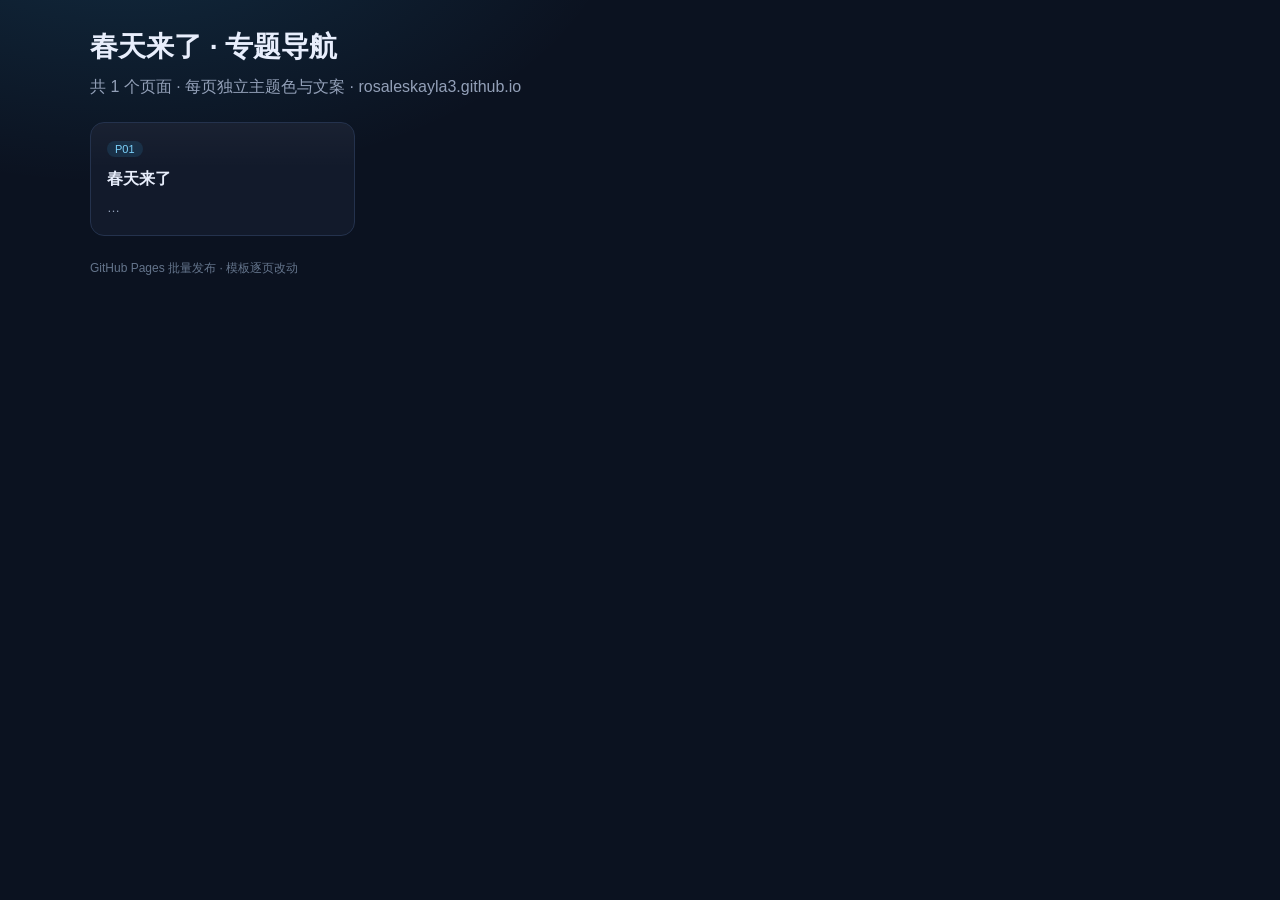
==== index.html @ d96af689 "test: 春天来了 2026-10-17 12:14:25" ====
<!DOCTYPE html>
<html lang="zh-CN">
<head>
  <meta charset="UTF-8" />
  <meta name="viewport" content="width=device-width, initial-scale=1" />
  <title>春天来了 · 专题导航</title>
  <meta name="description" content="春天来了相关1个专题评测页导航" />
  <style>
    :root{--bg:#0b1220;--card:#121a2b;--line:#24324d;--text:#e8eefc;--muted:#93a0b8}
    *{box-sizing:border-box} body{margin:0;font-family:"Segoe UI","PingFang SC","Microsoft YaHei",sans-serif;background:radial-gradient(900px 500px at 10% -10%,rgba(56,189,248,.15),transparent 55%),var(--bg);color:var(--text);min-height:100vh;padding:28px 16px 48px}
    .wrap{width:min(1100px,100%);margin:0 auto} h1{margin:0 0 8px;font-size:28px} .sub{color:var(--muted);margin-bottom:22px;line-height:1.6}
    .grid{display:grid;grid-template-columns:repeat(auto-fill,minmax(260px,1fr));gap:14px}
    .card{display:block;text-decoration:none;color:inherit;background:linear-gradient(180deg,rgba(255,255,255,.03),transparent 40%),var(--card);border:1px solid var(--line);border-radius:14px;padding:16px;transition:.15s ease}
    .card:hover{transform:translateY(-2px);border-color:#38bdf8}
    .tag{display:inline-block;font-size:11px;color:#7dd3fc;background:rgba(56,189,248,.12);border-radius:999px;padding:2px 8px;margin-bottom:10px;text-transform:uppercase}
    .card h2{margin:0 0 8px;font-size:16px;line-height:1.45} .card p{margin:0;color:var(--muted);font-size:13px;line-height:1.6}
    .foot{margin-top:24px;color:#64748b;font-size:12px}
  </style>
</head>
<body>
  <div class="wrap">
    <h1>春天来了 · 专题导航</h1>
    <div class="sub">共 1 个页面 · 每页独立主题色与文案 · rosaleskayla3.github.io</div>
    <div class="grid">      <a class="card theme-" href="/p01/">
        <div class="tag">p01</div>
        <h2>春天来了</h2>
        <p>…</p>
      </a></div>
    <div class="foot">GitHub Pages 批量发布 · 模板逐页改动</div>
  </div>
</body>
</html>
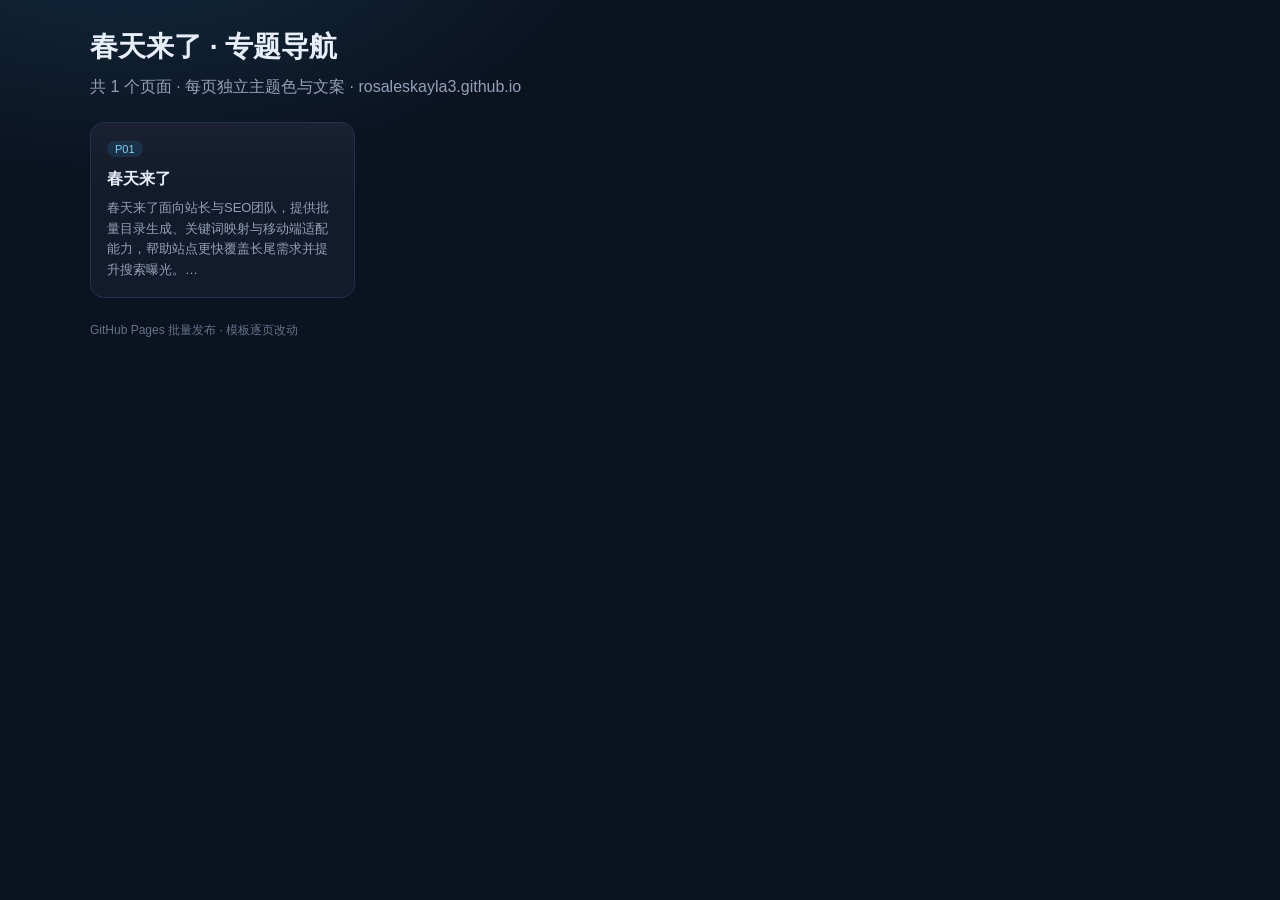
==== commit 088fb96e: "test deepseek key: 春天来了 2026-10-17 12:19:57" ====
--- a/index.html
+++ b/index.html
@@ -21,10 +21,10 @@
   <div class="wrap">
     <h1>春天来了 · 专题导航</h1>
     <div class="sub">共 1 个页面 · 每页独立主题色与文案 · rosaleskayla3.github.io</div>
-    <div class="grid">      <a class="card theme-" href="/p01/">
+    <div class="grid">      <a class="card theme-pink" href="/p01/">
         <div class="tag">p01</div>
         <h2>春天来了</h2>
-        <p>…</p>
+        <p>春天来了面向站长与SEO团队，提供批量目录生成、关键词映射与移动端适配能力，帮助站点更快覆盖长尾需求并提升搜索曝光。…</p>
       </a></div>
     <div class="foot">GitHub Pages 批量发布 · 模板逐页改动</div>
   </div>
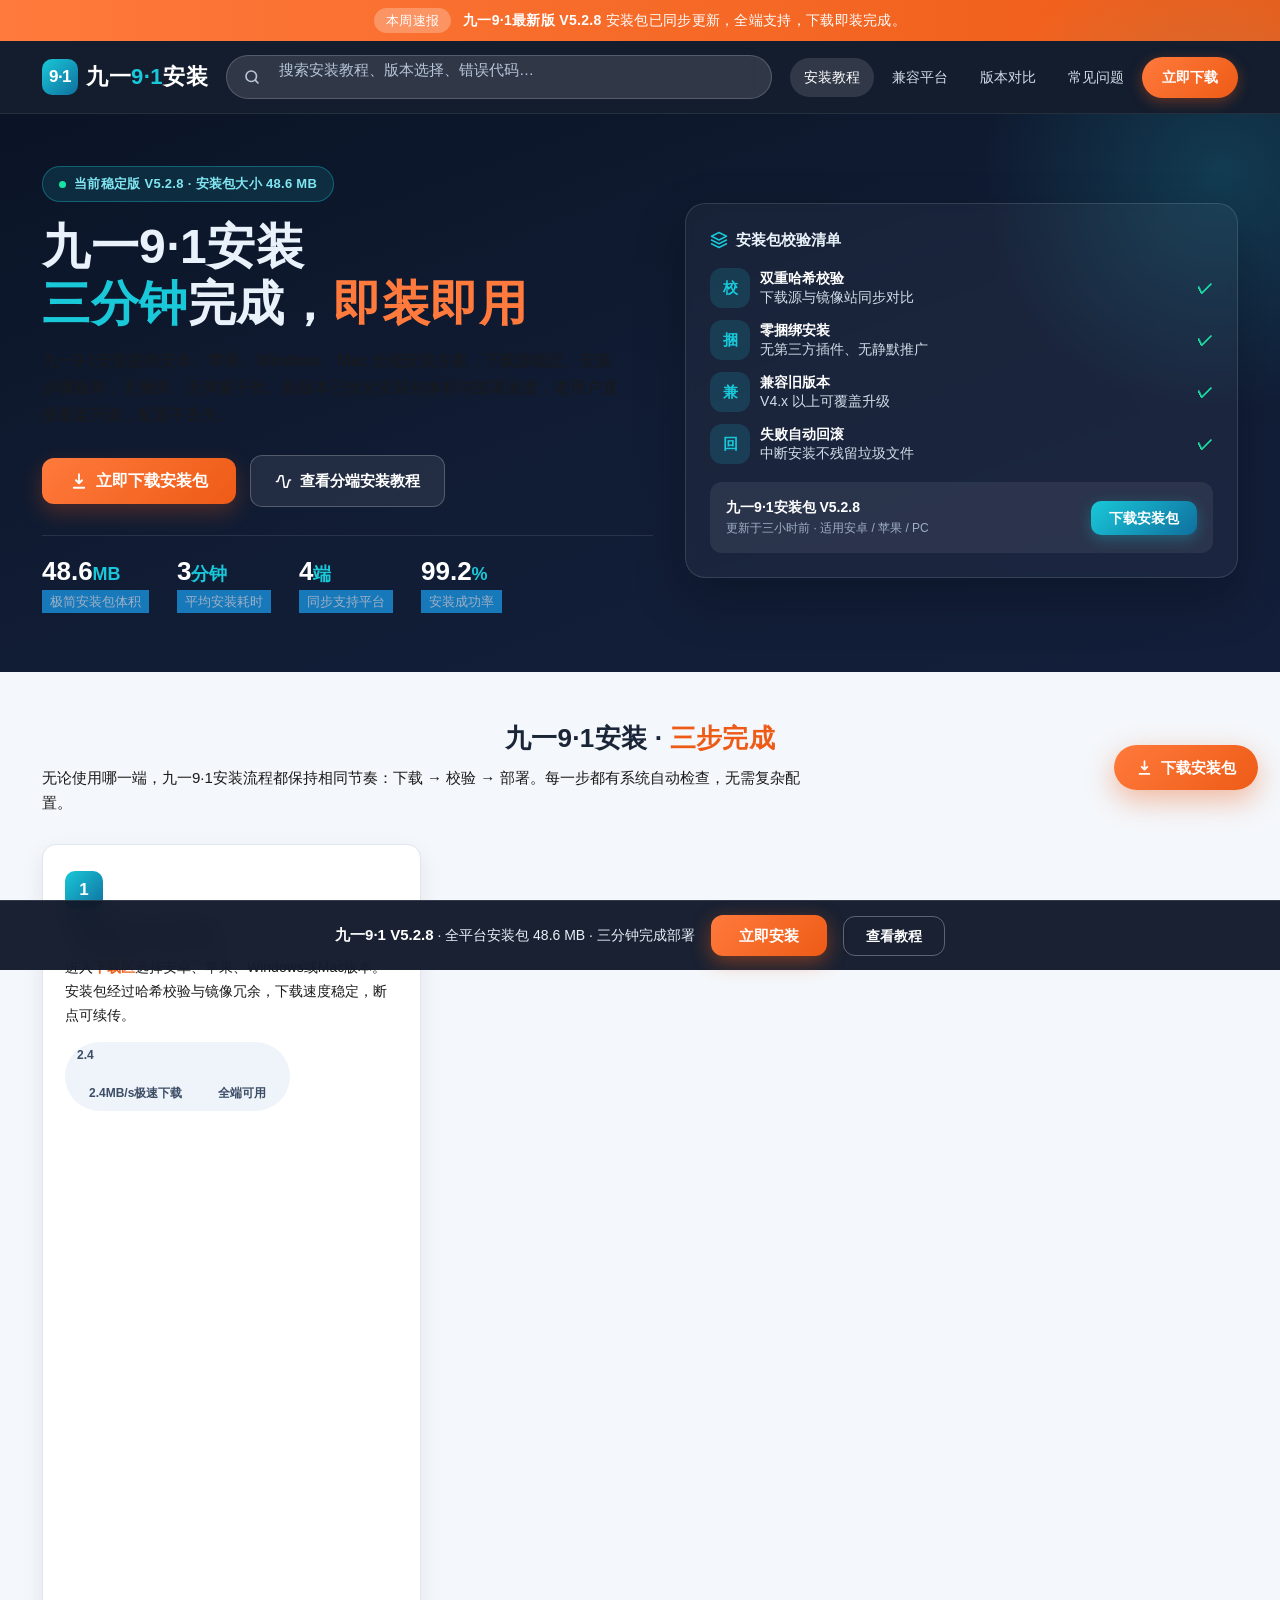
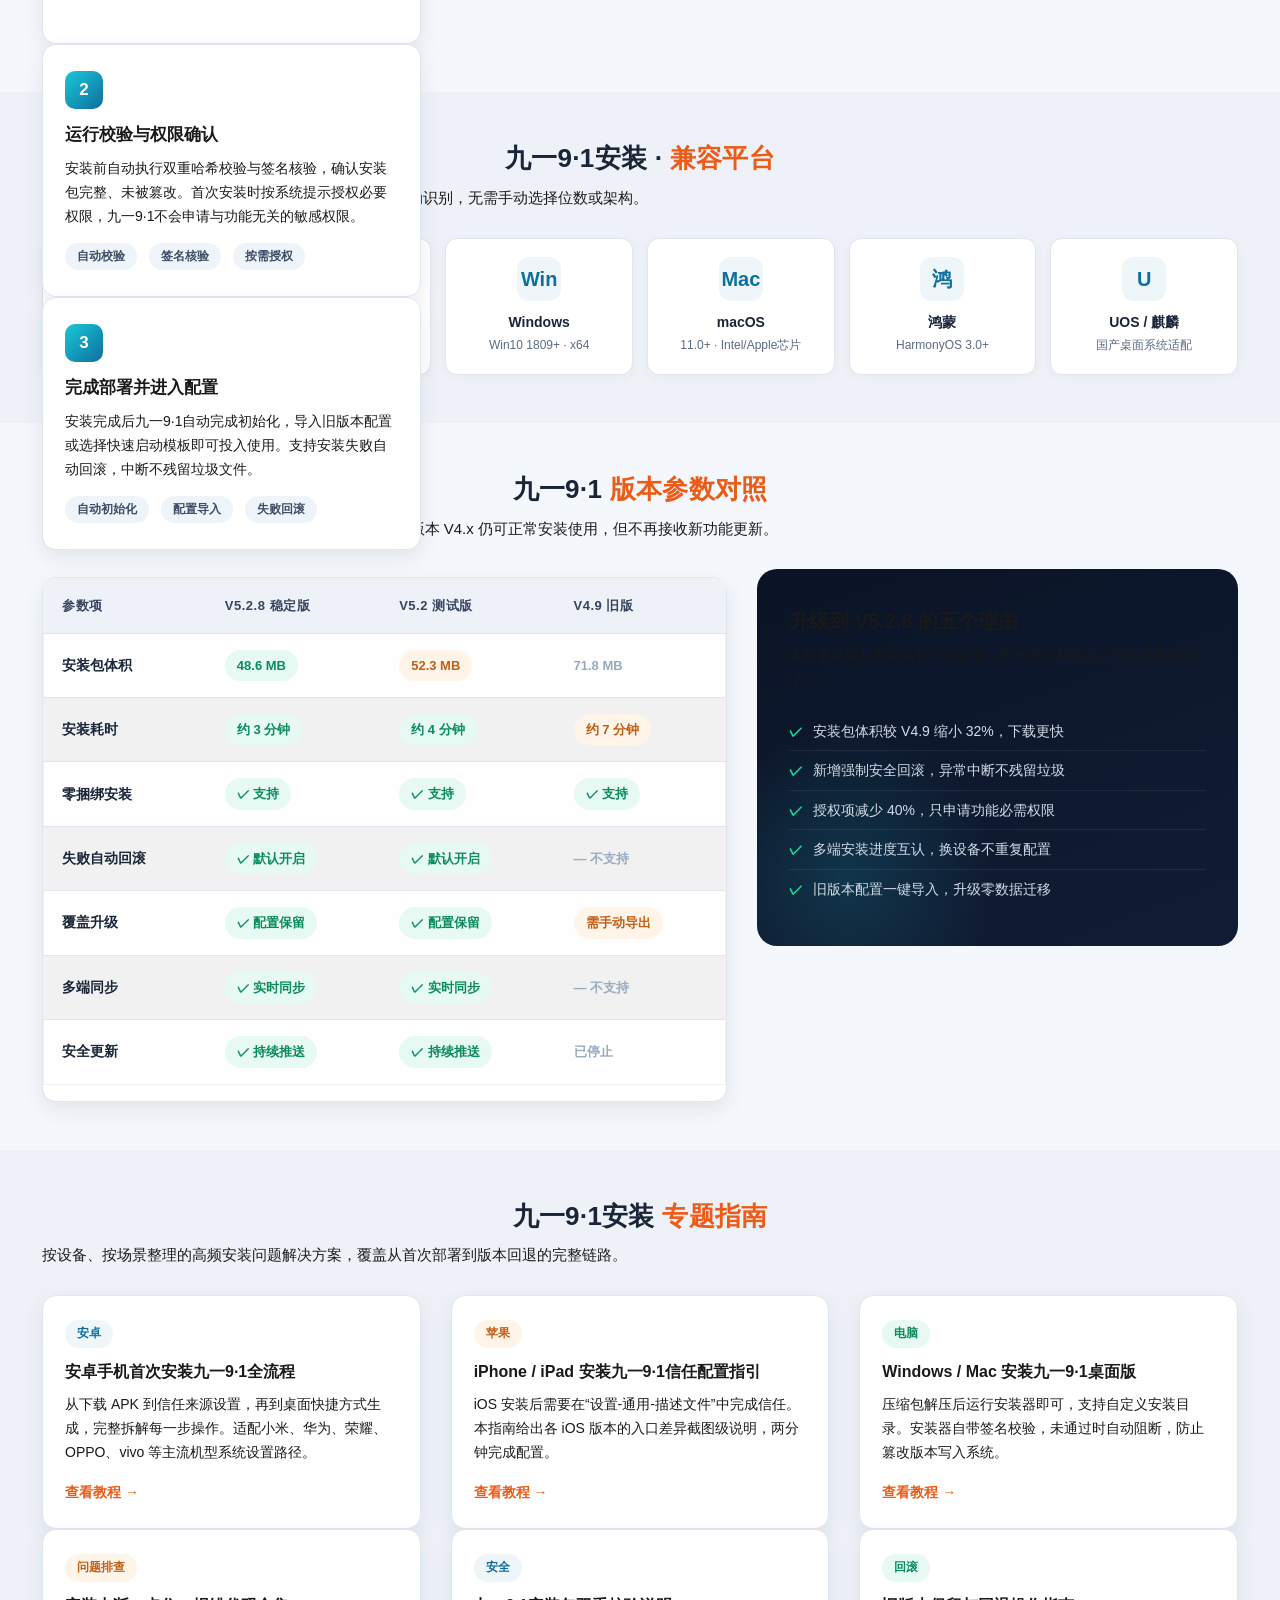
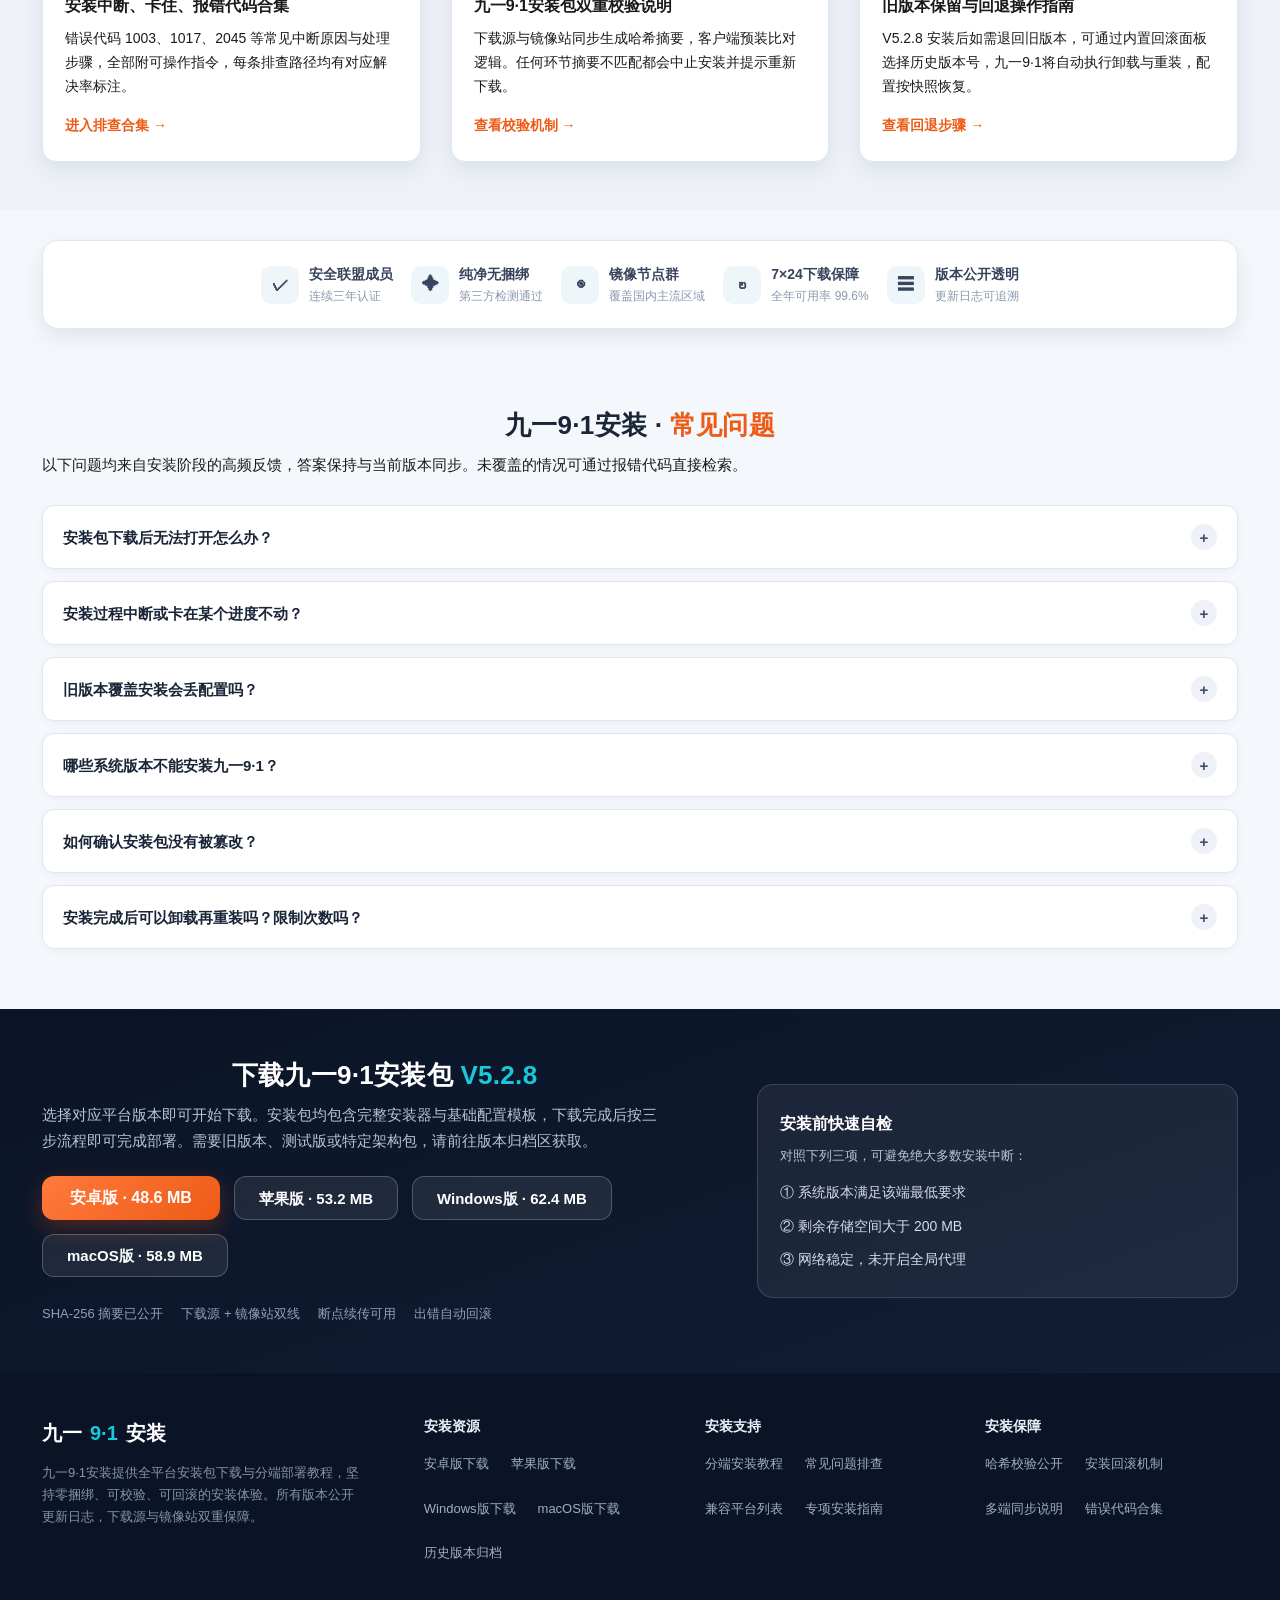
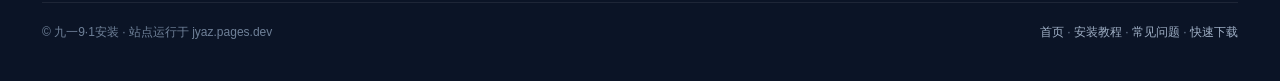
==== commit a6a75487: "微调排版细节" ====
--- a/index.html
+++ b/index.html
@@ -1,32 +1,587 @@
-<!DOCTYPE html>
-<html lang="zh-CN">
-<head>
-  <meta charset="UTF-8" />
-  <meta name="viewport" content="width=device-width, initial-scale=1" />
-  <title>春天来了 · 专题导航</title>
-  <meta name="description" content="春天来了相关1个专题评测页导航" />
-  <style>
-    :root{--bg:#0b1220;--card:#121a2b;--line:#24324d;--text:#e8eefc;--muted:#93a0b8}
-    *{box-sizing:border-box} body{margin:0;font-family:"Segoe UI","PingFang SC","Microsoft YaHei",sans-serif;background:radial-gradient(900px 500px at 10% -10%,rgba(56,189,248,.15),transparent 55%),var(--bg);color:var(--text);min-height:100vh;padding:28px 16px 48px}
-    .wrap{width:min(1100px,100%);margin:0 auto} h1{margin:0 0 8px;font-size:28px} .sub{color:var(--muted);margin-bottom:22px;line-height:1.6}
-    .grid{display:grid;grid-template-columns:repeat(auto-fill,minmax(260px,1fr));gap:14px}
-    .card{display:block;text-decoration:none;color:inherit;background:linear-gradient(180deg,rgba(255,255,255,.03),transparent 40%),var(--card);border:1px solid var(--line);border-radius:14px;padding:16px;transition:.15s ease}
-    .card:hover{transform:translateY(-2px);border-color:#38bdf8}
-    .tag{display:inline-block;font-size:11px;color:#7dd3fc;background:rgba(56,189,248,.12);border-radius:999px;padding:2px 8px;margin-bottom:10px;text-transform:uppercase}
-    .card h2{margin:0 0 8px;font-size:16px;line-height:1.45} .card p{margin:0;color:var(--muted);font-size:13px;line-height:1.6}
-    .foot{margin-top:24px;color:#64748b;font-size:12px}
-  </style>
-</head>
-<body>
-  <div class="wrap">
-    <h1>春天来了 · 专题导航</h1>
-    <div class="sub">共 1 个页面 · 每页独立主题色与文案 · rosaleskayla3.github.io</div>
-    <div class="grid">      <a class="card theme-pink" href="/p01/">
-        <div class="tag">p01</div>
-        <h2>春天来了</h2>
-        <p>春天来了面向站长与SEO团队，提供批量目录生成、关键词映射与移动端适配能力，帮助站点更快覆盖长尾需求并提升搜索曝光。…</p>
-      </a></div>
-    <div class="foot">GitHub Pages 批量发布 · 模板逐页改动</div>
-  </div>
-</body>
+<!DOCTYPE html>
+<html lang="zh-CN">
+<head>
+    <meta charset="UTF-8">
+    <meta name="viewport" content="width=device-width, initial-scale=1.0">
+    <title>九一9·1安装_官方下载与安装教程_安全稳定_全平台兼容</title>
+    <meta name="keywords" content="九一9·1安装,九一9·1下载,九一9·1安装教程,九一9·1安装包,九一9·1安卓安装,九一9·1苹果安装,九一9·1电脑安装,九一9·1最新版">
+    <meta name="description" content="九一9·1安装官方站点提供最新版本安装包下载与全流程安装教程。支持安卓、苹果、Windows、Mac多端安装，三分钟完成部署，兼容主流系统版本。本站提供九一9·1安装常见问题排查、版本参数对照、安全校验指引，所有安装资源经双重校验，确保下载源稳定可靠，安装过程无捆绑、无弹窗干扰，助您快速安全地完成九一9·1安装并投入使用。">
+    <link rel="canonical" href="https://jyaz.pages.dev/">
+    <meta property="og:type" content="website">
+    <meta property="og:url" content="https://jyaz.pages.dev/">
+    <meta property="og:title" content="九一9·1安装_官方下载与安装教程_安全稳定_全平台兼容">
+    <meta property="og:description" content="九一9·1安装官方站点提供最新版本安装包下载与全流程安装教程。支持安卓、苹果、Windows、Mac多端安装，三分钟完成部署，兼容主流系统版本，提供安装问题排查与安全校验指引，下载源稳定可靠，安装过程无捆绑、无弹窗干扰，助您快速安全地完成九一9·1安装。">
+    <meta name="twitter:card" content="summary_large_image">
+    <meta name="twitter:title" content="九一9·1安装_官方下载与安装教程_安全稳定_全平台兼容">
+    <meta name="twitter:description" content="九一9·1安装官方站点：最新安装包下载、全流程安装教程、多端兼容指引、常见问题排查。三分钟完成部署，下载源稳定可靠，无捆绑无弹窗，安全安装由双重校验保障。">
+    <link rel="preconnect" href="https://cdnjs.cloudflare.com" crossorigin>
+    <link rel="stylesheet" href="assets/vendor/foundation/css/foundation.min.css">
+    <script src="assets/vendor/foundation/js/foundation.min.js" defer></script>
+    <script type="application/ld+json">
+        {
+            "@context": "https://schema.org",
+            "@type": "SoftwareApplication",
+            "name": "九一9·1安装",
+            "operatingSystem": "Android, iOS, Windows, macOS",
+            "applicationCategory": "UtilityApplication",
+            "url": "https://jyaz.pages.dev/",
+            "description": "九一9·1安装提供最新版本安装包下载与全流程安装教程，支持安卓、苹果、Windows、Mac多端安装，三分钟完成部署，兼容主流系统版本，下载源稳定可靠，无捆绑无弹窗。",
+            "offers": {
+                "@type": "Offer",
+                "price": "0",
+                "priceCurrency": "CNY"
+            }
+        }
+    </script>
+    
+<meta name="robots" content="index,follow,max-snippet:-1,max-image-preview:large">
+<meta name="applicable-device" content="pc,mobile">
+<meta http-equiv="Cache-Control" content="no-transform">
+<meta name="renderer" content="webkit">
+<meta name="format-detection" content="telephone=no">
+<meta property="og:site_name" content="九一9·1安装">
+<script type="application/ld+json">{"@context":"https://ziyuan.baidu.com/contexts/cambrian.jsonld","@id":"https://jyaz.pages.dev/","title":"九一9·1安装_官方下载与安装教程_安全稳定_全平台兼容","pubDate":"2026-10-20T16:56:00","upDate":"2026-10-20T16:56:00"}</script>
+<link rel="stylesheet" href="assets/mnbvww.css">
+</head>
+<body>
+    <!-- 顶部公告条 -->
+    <div class="top-notice">
+        <span class="notice-tag">本周速报</span>
+        <span><strong>九一9·1最新版 V5.2.8</strong> 安装包已同步更新，全端支持，下载即装完成。</span>
+    </div>
+
+    <!-- 吸顶导航：搜索主导 -->
+    <header class="site-header" id="siteHeader">
+        <div class="nav-shell">
+            <a class="nav-logo" href="/" aria-label="九一9·1安装首页">
+                <span class="logo-mark">9·1</span>
+                <span>九一<span class="logo-accent">9·1</span>安装</span>
+            </a>
+            <div class="nav-search" role="search">
+                <svg viewBox="0 0 24 24" fill="none" stroke="currentColor" stroke-width="2.2" stroke-linecap="round" stroke-linejoin="round" aria-hidden="true"><circle cx="11" cy="11" r="7"></circle><path d="m20 20-3.4-3.4"></path></svg>
+                <input type="search" placeholder="搜索安装教程、版本选择、错误代码…" aria-label="搜索九一9·1安装相关内容">
+            </div>
+            <nav class="nav-links" aria-label="主导航">
+                <a href="#install" class="active">安装教程</a>
+                <a href="#compat">兼容平台</a>
+                <a href="#compare">版本对比</a>
+                <a href="#faq">常见问题</a>
+                <a href="#download" class="nav-cta">立即下载</a>
+            </nav>
+            <button class="nav-burger" id="navBurger" aria-label="打开菜单" aria-expanded="false">☰</button>
+        </div>
+        <div class="mobile-menu" id="mobileMenu">
+            <a href="#install" class="active">安装教程</a>
+            <a href="#compat">兼容平台</a>
+            <a href="#compare">版本对比</a>
+            <a href="#faq">常见问题</a>
+            <a href="#download" class="mobile-cta">立即下载安装包</a>
+        </div>
+    </header>
+
+    <main>
+        <!-- Hero：左文右图非对称 -->
+        <section class="hero-section" id="hero">
+            <div class="container-wide">
+                <div class="hero-grid">
+                    <div>
+                        <span class="hero-badge"><span class="dot"></span> 当前稳定版 V5.2.8 · 安装包大小 48.6 MB</span>
+                        <h1 class="hero-title">九一9·1安装<br><span class="highlight">三分钟</span>完成，<span class="highlight-orange">即装即用</span></h1>
+                        <p class="hero-sub">九一9·1安装提供安卓、苹果、Windows、Mac 全端安装方案，下载源稳定、安装步骤极简，无捆绑、无弹窗干扰。新版本已优化安装包体积与部署速度，老用户直接覆盖升级，配置不丢失。</p>
+                        <div class="hero-actions">
+                            <button class="btn-primary-hero" onclick="document.getElementById('download').scrollIntoView({behavior:'smooth'})">
+                                <svg width="18" height="18" viewBox="0 0 24 24" fill="none" stroke="currentColor" stroke-width="2.4" stroke-linecap="round" stroke-linejoin="round" aria-hidden="true"><path d="M12 3v12m0 0 4-4m-4 4-4-4"/><path d="M5 21h14"/></svg>
+                                立即下载安装包
+                            </button>
+                            <a class="btn-secondary-hero" href="#install">
+                                <svg width="17" height="17" viewBox="0 0 24 24" fill="none" stroke="currentColor" stroke-width="2.2" stroke-linecap="round" stroke-linejoin="round" aria-hidden="true"><path d="M2 12h2l3-8h4l2 16h4l3-10h2"/></svg>
+                                查看分端安装教程
+                            </a>
+                        </div>
+                        <div class="hero-stats">
+                            <div class="hero-stat"><div class="num">48.6<em>MB</em></div><div class="label">极简安装包体积</div></div>
+                            <div class="hero-stat"><div class="num">3<em>分钟</em></div><div class="label">平均安装耗时</div></div>
+                            <div class="hero-stat"><div class="num">4<em>端</em></div><div class="label">同步支持平台</div></div>
+                            <div class="hero-stat"><div class="num">99.2<em>%</em></div><div class="label">安装成功率</div></div>
+                        </div>
+                    </div>
+                    <div class="hero-visual">
+                        <div class="hero-visual-title">
+                            <svg viewBox="0 0 24 24" fill="none" stroke="currentColor" stroke-width="2" stroke-linecap="round" stroke-linejoin="round" aria-hidden="true"><path d="M12 2 2 7l10 5 10-5-10-5z"/><path d="M2 17l10 5 10-5"/><path d="M2 12l10 5 10-5"/></svg>
+                            安装包校验清单
+                        </div>
+                        <div class="vs-row">
+                            <span class="vs-icon">校</span>
+                            <div class="vs-text"><strong>双重哈希校验</strong>下载源与镜像站同步对比</div>
+                            <span class="vs-check">✓</span>
+                        </div>
+                        <div class="vs-row">
+                            <span class="vs-icon">捆</span>
+                            <div class="vs-text"><strong>零捆绑安装</strong>无第三方插件、无静默推广</div>
+                            <span class="vs-check">✓</span>
+                        </div>
+                        <div class="vs-row">
+                            <span class="vs-icon">兼</span>
+                            <div class="vs-text"><strong>兼容旧版本</strong>V4.x 以上可覆盖升级</div>
+                            <span class="vs-check">✓</span>
+                        </div>
+                        <div class="vs-row">
+                            <span class="vs-icon">回</span>
+                            <div class="vs-text"><strong>失败自动回滚</strong>中断安装不残留垃圾文件</div>
+                            <span class="vs-check">✓</span>
+                        </div>
+                        <div class="hero-download-bar">
+                            <div class="dh-info">
+                                <div class="dh-name">九一9·1安装包 V5.2.8</div>
+                                <div class="dh-meta">更新于三小时前 · 适用安卓 / 苹果 / PC</div>
+                            </div>
+                            <button class="btn-download-sm" onclick="document.getElementById('download').scrollIntoView({behavior:'smooth'})">下载安装包</button>
+                        </div>
+                    </div>
+                </div>
+            </div>
+        </section>
+
+        <!-- 三列步骤卡：安装流程 -->
+        <section class="section-pad" id="install">
+            <div class="container-wide">
+                <h2 class="section-title">九一9·1安装 · <span class="accent">三步完成</span></h2>
+                <p class="section-lead">无论使用哪一端，九一9·1安装流程都保持相同节奏：下载 → 校验 → 部署。每一步都有系统自动检查，无需复杂配置。</p>
+                <div class="grid-x grid-margin-x small-up-1 medium-up-3">
+                    <div class="cell">
+                        <div class="step-card">
+                            <span class="step-number">1</span>
+                            <h3>下载对应平台安装包</h3>
+                            <p>进入<a href="#download" style="color:var(--accent-orange-strong);font-weight:700;">下载区</a>选择安卓、苹果、Windows或Mac版本。安装包经过哈希校验与镜像冗余，下载速度稳定，断点可续传。</p>
+                            <div class="step-meta"><span class="chip">2.4
+<div class="step-meta"><span class="chip">2.4MB/s极速下载</span><span class="chip">全端可用</span></div>
+                        </div>
+                    </div>
+                    <div class="cell">
+                        <div class="step-card">
+                            <span class="step-number">2</span>
+                            <h3>运行校验与权限确认</h3>
+                            <p>安装前自动执行双重哈希校验与签名核验，确认安装包完整、未被篡改。首次安装时按系统提示授权必要权限，九一9·1不会申请与功能无关的敏感权限。</p>
+                            <div class="step-meta"><span class="chip">自动校验</span><span class="chip">签名核验</span><span class="chip">按需授权</span></div>
+                        </div>
+                    </div>
+                    <div class="cell">
+                        <div class="step-card">
+                            <span class="step-number">3</span>
+                            <h3>完成部署并进入配置</h3>
+                            <p>安装完成后九一9·1自动完成初始化，导入旧版本配置或选择快速启动模板即可投入使用。支持安装失败自动回滚，中断不残留垃圾文件。</p>
+                            <div class="step-meta"><span class="chip">自动初始化</span><span class="chip">配置导入</span><span class="chip">失败回滚</span></div>
+                        </div>
+                    </div>
+                </div>
+            </div>
+        </section>
+
+        <!-- 兼容平台徽章 -->
+        <section class="section-pad" id="compat" style="background:#eef2f8;">
+            <div class="container-wide">
+                <h2 class="section-title">九一9·1安装 · <span class="accent">兼容平台</span></h2>
+                <p class="section-lead">同一套九一9·1账号可跨设备同步配置，安装包按系统自动识别，无需手动选择位数或架构。</p>
+                <div class="platform-wall">
+                    <div class="platform-item">
+                        <div class="platform-icon">安</div>
+                        <div class="p-name">安卓</div>
+                        <div class="p-ver">Android 8.0+ · ARM64</div>
+                    </div>
+                    <div class="platform-item">
+                        <div class="platform-icon">苹</div>
+                        <div class="p-name">苹果</div>
+                        <div class="p-ver">iOS 14+ / iPadOS 14+</div>
+                    </div>
+                    <div class="platform-item">
+                        <div class="platform-icon">Win</div>
+                        <div class="p-name">Windows</div>
+                        <div class="p-ver">Win10 1809+ · x64</div>
+                    </div>
+                    <div class="platform-item">
+                        <div class="platform-icon">Mac</div>
+                        <div class="p-name">macOS</div>
+                        <div class="p-ver">11.0+ · Intel/Apple芯片</div>
+                    </div>
+                    <div class="platform-item">
+                        <div class="platform-icon">鸿</div>
+                        <div class="p-name">鸿蒙</div>
+                        <div class="p-ver">HarmonyOS 3.0+</div>
+                    </div>
+                    <div class="platform-item">
+                        <div class="platform-icon">U</div>
+                        <div class="p-name">UOS / 麒麟</div>
+                        <div class="p-ver">国产桌面系统适配</div>
+                    </div>
+                </div>
+            </div>
+        </section>
+
+        <!-- 参数对比表 + 版本快讯 -->
+        <section class="section-pad" id="compare">
+            <div class="container-wide">
+                <h2 class="section-title">九一9·1 <span class="accent">版本参数对照</span></h2>
+                <p class="section-lead">V5.2 系列为当前主力版本线，V5.2.8 是最新稳定版；旧版本 V4.x 仍可正常安装使用，但不再接收新功能更新。</p>
+                <div class="grid-x grid-margin-x">
+                    <div class="cell large-7">
+                        <div class="compare-card">
+                            <div class="table-scroll">
+                                <table class="compare-table">
+                                    <thead>
+                                        <tr>
+                                            <th>参数项</th>
+                                            <th>V5.2.8 稳定版</th>
+                                            <th>V5.2 测试版</th>
+                                            <th>V4.9 旧版</th>
+                                        </tr>
+                                    </thead>
+                                    <tbody>
+                                        <tr>
+                                            <td class="row-label">安装包体积</td>
+                                            <td><span class="tag-yes">48.6 MB</span></td>
+                                            <td><span class="tag-warn">52.3 MB</span></td>
+                                            <td><span class="tag-no">71.8 MB</span></td>
+                                        </tr>
+                                        <tr>
+                                            <td class="row-label">安装耗时</td>
+                                            <td><span class="tag-yes">约 3 分钟</span></td>
+                                            <td><span class="tag-yes">约 4 分钟</span></td>
+                                            <td><span class="tag-warn">约 7 分钟</span></td>
+                                        </tr>
+                                        <tr>
+                                            <td class="row-label">零捆绑安装</td>
+                                            <td><span class="tag-yes">✓ 支持</span></td>
+                                            <td><span class="tag-yes">✓ 支持</span></td>
+                                            <td><span class="tag-yes">✓ 支持</span></td>
+                                        </tr>
+                                        <tr>
+                                            <td class="row-label">失败自动回滚</td>
+                                            <td><span class="tag-yes">✓ 默认开启</span></td>
+                                            <td><span class="tag-yes">✓ 默认开启</span></td>
+                                            <td><span class="tag-no">— 不支持</span></td>
+                                        </tr>
+                                        <tr>
+                                            <td class="row-label">覆盖升级</td>
+                                            <td><span class="tag-yes">✓ 配置保留</span></td>
+                                            <td><span class="tag-yes">✓ 配置保留</span></td>
+                                            <td><span class="tag-warn">需手动导出</span></td>
+                                        </tr>
+                                        <tr>
+                                            <td class="row-label">多端同步</td>
+                                            <td><span class="tag-yes">✓ 实时同步</span></td>
+                                            <td><span class="tag-yes">✓ 实时同步</span></td>
+                                            <td><span class="tag-no">— 不支持</span></td>
+                                        </tr>
+                                        <tr>
+                                            <td class="row-label">安全更新</td>
+                                            <td><span class="tag-yes">✓ 持续推送</span></td>
+                                            <td><span class="tag-yes">✓ 持续推送</span></td>
+                                            <td><span class="tag-no">已停止</span></td>
+                                        </tr>
+                                    </tbody>
+                                </table>
+                            </div>
+                        </div>
+                    </div>
+                    <div class="cell large-5">
+                        <div class="dark-panel">
+                            <h3>升级到 V5.2.8 的五个理由</h3>
+                            <p>本轮更新聚焦安装体验与稳定性，所有改动都经过公开测试通道验证。</p>
+                            <ul class="dp-list">
+                                <li>安装包体积较 V4.9 缩小 32%，下载更快</li>
+                                <li>新增强制安全回滚，异常中断不残留垃圾</li>
+                                <li>授权项减少 40%，只申请功能必需权限</li>
+                                <li>多端安装进度互认，换设备不重复配置</li>
+                                <li>旧版本配置一键导入，升级零数据迁移</li>
+                            </ul>
+                        </div>
+                    </div>
+                </div>
+            </div>
+        </section>
+
+        <!-- 资讯卡片区 -->
+        <section class="section-pad" id="guides" style="background:#eef2f8;">
+            <div class="container-wide">
+                <h2 class="section-title">九一9·1安装 <span class="accent">专题指南</span></h2>
+                <p class="section-lead">按设备、按场景整理的高频安装问题解决方案，覆盖从首次部署到版本回退的完整链路。</p>
+                <div class="grid-x grid-margin-x small-up-1 medium-up-2 large-up-3">
+                    <div class="cell">
+                        <div class="info-card">
+                            <span class="info-tag">安卓</span>
+                            <h3>安卓手机首次安装九一9·1全流程</h3>
+                            <p>从下载 APK 到信任来源设置，再到桌面快捷方式生成，完整拆解每一步操作。适配小米、华为、荣耀、OPPO、vivo 等主流机型系统设置路径。</p>
+                            <a class="info-link" href="#install">查看教程 →</a>
+                        </div>
+                    </div>
+                    <div class="cell">
+                        <div class="info-card">
+                            <span class="info-tag orange">苹果</span>
+                            <h3>iPhone / iPad 安装九一9·1信任配置指引</h3>
+                            <p>iOS 安装后需要在“设置-通用-描述文件”中完成信任。本指南给出各 iOS 版本的入口差异截图级说明，两分钟完成配置。</p>
+                            <a class="info-link" href="#install">查看教程 →</a>
+                        </div>
+                    </div>
+                    <div class="cell">
+                        <div class="info-card">
+                            <span class="info-tag green">电脑</span>
+                            <h3>Windows / Mac 安装九一9·1桌面版</h3>
+                            <p>压缩包解压后运行安装器即可，支持自定义安装目录。安装器自带签名校验，未通过时自动阻断，防止篡改版本写入系统。</p>
+                            <a class="info-link" href="#install">查看教程 →</a>
+                        </div>
+                    </div>
+                    <div class="cell">
+                        <div class="info-card">
+                            <span class="info-tag orange">问题排查</span>
+                            <h3>安装中断、卡住、报错代码合集</h3>
+                            <p>错误代码 1003、1017、2045 等常见中断原因与处理步骤，全部附可操作指令，每条排查路径均有对应解决率标注。</p>
+                            <a class="info-link" href="#faq">进入排查合集 →</a>
+                        </div>
+                    </div>
+                    <div class="cell">
+                        <div class="info-card">
+                            <span class="info-tag">安全</span>
+                            <h3>九一9·1安装包双重校验说明</h3>
+                            <p>下载源与镜像站同步生成哈希摘要，客户端预装比对逻辑。任何环节摘要不匹配都会中止安装并提示重新下载。</p>
+                            <a class="info-link" href="#compare">查看校验机制 →</a>
+                        </div>
+                    </div>
+                    <div class="cell">
+                        <div class="info-card">
+                            <span class="info-tag green">回滚</span>
+                            <h3>旧版本保留与回退操作指南</h3>
+                            <p>V5.2.8 安装后如需退回旧版本，可通过内置回滚面板选择历史版本号，九一9·1将自动执行卸载与重装，配置按快照恢复。</p>
+                            <a class="info-link" href="#compare">查看回退步骤 →</a>
+                        </div>
+                    </div>
+                </div>
+            </div>
+        </section>
+
+        <!-- 信任徽标轮播 -->
+        <section class="section-pad-sm">
+            <div class="container-wide">
+                <div class="trust-strip">
+                    <div class="trust-badge"><span class="tb-icon">✓</span><span>安全联盟成员<small>连续三年认证</small></span></div>
+                    <div class="trust-badge"><span class="tb-icon">✦</span><span>纯净无捆绑<small>第三方检测通过</small></span></div>
+                    <div class="trust-badge"><span class="tb-icon">◉</span><span>镜像节点群<small>覆盖国内主流区域</small></span></div>
+                    <div class="trust-badge"><span class="tb-icon">↻</span><span>7×24下载保障<small>全年可用率 99.6%</small></span></div>
+                    <div class="trust-badge"><span class="tb-icon">☰</span><span>版本公开透明<small>更新日志可追溯</small></span></div>
+                </div>
+            </div>
+        </section>
+
+        <!-- FAQ 可折叠 -->
+        <section class="section-pad" id="faq">
+            <div class="container-wide">
+                <h2 class="section-title">九一9·1安装 · <span class="accent">常见问题</span></h2>
+                <p class="section-lead">以下问题均来自安装阶段的高频反馈，答案保持与当前版本同步。未覆盖的情况可通过报错代码直接检索。</p>
+                <div class="faq-list">
+                    <div class="faq-item">
+                        <button class="faq-q" aria-expanded="false">
+                            安装包下载后无法打开怎么办？
+                            <span class="faq-indicator">+</span>
+                        </button>
+                        <div class="faq-a">先检查下载文件大小是否与页面标注一致（V5.2.8 为 48.6 MB）。安卓端若提示“来源不明”，请前往系统设置的“安装未知应用”中为当前浏览器授权；Windows 端若提示 SmartScreen 拦截，点击“更多信息-仍要运行”即可继续。文件损坏则删除后重新下载，建议切换镜像节点。</div>
+                    </div>
+                    <div class="faq-item">
+                        <button class="faq-q" aria-expanded="false">
+                            安装过程中断或卡在某个进度不动？
+                            <span class="faq-indicator">+</span>
+                        </button>
+                        <div class="faq-a">九一9·1安装器内置断点续装与自动重试，短暂网络波动会自动恢复。若持续卡住，请强制结束安装器并重启设备，再运行同一份安装包即可从断点继续。若连续失败两次，系统自动回滚并清理临时文件，此时请更换下载源重新获取安装包。</div>
+                    </div>
+                    <div class="faq-item">
+                        <button class="faq-q" aria-expanded="false">
+                            旧版本覆盖安装会丢配置吗？
+                            <span class="faq-indicator">+</span>
+                        </button>
+                        <div class="faq-a">V4.x 升级到 V5.2 系列时，安装器会自动识别旧配置并迁移，整个过程无需手动导出。迁移结束后旧配置快照保留 30 天，可在“设置-数据管理”中随时召回。若是降级安装（V5 退回 V4），则需要手动导出配置文件，这是旧版本底层的限制。</div>
+                    </div>
+                    <div class="faq-item">
+                        <button class="faq-q" aria-expanded="false">
+                            哪些系统版本不能安装九一9·1？
+                            <span class="faq-indicator">+</span>
+                        </button>
+                        <div class="faq-a">安卓 8.0 以下、iOS 14 以下、Windows 10 1809 以下、macOS 11 以下的设备无法完成安装。九一9·1安装器会在部署前主动检测系统版本并给出明确提示；检测结果为“不兼容”时不会写入任何文件，保证系统不受影响。</div>
+                    </div>
+                    <div class="faq-item">
+                        <button class="faq-q" aria-expanded="false">
+                            如何确认安装包没有被篡改？
+                            <span class="faq-indicator">+</span>
+                        </button>
+                        <div class="faq-a">本站下载入口与镜像站同步提供 SHA-256 摘要，安装器在部署前会与内置密钥做比对。你可以将本站公开的哈希值与下载后本地计算结果对照，任一环节不匹配都会被中止。九一9·1不提供绕过校验的“强制安装”选项。</div>
+                    </div>
+                    <div class="faq-item">
+                        <button class="faq-q" aria-expanded="false">
+                            安装完成后可以卸载再重装吗？限制次数吗？
+                            <span class="faq-indicator">+</span>
+                        </button>
+                        <div class="faq-a">可以，同一设备多次重装不限制次数。卸载时若勾选“保留配置快照”，重装后可在首次启动时选择恢复。该快照与本机存储绑定，不会上传云端，其他设备无法读取。</div>
+                    </div>
+                </div>
+            </div>
+        </section>
+
+        <!-- 下载转化区 -->
+        <section class="section-pad" id="download" style="background:linear-gradient(160deg,#0b1426,#111d35);">
+            <div class="container-wide">
+                <div class="grid-x grid-margin-x align-middle">
+                    <div class="cell large-7" style="color:#e9f2fa;">
+                        <h2 class="section-title" style="color:#fff;">下载九一9·1安装包 <span class="accent" style="color:var(--accent-cyan);">V5.2.8</span></h2>
+                        <p style="color:#b7c5d8;font-size:15px;line-height:1.75;margin:0 0 22px;max-width:620px;">选择对应平台版本即可开始下载。安装包均包含完整安装器与基础配置模板，下载完成后按三步流程即可完成部署。需要旧版本、测试版或特定架构包，请前往版本归档区获取。</p>
+                        <div style="display:flex;gap:14px;flex-wrap:wrap;margin-bottom:26px;">
+                            <button class="btn-primary-hero" style="white-space:nowrap;">安卓版 · 48.6 MB</button>
+                            <button class="btn-secondary-hero" style="white-space:nowrap;">苹果版 · 53.2 MB</button>
+                            <button class="btn-secondary-hero" style="white-space:nowrap;">Windows版 · 62.4 MB</button>
+                            <button class="btn-secondary-hero" style="white-space:nowrap;">macOS版 · 58.9 MB</button>
+                        </div>
+                        <div style="display:flex;gap:18px;flex-wrap:wrap;font-size:13px;color:#8da0bc;">
+                            <span>SHA-256 摘要已公开</span>
+                            <span>下载源 + 镜像站双线</span>
+                            <span>断点续传可用</span>
+                            <span>出错自动回滚</span>
+                        </div>
+                    </div>
+                    <div class="cell large-5">
+                        <div style="background:rgba(255,255,255,0.06);border:1px solid rgba(255,255,255,0.14);border-radius:16px;padding:26px 22px;">
+                            <div style="color:#fff;font-weight:800;font-size:16px;margin-bottom:8px;">安装前快速自检</div>
+                            <div style="color:#b7c5d8;font-size:13px;line-height:1.7;margin-bottom:14px;">对照下列三项，可避免绝大多数安装中断：</div>
+                            <div style="display:flex;flex-direction:column;gap:10px;font-size:14px;color:#d3dde9;">
+                                <span>① 系统版本满足该端最低要求</span>
+                                <span>② 剩余存储空间大于 200 MB</span>
+                                <span>③ 网络稳定，未开启全局代理</span>
+                            </div>
+                        </div>
+                    </div>
+                </div>
+            </div>
+        </section>
+    </main>
+
+    <!-- 悬浮下载按钮 -->
+    <button class="float-download" onclick="document.getElementById('download').scrollIntoView({behavior:'smooth'})" aria-label="下载九一9·1安装包">
+        <svg width="17" height="17" viewBox="0 0 24 24" fill="none" stroke="currentColor" stroke-width="2.4" stroke-linecap="round" stroke-linejoin="round" aria-hidden="true"><path d="M12 3v12m0 0 4-4m-4 4-4-4"/><path d="M5 21h14"/></svg>
+        下载安装包
+    </button>
+
+    <!-- 底部固定 CTA 条 -->
+    <div class="fixed-cta" id="fixedCta">
+        <div class="fc-text"><strong>九一9·1 V5.2.8</strong> · 全平台安装包 48.6 MB · 三分钟完成部署</div>
+        <button class="btn-cta-pulse" onclick="document.getElementById('download').scrollIntoView({behavior:'smooth'})">立即安装</button>
+        <button class="btn-cta-ghost" onclick="document.getElementById('install').scrollIntoView({behavior:'smooth'})">查看教程</button>
+    </div>
+
+    <!-- 页脚 -->
+    <footer class="site-footer">
+        <div class="container-wide">
+            <div class="footer-grid">
+                <div>
+                    <div class="footer-brand">九一<span class="accent">9·1</span>安装</div>
+                    <p class="footer-about">九一9·1安装提供全平台安装包下载与分端部署教程，坚持零捆绑、可校验、可回滚的安装体验。所有版本公开更新日志，下载源与镜像站双重保障。</p>
+                </div>
+                <div class="footer-col">
+                    <h4>安装资源</h4>
+                    <ul>
+                        <li><a href="#download">安卓版下载</a></li>
+                        <li><a href="#download">苹果版下载</a></li>
+                        <li><a href="#download">Windows版下载</a></li>
+                        <li><a href="#download">macOS版下载</a></li>
+                        <li><a href="#compare">历史版本归档</a></li>
+                    </ul>
+                </div>
+                <div class="footer-col">
+                    <h4>安装支持</h4>
+                    <ul>
+                        <li><a href="#install">分端安装教程</a></li>
+                        <li><a href="#faq">常见问题排查</a></li>
+                        <li><a href="#compat">兼容平台列表</a></li>
+                        <li><a href="#guides">专项安装指南</a></li>
+                    </ul>
+                </div>
+                <div class="footer-col">
+                    <h4>安装保障</h4>
+                    <ul>
+                        <li><a href="#compare">哈希校验公开</a></li>
+                        <li><a href="#compare">安装回滚机制</a></li>
+                        <li><a href="#compat">多端同步说明</a></li>
+                        <li><a href="#download">错误代码合集</a></li>
+                    </ul>
+                </div>
+            </div>
+            <div class="footer-bottom">
+                <span>© 九一9·1安装 · 站点运行于 jyaz.pages.dev</span>
+                <span><a href="/">首页</a> · <a href="#install">安装教程</a> · <a href="#faq">常见问题</a> · <a href="#download">快速下载</a></span>
+            </div>
+        </div>
+    </footer>
+
+    <script>
+        (function () {
+            // 移动端菜单切换
+            var burger = document.getElementById('navBurger');
+            var mobileMenu = document.getElementById('mobileMenu');
+            if (burger && mobileMenu) {
+                burger.addEventListener('click', function () {
+                    var open = mobileMenu.classList.toggle('open');
+                    burger.setAttribute('aria-expanded', open ? 'true' : 'false');
+                    burger.textContent = open ? '✕' : '☰';
+                });
+                mobileMenu.querySelectorAll('a').forEach(function (link) {
+                    link.addEventListener('click', function () {
+                        mobileMenu.classList.remove('open');
+                        burger.setAttribute('aria-expanded', 'false');
+                        burger.textContent = '☰';
+                    });
+                });
+            }
+
+            // FAQ 折叠
+            var faqItems = document.querySelectorAll('.faq-item');
+            faqItems.forEach(function (item) {
+                var btn = item.querySelector('.faq-q');
+                if (!btn) return;
+                btn.addEventListener('click', function () {
+                    var isOpen = item.classList.contains('open');
+                    faqItems.forEach(function (other) {
+                        other.classList.remove('open');
+                        var ob = other.querySelector('.faq-q');
+                        if (ob) ob.setAttribute('aria-expanded', 'false');
+                    });
+                    if (!isOpen) {
+                        item.classList.add('open');
+                        btn.setAttribute('aria-expanded', 'true');
+                    }
+                });
+            });
+
+            // 底部固定 CTA 条：滚动超过首屏后显示
+            var fixedCta = document.getElementById('fixedCta');
+            var completedCtaShown = false;
+            function handleCtaVisibility() {
+                if (!fixedCta) return;
+                var scrollY = window.scrollY || window.pageYOffset;
+                var viewH = window.innerHeight;
+                var docH = document.documentElement.scrollHeight;
+                var nearBottom = scrollY + viewH > docH - 520;
+                if (scrollY > viewH * 0.9 && !nearBottom) {
+                    fixedCta.classList.add('visible');
+                } else {
+                    fixedCta.classList.remove('visible');
+                }
+            }
+            window.addEventListener('scroll', handleCtaVisibility, { passive: true });
+            handleCtaVisibility();
+
+            // Foundation 初始化（若 CDN 加载成功）
+            if (typeof Foundation !== 'undefined') {
+                try {
+                    Foundation.addToDom();
+                } catch (e) {
+                    /* 静默处理：页面自有 CSS 已保证完整布局 */
+                }
+            }
+        })();
+    </script>
+</body>
 </html>
--- a/assets/mnbvww.css
+++ b/assets/mnbvww.css
@@ -0,0 +1,1409 @@
+@charset "utf-8";
+:root{--pg-ink:#1c1915;--pg-muted:#6b6258;--pg-bg:#f4efe6;--pg-card:#fffdf8;--pg-line:#e4d8c6;--pg-brand:#1f4e79;--pg-brand-ink:#12263a;--pg-foot:#161410;--pg-accent:#c2410c;--pg-radius:18px;--pg-shadow:0 18px 40px rgba(28,25,21,.08);--pg-head:rgba(244,239,230,.92)}
+*{box-sizing:border-box}html,body{margin:0;padding:0;max-width:100%;overflow-x:clip}
+body{font-family:"Iowan Old Style","Palatino Linotype","PingFang SC","Microsoft YaHei","Noto Serif SC",serif;color:var(--pg-ink);background:var(--pg-bg);line-height:1.8;font-size:16px}
+img,svg,video,canvas{max-width:100%;height:auto;display:block}a{color:inherit;text-decoration:none}ul{list-style:none;margin:0;padding:0}
+:where(.wrap,header .wrap,footer .wrap,.section,.hero-inner,.container,.inner){width:min(1180px,92%);margin-left:auto;margin-right:auto;max-width:100%}
+:where(body>header){position:sticky;top:0;z-index:30;background:var(--pg-head);border-bottom:1px solid var(--pg-line);backdrop-filter:blur(14px)}
+:where(body>header>nav,body>header .nav){width:min(1180px,92%);margin:0 auto;display:flex;align-items:center;justify-content:space-between;gap:18px;padding:14px 0;flex-wrap:wrap}
+:where(.logo,.nav .logo,body>header .brand){font-weight:800;font-size:22px;letter-spacing:.02em;color:var(--pg-brand-ink);white-space:nowrap}
+:where(body>header nav ul){display:flex;flex-wrap:wrap;gap:8px 20px;margin:0;padding:0}
+:where(body>header nav a){color:var(--pg-muted);font-size:14px}
+:where(body>header nav a:hover){color:var(--pg-brand)}
+:where(.btn,a.btn,.pg-cta a){display:inline-flex;align-items:center;justify-content:center;padding:12px 24px;border-radius:999px;font-weight:700;border:1px solid transparent}
+:where(.btn-solid){background:var(--pg-brand);color:#fff}
+:where(.btn-line){border-color:currentColor;background:transparent}
+:where(.hero){padding:84px 0 72px;background:radial-gradient(1200px 480px at 10% -10%,#dbe7f3 0%,transparent 55%),linear-gradient(160deg,#12263a,#1f4e79 58%,#9a3412);color:#fff;text-align:center}
+:where(.hero h1){font-size:clamp(30px,5.4vw,52px);line-height:1.18;margin:12px 0 16px;letter-spacing:-.02em}
+:where(.hero-text,.hero p){max-width:740px;margin:0 auto 24px;color:rgba(255,255,255,.9)}
+:where(.stat-row,.stats,.data-row,.pg-stats){display:grid;grid-template-columns:repeat(auto-fit,minmax(160px,1fr));gap:18px;width:min(1180px,92%);margin:28px auto 0}
+:where(.stat,.data-card,.pg-stat){background:var(--pg-card);color:var(--pg-ink);border-radius:var(--pg-radius);padding:24px 20px;box-shadow:var(--pg-shadow);border:1px solid var(--pg-line);text-align:left}
+:where(.slash-1,.slash-2,.slash-3){border-left:5px solid var(--pg-accent)}
+:where(.stat b,.stat strong){display:block;font-size:clamp(28px,4vw,40px);font-weight:800;line-height:1.15;color:var(--pg-brand);overflow:visible;white-space:nowrap}
+:where(.stat p){display:block;margin:8px 0 0;color:var(--pg-muted);font-size:14px}
+:where(section,.section,.pg-extra){padding:72px 0}
+:where(.section h2,section h2,.pg-extra h2){font-size:clamp(26px,3.2vw,36px);text-align:center;margin:0 0 12px;letter-spacing:-.02em}
+:where(.section>p,section>p,.pg-extra>p,.pg-lead){text-align:center;color:var(--pg-muted);max-width:740px;margin:0 auto 36px}
+:where(.grid-2,.grid-3,.grid-4,.pg-grid,.cards){display:grid;gap:22px}
+:where(.grid-2){grid-template-columns:repeat(auto-fit,minmax(240px,1fr))}
+:where(.grid-3,.cards,.pg-grid){grid-template-columns:repeat(auto-fit,minmax(230px,1fr))}
+:where(.grid-4){grid-template-columns:repeat(auto-fit,minmax(180px,1fr))}
+:where(.card,article.card,.pg-card){background:var(--pg-card);border:1px solid var(--pg-line);border-radius:var(--pg-radius);padding:26px 24px;box-shadow:var(--pg-shadow)}
+:where(.card h3,.pg-card h3){margin:0 0 10px;font-size:19px;color:var(--pg-brand-ink)}
+:where(.card p,.pg-card p){margin:0;color:var(--pg-muted)}
+:where(.pg-step){counter-increment:pgstep;position:relative;padding-top:8px}
+:where(.pg-step:before){content:counter(pgstep,decimal-leading-zero);display:block;font-size:13px;font-weight:800;letter-spacing:.12em;color:var(--pg-accent);margin-bottom:8px}
+:where(.pg-quote,.testimonial){background:var(--pg-card);border:1px solid var(--pg-line);border-radius:var(--pg-radius);padding:28px;box-shadow:var(--pg-shadow)}
+:where(.pg-quote p){font-size:18px;color:var(--pg-ink)}
+:where(.pg-faq details){background:var(--pg-card);border:1px solid var(--pg-line);border-radius:14px;padding:16px 18px;margin:0 0 12px}
+:where(.pg-faq summary){cursor:pointer;font-weight:700;color:var(--pg-brand-ink)}
+:where(.pg-chips){display:flex;flex-wrap:wrap;gap:8px;justify-content:center;margin:0 0 28px}
+:where(.pg-chips span){border:1px solid var(--pg-line);background:var(--pg-card);border-radius:999px;padding:6px 12px;font-size:12px;color:var(--pg-muted)}
+:where(.pg-cta){text-align:center;background:linear-gradient(135deg,#12263a,#1f4e79);color:#fff;border-radius:28px;padding:48px 28px}
+:where(.dark-band){background:linear-gradient(135deg,#161410,#1f4e79);color:#fff}
+:where(.dark-band h2,.dark-band>p){color:#fff}
+:where(.dark-band .card){background:rgba(255,255,255,.08);border-color:rgba(255,255,255,.14);color:#fff}
+:where(.dark-band .card h3){color:#fff}:where(.dark-band .card p){color:rgba(255,255,255,.82)}
+:where(.contact){text-align:center}
+:where(body>footer,main~footer,.footer){background:var(--pg-foot);color:#e8dfd2;padding:56px 0 28px;margin-top:8px;display:block}
+:where(.footer-links,.footer-nav,body>footer ul){width:min(1180px,92%);margin:0 auto 20px;display:flex;flex-wrap:wrap;gap:10px 22px;padding:0}
+:where(.footer-links a,body>footer a){color:#f3ebe0}
+:where(.copyright,.footer-copy){width:min(1180px,92%);margin:0 auto;padding-top:16px;border-top:1px solid rgba(255,255,255,.12);font-size:13px;color:#a89c8c}
+@media(max-width:720px){:where(body>header>nav,.nav){padding:10px 0}:where(.hero){padding:52px 0}:where(.section,section,.pg-extra){padding:44px 0}:where(.stat b,.stat strong){white-space:normal}}
+
+.top-bar,.top-bar ul{background-color:transparent}.menu a{color:inherit}.title-bar{background:transparent}.card,.callout{background:var(--pg-card);color:inherit}.card-divider{background:transparent;color:inherit}
+
+:where(.grid-container){max-width:1200px;margin-left:auto;margin-right:auto;padding-left:.9375rem;padding-right:.9375rem;width:100%}
+:where(.grid-container.full),:where(.fluid){max-width:none}
+:where(.grid-x){display:flex;flex-flow:row wrap}
+:where(.grid-y){display:flex;flex-flow:column nowrap}
+:where(.grid-margin-x){margin-left:-.9375rem;margin-right:-.9375rem}
+:where(.grid-margin-x>.cell){width:calc(100% - 1.875rem);margin-left:.9375rem;margin-right:.9375rem}
+:where(.grid-padding-x){margin-left:-.9375rem;margin-right:-.9375rem}
+:where(.grid-padding-x>.cell){padding-left:.9375rem;padding-right:.9375rem}
+:where(.grid-margin-y){margin-top:-.9375rem;margin-bottom:-.9375rem}
+:where(.grid-margin-y>.cell){margin-top:.9375rem;margin-bottom:.9375rem}
+:where(.cell){flex:0 0 auto;min-width:0;min-height:0}
+:where(.row){display:flex;flex-flow:row wrap;max-width:1200px;margin-left:auto;margin-right:auto}
+:where(.columns){display:flex;flex-flow:row wrap}
+:where(.top-bar){display:flex;flex-wrap:wrap;align-items:center;justify-content:space-between}
+:where(.top-bar-left),:where(.top-bar-right){display:flex;align-items:center;flex-wrap:wrap}
+:where(.menu){display:flex;flex-wrap:wrap;list-style:none;margin:0;padding:0}
+:where(.menu a){display:block;padding:.5rem .75rem;text-decoration:none}
+:where(.menu.vertical){flex-direction:column}
+:where(.title-bar){display:flex;align-items:center;justify-content:space-between}
+:where(.breadcrumbs){display:flex;flex-wrap:wrap;list-style:none;margin:0;padding:0}
+:where(.breadcrumbs li+li)::before{content:"/";margin:0 .5rem;opacity:.6}
+:where(.button),:where(.btn){display:inline-flex;align-items:center;justify-content:center;padding:.85em 1em;border:1px solid transparent;border-radius:0;cursor:pointer;text-align:center;white-space:nowrap;text-decoration:none;line-height:1}
+:where(.button.hollow),:where(.btn.hollow){background:transparent}
+:where(.button.small),:where(.btn.small){padding:.5em .75em;font-size:.8125rem}
+:where(.card){display:flex;flex-direction:column;border-radius:0;overflow:hidden}
+:where(.card-section){flex:1 1 auto;padding:1rem}:where(.card-divider){padding:.5rem 1rem}
+:where(.callout){padding:1rem;border:1px solid var(--pg-line,rgba(0,0,0,.12));border-radius:0}
+:where(.label){display:block;margin-bottom:.35rem}
+:where(.tag){display:inline-block;padding:.25em .6em;font-size:.75rem;white-space:nowrap}
+:where(.alert){padding:1rem}
+:where(.align-middle){vertical-align:middle}
+:where(.text-center){text-align:center}:where(.text-left){text-align:left}:where(.text-right){text-align:right}
+:where(.hide){display:none!important}:where(.show){display:block}
+:where(.float-left){float:left}:where(.float-right){float:right}
+:where(.small){font-size:.8125rem}:where(.lead){font-size:1.25rem;font-weight:300}
+:where(.small-1){flex:0 0 auto;width:8.3333%;max-width:8.3333%}
+:where(.small-2){flex:0 0 auto;width:16.6667%;max-width:16.6667%}
+:where(.small-3){flex:0 0 auto;width:25.0000%;max-width:25.0000%}
+:where(.small-4){flex:0 0 auto;width:33.3333%;max-width:33.3333%}
+:where(.small-5){flex:0 0 auto;width:41.6667%;max-width:41.6667%}
+:where(.small-6){flex:0 0 auto;width:50.0000%;max-width:50.0000%}
+:where(.small-7){flex:0 0 auto;width:58.3333%;max-width:58.3333%}
+:where(.small-8){flex:0 0 auto;width:66.6667%;max-width:66.6667%}
+:where(.small-9){flex:0 0 auto;width:75.0000%;max-width:75.0000%}
+:where(.small-10){flex:0 0 auto;width:83.3333%;max-width:83.3333%}
+:where(.small-11){flex:0 0 auto;width:91.6667%;max-width:91.6667%}
+:where(.small-12){flex:0 0 auto;width:100.0000%;max-width:100.0000%}
+:where(.small-offset-0){margin-left:0}
+:where(.small-offset-1){margin-left:8.3333%}
+:where(.small-offset-2){margin-left:16.6667%}
+:where(.small-offset-3){margin-left:25.0000%}
+:where(.small-offset-4){margin-left:33.3333%}
+:where(.small-offset-5){margin-left:41.6667%}
+:where(.small-offset-6){margin-left:50.0000%}
+:where(.small-offset-7){margin-left:58.3333%}
+:where(.small-offset-8){margin-left:66.6667%}
+:where(.small-offset-9){margin-left:75.0000%}
+:where(.small-offset-10){margin-left:83.3333%}
+:where(.small-offset-11){margin-left:91.6667%}
+@media(min-width:640px){:where(.medium-1){flex:0 0 auto;width:8.3333%;max-width:8.3333%}:where(.medium-2){flex:0 0 auto;width:16.6667%;max-width:16.6667%}:where(.medium-3){flex:0 0 auto;width:25.0000%;max-width:25.0000%}:where(.medium-4){flex:0 0 auto;width:33.3333%;max-width:33.3333%}:where(.medium-5){flex:0 0 auto;width:41.6667%;max-width:41.6667%}:where(.medium-6){flex:0 0 auto;width:50.0000%;max-width:50.0000%}:where(.medium-7){flex:0 0 auto;width:58.3333%;max-width:58.3333%}:where(.medium-8){flex:0 0 auto;width:66.6667%;max-width:66.6667%}:where(.medium-9){flex:0 0 auto;width:75.0000%;max-width:75.0000%}:where(.medium-10){flex:0 0 auto;width:83.3333%;max-width:83.3333%}:where(.medium-11){flex:0 0 auto;width:91.6667%;max-width:91.6667%}:where(.medium-12){flex:0 0 auto;width:100.0000%;max-width:100.0000%}:where(.medium-offset-0){margin-left:0}:where(.medium-offset-1){margin-left:8.3333%}:where(.medium-offset-2){margin-left:16.6667%}:where(.medium-offset-3){margin-left:25.0000%}:where(.medium-offset-4){margin-left:33.3333%}:where(.medium-offset-5){margin-left:41.6667%}:where(.medium-offset-6){margin-left:50.0000%}:where(.medium-offset-7){margin-left:58.3333%}:where(.medium-offset-8){margin-left:66.6667%}:where(.medium-offset-9){margin-left:75.0000%}:where(.medium-offset-10){margin-left:83.3333%}:where(.medium-offset-11){margin-left:91.6667%}}
+@media(min-width:1024px){:where(.large-1){flex:0 0 auto;width:8.3333%;max-width:8.3333%}:where(.large-2){flex:0 0 auto;width:16.6667%;max-width:16.6667%}:where(.large-3){flex:0 0 auto;width:25.0000%;max-width:25.0000%}:where(.large-4){flex:0 0 auto;width:33.3333%;max-width:33.3333%}:where(.large-5){flex:0 0 auto;width:41.6667%;max-width:41.6667%}:where(.large-6){flex:0 0 auto;width:50.0000%;max-width:50.0000%}:where(.large-7){flex:0 0 auto;width:58.3333%;max-width:58.3333%}:where(.large-8){flex:0 0 auto;width:66.6667%;max-width:66.6667%}:where(.large-9){flex:0 0 auto;width:75.0000%;max-width:75.0000%}:where(.large-10){flex:0 0 auto;width:83.3333%;max-width:83.3333%}:where(.large-11){flex:0 0 auto;width:91.6667%;max-width:91.6667%}:where(.large-12){flex:0 0 auto;width:100.0000%;max-width:100.0000%}:where(.large-offset-0){margin-left:0}:where(.large-offset-1){margin-left:8.3333%}:where(.large-offset-2){margin-left:16.6667%}:where(.large-offset-3){margin-left:25.0000%}:where(.large-offset-4){margin-left:33.3333%}:where(.large-offset-5){margin-left:41.6667%}:where(.large-offset-6){margin-left:50.0000%}:where(.large-offset-7){margin-left:58.3333%}:where(.large-offset-8){margin-left:66.6667%}:where(.large-offset-9){margin-left:75.0000%}:where(.large-offset-10){margin-left:83.3333%}:where(.large-offset-11){margin-left:91.6667%}}
+@media(max-width:639.98px){:where(.hide-for-small-only){display:none!important}}
+
+:root{--pg-brand:#3b4252;--pg-brand-ink:#5a6273;--pg-accent:#d7263d;--pg-radius:6px}
+:where(.hero){background:linear-gradient(160deg,#5a6273,#3b4252 58%,#d7263d)}
+:where(body>header){border-bottom-color:#3b425233}
+
+:root {
+            --bg-deep: #0b1426;
+            --bg-mid: #111d35;
+            --bg-soft: #f4f7fb;
+            --bg-card: #ffffff;
+            --accent-cyan: #19c8d9;
+            --accent-cyan-strong: #0fa8bd;
+            --accent-orange: #ff7a3c;
+            --accent-orange-strong: #ee5b16;
+            --text-main: #1a2538;
+            --text-weak: #5c6b84;
+            --text-on-dark: #e9f2fa;
+            --border-soft: #dfe6ef;
+            --radius-sm: 8px;
+            --radius-md: 14px;
+            --radius-lg: 20px;
+            --shadow-card: 0 8px 22px rgba(12, 25, 48, 0.08);
+            --shadow-card-hover: 0 16px 36px rgba(12, 25, 48, 0.16);
+            --shadow-cta: 0 8px 22px rgba(238, 91, 22, 0.28);
+            --sp-xs: 6px;
+            --sp-sm: 12px;
+            --sp-md: 20px;
+            --sp-lg: 32px;
+            --sp-xl: 48px;
+            --nav-height: 72px;
+        }
+
+        * {
+            box-sizing: border-box;
+        }
+
+        html {
+            scroll-behavior: smooth;
+        }
+
+        body {
+            margin: 0;
+            font-family: "PingFang SC", "Hiragino Sans GB", "Microsoft YaHei", "Noto Sans CJK SC", "Segoe UI", Arial, sans-serif;
+            background: var(--bg-soft);
+            color: var(--text-main);
+            line-height: 1.65;
+        }
+
+        img {
+            max-width: 100%;
+            display: block;
+        }
+        a {
+            text-decoration: none;
+            color: inherit;
+        }
+        a:focus-visible,
+        button:focus-visible,
+        input:focus-visible {
+            outline: 3px solid var(--accent-cyan);
+            outline-offset: 3px;
+            border-radius: 4px;
+        }
+
+        /* 顶部公告条 */
+        .top-notice {
+            background: linear-gradient(90deg, #ff7a3c 0%, #ee5b16 100%);
+            color: #fff;
+            font-size: 14px;
+            padding: 8px 18px;
+            text-align: center;
+            letter-spacing: 0.3px;
+            display: flex;
+            align-items: center;
+            justify-content: center;
+            gap: 12px;
+            flex-wrap: wrap;
+        }
+        .top-notice strong {
+            font-weight: 700;
+        }
+        .top-notice .notice-tag {
+            display: inline-block;
+            background: rgba(255, 255, 255, 0.25);
+            border-radius: 999px;
+            padding: 2px 12px;
+            font-size: 13px;
+        }
+
+        /* 吸顶导航——搜索主导 */
+        .site-header {
+            position: sticky;
+            top: 0;
+            z-index: 900;
+            background: rgba(11, 20, 38, 0.96);
+            backdrop-filter: blur(12px);
+            -webkit-backdrop-filter: blur(12px);
+            border-bottom: 1px solid rgba(255, 255, 255, 0.08);
+        }
+        .nav-shell {
+            max-width: 1240px;
+            margin: 0 auto;
+            display: flex;
+            align-items: center;
+            gap: 18px;
+            min-height: var(--nav-height);
+            padding: 12px 22px;
+            flex-wrap: wrap;
+        }
+        .nav-logo {
+            font-size: 22px;
+            font-weight: 800;
+            color: #fff;
+            letter-spacing: 0.5px;
+            white-space: nowrap;
+            display: flex;
+            align-items: center;
+            gap: 8px;
+        }
+        .nav-logo .logo-mark {
+            display: inline-flex;
+            width: 36px;
+            height: 36px;
+            background: linear-gradient(135deg, var(--accent-cyan), #0f6f9e);
+            align-items: center;
+            justify-content: center;
+            border-radius: 10px;
+            color: #fff;
+            font-weight: 800;
+            font-size: 17px;
+            letter-spacing: -0.5px;
+            flex-shrink: 0;
+        }
+        .nav-logo span {
+            color: #fff;
+        }
+        .nav-logo .logo-accent {
+            color: var(--accent-cyan);
+        }
+
+        .nav-search {
+            flex: 1 1 280px;
+            min-width: 240px;
+            display: flex;
+            align-items: center;
+            background: rgba(255, 255, 255, 0.12);
+            border: 1px solid rgba(255, 255, 255, 0.18);
+            border-radius: 999px;
+            padding: 0 16px;
+            height: 44px;
+            transition: border-color 0.2s, box-shadow 0.2s, background 0.2s;
+        }
+        .nav-search:focus-within {
+            border-color: var(--accent-cyan);
+            box-shadow: 0 0 0 4px rgba(25, 200, 217, 0.2);
+            background: rgba(255, 255, 255, 0.18);
+        }
+        .nav-search svg {
+            width: 18px;
+            height: 18px;
+            flex-shrink: 0;
+            color: #b7c5d8;
+            margin-right: 10px;
+        }
+        .nav-search input {
+            flex: 1;
+            background: transparent;
+            border: none;
+            outline: none;
+            color: #fff;
+            font-size: 15px;
+            height: 100%;
+            min-width: 0;
+        }
+        .nav-search input::placeholder {
+            color: #b7c5d8;
+        }
+
+        .nav-links {
+            display: flex;
+            align-items: center;
+            gap: 4px;
+            flex-wrap: nowrap;
+            margin-left: auto;
+        }
+        .nav-links a {
+            display: inline-flex;
+            align-items: center;
+            gap: 6px;
+            color: #d3dde9;
+            font-size: 14px;
+            padding: 8px 14px;
+            border-radius: 999px;
+            transition: background 0.2s, color 0.2s;
+            white-space: nowrap;
+        }
+        .nav-links a:hover,
+        .nav-links a.active {
+            background: rgba(255, 255, 255, 0.12);
+            color: #fff;
+        }
+        .nav-links .nav-cta {
+            background: linear-gradient(135deg, var(--accent-orange), var(--accent-orange-strong));
+            color: #fff;
+            font-weight: 700;
+            padding: 9px 20px;
+            border-radius: 999px;
+            box-shadow: 0 4px 14px rgba(238, 91, 22, 0.35);
+            transition: transform 0.2s, box-shadow 0.2s;
+        }
+        .nav-links .nav-cta:hover {
+            transform: translateY(-2px);
+            box-shadow: 0 8px 20px rgba(238, 91, 22, 0.45);
+            color: #fff;
+        }
+
+        .nav-burger {
+            display: none;
+            width: 44px;
+            height: 44px;
+            background: rgba(255, 255, 255, 0.12);
+            border: 1px solid rgba(255, 255, 255, 0.18);
+            border-radius: 10px;
+            color: #fff;
+            font-size: 20px;
+            cursor: pointer;
+            align-items: center;
+            justify-content: center;
+            flex-shrink: 0;
+        }
+
+        /* 移动端导航展开面板 */
+        .mobile-menu {
+            display: none;
+            background: rgba(11, 20, 38, 0.98);
+            padding: 12px 22px 20px;
+            border-top: 1px solid rgba(255, 255, 255, 0.08);
+            flex-direction: column;
+            gap: 6px;
+        }
+        .mobile-menu.open {
+            display: flex;
+        }
+        .mobile-menu a {
+            color: #d3dde9;
+            font-size: 15px;
+            padding: 10px 12px;
+            border-radius: 10px;
+            background: rgba(255, 255, 255, 0.06);
+            transition: background 0.2s;
+        }
+        .mobile-menu a:hover,
+        .mobile-menu a.active {
+            background: rgba(255, 255, 255, 0.14);
+            color: #fff;
+        }
+        .mobile-menu .mobile-cta {
+            background: linear-gradient(135deg, var(--accent-orange), var(--accent-orange-strong));
+            color: #fff;
+            font-weight: 700;
+            text-align: center;
+        }
+
+        /* 容器 */
+        .container-wide {
+            max-width: 1240px;
+            margin: 0 auto;
+            padding: 0 22px;
+        }
+
+        /* ============ Hero 非对称布局 ============ */
+        .hero-section {
+            background: linear-gradient(160deg, #0b1426 0%, #111d35 55%, #131e3a 100%);
+            color: var(--text-on-dark);
+            padding: 52px 0 58px;
+            position: relative;
+            overflow:visible;
+        }
+        .hero-section::after {
+            content: "";
+            position: absolute;
+            right: -180px;
+            top: -180px;
+            width: 480px;
+            height: 480px;
+            background: radial-gradient(circle, rgba(25, 200, 217, 0.18) 0%, transparent 70%);
+            pointer-events: none;
+        }
+        .hero-grid {
+            display: grid;
+            grid-template-columns: 1.05fr 0.95fr;
+            gap: 32px;
+            align-items: center;
+            position: relative;
+            z-index: 1;
+        }
+        .hero-badge {
+            display: inline-flex;
+            align-items: center;
+            gap: 8px;
+            background: rgba(25, 200, 217, 0.12);
+            border: 1px solid rgba(25, 200, 217, 0.35);
+            color: #7fe6f2;
+            border-radius: 999px;
+            padding: 6px 16px;
+            font-size: 13px;
+            font-weight: 600;
+            margin-bottom: 16px;
+            letter-spacing: 0.3px;
+        }
+        .hero-badge .dot {
+            width: 7px;
+            height: 7px;
+            background: #18e3a5;
+            border-radius: 50%;
+            animation: pulse-dot 2.2s infinite;
+        }
+        @keyframes pulse-dot {
+            0%,
+            100% {
+                transform: scale(1);
+                opacity: 1;
+            }
+            50% {
+                transform: scale(1.7);
+                opacity: 0.55;
+            }
+        }
+        .hero-title {
+            font-size: clamp(30px, 4.6vw, 48px);
+            line-height: 1.2;
+            font-weight: 800;
+            margin: 0 0 14px;
+            letter-spacing: 0.5px;
+        }
+        .hero-title .highlight {
+            color: var(--accent-cyan);
+            position: relative;
+        }
+        .hero-title .highlight-orange {
+            color: var(--accent-orange);
+        }
+        .hero-sub {
+            font-size: 16px;
+            color: #b7c5d8;
+            max-width: 580px;
+            margin: 0 0 26px;
+            line-height: 1.7;
+        }
+        .hero-actions {
+            display: flex;
+            align-items: center;
+            gap: 14px;
+            flex-wrap: wrap;
+        }
+        .btn-primary-hero {
+            display: inline-flex;
+            align-items: center;
+            gap: 8px;
+            background: linear-gradient(135deg, var(--accent-orange), var(--accent-orange-strong));
+            color: #fff;
+            font-weight: 700;
+            font-size: 16px;
+            padding: 14px 28px;
+            border-radius: 12px;
+            box-shadow: var(--shadow-cta);
+            transition: transform 0.2s, box-shadow 0.2s;
+            border: none;
+            cursor: pointer;
+        }
+        .btn-primary-hero:hover {
+            transform: translateY(-3px);
+            box-shadow: 0 14px 32px rgba(238, 91, 22, 0.4);
+            color: #fff;
+        }
+        .btn-secondary-hero {
+            display: inline-flex;
+            align-items: center;
+            gap: 8px;
+            background: rgba(255, 255, 255, 0.08);
+            border: 1px solid rgba(255, 255, 255, 0.22);
+            color: #fff;
+            font-weight: 600;
+            font-size: 15px;
+            padding: 13px 24px;
+            border-radius: 12px;
+            transition: background 0.2s, border-color 0.2s;
+        }
+        .btn-secondary-hero:hover {
+            background: rgba(255, 255, 255, 0.15);
+            border-color: rgba(255, 255, 255, 0.4);
+            color: #fff;
+        }
+        .hero-stats {
+            display: flex;
+            gap: 28px;
+            flex-wrap: wrap;
+            margin-top: 28px;
+            padding-top: 20px;
+            border-top: 1px solid rgba(255, 255, 255, 0.1);
+        }
+        .hero-stat .num {
+            font-size: 26px;
+            font-weight: 800;
+            color: #fff;
+            line-height: 1.2;
+        }
+        .hero-stat .num em {
+            font-style: normal;
+            color: var(--accent-cyan);
+            font-size: 18px;
+        }
+        .hero-stat .label {
+            font-size: 13px;
+            color: #9fafc5;
+            margin-top: 2px;
+        }
+
+        .hero-visual {
+            background: rgba(255, 255, 255, 0.04);
+            border: 1px solid rgba(255, 255, 255, 0.12);
+            border-radius: var(--radius-lg);
+            padding: 24px;
+            box-shadow: 0 20px 50px rgba(0, 0, 0, 0.25);
+            backdrop-filter: blur(4px);
+        }
+        .hero-visual-title {
+            font-size: 15px;
+            font-weight: 700;
+            color: #e9f2fa;
+            margin-bottom: 16px;
+            display: flex;
+            align-items: center;
+            gap: 8px;
+        }
+        .hero-visual-title svg {
+            width: 18px;
+            height: 18px;
+            color: var(--accent-cyan);
+        }
+        .vs-row {
+            display: flex;
+            align-items: center;
+            gap: 10px;
+            margin-bottom: 12px;
+        }
+        .vs-icon {
+            width: 40px;
+            height: 40px;
+            border-radius: 12px;
+            background: rgba(25, 200, 217, 0.15);
+            display: flex;
+            align-items: center;
+            justify-content: center;
+            color: var(--accent-cyan);
+            font-weight: 700;
+            flex-shrink: 0;
+            font-size: 15px;
+        }
+        .vs-text {
+            flex: 1;
+            font-size: 14px;
+            color: #d3dde9;
+            line-height: 1.4;
+        }
+        .vs-text strong {
+            color: #fff;
+            display: block;
+            font-size: 14px;
+        }
+        .vs-check {
+            color: #18e3a5;
+            font-weight: 700;
+            flex-shrink: 0;
+        }
+        .hero-download-bar {
+            margin-top: 18px;
+            background: rgba(255, 255, 255, 0.07);
+            border-radius: 12px;
+            padding: 14px 16px;
+            display: flex;
+            align-items: center;
+            gap: 12px;
+            flex-wrap: wrap;
+        }
+        .hero-download-bar .dh-info {
+            flex: 1;
+            min-width: 150px;
+        }
+        .hero-download-bar .dh-name {
+            color: #fff;
+            font-weight: 700;
+            font-size: 14px;
+        }
+        .hero-download-bar .dh-meta {
+            color: #9fafc5;
+            font-size: 12px;
+        }
+        .btn-download-sm {
+            background: linear-gradient(135deg, var(--accent-cyan), #0f6f9e);
+            color: #fff;
+            font-weight: 700;
+            padding: 10px 18px;
+            border-radius: 10px;
+            font-size: 14px;
+            border: none;
+            cursor: pointer;
+            transition: transform 0.2s, box-shadow 0.2s;
+            box-shadow: 0 4px 14px rgba(25, 200, 217, 0.3);
+        }
+        .btn-download-sm:hover {
+            transform: translateY(-2px);
+            box-shadow: 0 8px 22px rgba(25, 200, 217, 0.4);
+            color: #fff;
+        }
+
+        /* 公告条下方衔接 */
+        .section-pad {
+            padding: 48px 0;
+        }
+        .section-pad-sm {
+            padding: 30px 0;
+        }
+        .section-title {
+            font-size: 26px;
+            font-weight: 800;
+            margin: 0 0 8px;
+            letter-spacing: 0.3px;
+        }
+        .section-title .accent {
+            color: var(--accent-orange-strong);
+        }
+        .section-lead {
+            color: var(--text-weak);
+            font-size: 15px;
+            margin: 0 0 28px;
+            max-width: 760px;
+            line-height: 1.7;
+        }
+
+        /* ============ 三列步骤卡 ============ */
+        .step-card {
+            background: var(--bg-card);
+            border-radius: var(--radius-md);
+            padding: 26px 22px;
+            box-shadow: var(--shadow-card);
+            border: 1px solid var(--border-soft);
+            transition: box-shadow 0.25s, transform 0.25s;
+            position: relative;
+            height: 100%;
+        }
+        .step-card:hover {
+            box-shadow: var(--shadow-card-hover);
+            transform: translateY(-4px);
+        }
+        .step-number {
+            display: inline-flex;
+            width: 38px;
+            height: 38px;
+            border-radius: 10px;
+            background: linear-gradient(135deg, var(--accent-cyan), #0f6f9e);
+            color: #fff;
+            font-weight: 800;
+            align-items: center;
+            justify-content: center;
+            font-size: 17px;
+            margin-bottom: 14px;
+        }
+        .step-card h3 {
+            font-size: 17px;
+            font-weight: 700;
+            margin: 0 0 10px;
+            color: var(--text-main);
+        }
+        .step-card p {
+            font-size: 14px;
+            color: var(--text-weak);
+            margin: 0;
+            line-height: 1.7;
+        }
+        .step-meta {
+            display: flex;
+            gap: 12px;
+            flex-wrap: wrap;
+            margin-top: 14px;
+        }
+        .step-meta .chip {
+            background: #eef4fa;
+            border-radius: 999px;
+            font-size: 12px;
+            padding: 4px 12px;
+            color: #3d4d66;
+            font-weight: 600;
+        }
+
+        /* ============ 兼容平台徽章 ============ */
+        .platform-wall {
+            display: grid;
+            grid-template-columns: repeat(auto-fit, minmax(140px, 1fr));
+            gap: 14px;
+        }
+        .platform-item {
+            background: var(--bg-card);
+            border-radius: 12px;
+            padding: 18px 12px;
+            text-align: center;
+            border: 1px solid var(--border-soft);
+            box-shadow: 0 2px 10px rgba(12, 25, 48, 0.04);
+            transition: box-shadow 0.25s, border-color 0.25s;
+            cursor: default;
+        }
+        .platform-item:hover {
+            border-color: var(--accent-cyan);
+            box-shadow: 0 8px 20px rgba(25, 200, 217, 0.14);
+        }
+        .platform-icon {
+            width: 44px;
+            height: 44px;
+            margin: 0 auto 10px;
+            border-radius: 12px;
+            display: flex;
+            align-items: center;
+            justify-content: center;
+            font-size: 20px;
+            font-weight: 800;
+            background: #eef6fa;
+            color: #0f6f9e;
+        }
+        .platform-item .p-name {
+            font-weight: 700;
+            font-size: 14px;
+            color: var(--text-main);
+        }
+        .platform-item .p-ver {
+            font-size: 12px;
+            color: var(--text-weak);
+            margin-top: 2px;
+        }
+
+        /* ============ 参数对比表 ============ */
+        .compare-card {
+            background: var(--bg-card);
+            border-radius: var(--radius-md);
+            box-shadow: var(--shadow-card);
+            border: 1px solid var(--border-soft);
+            overflow: hidden;
+            margin-top: 8px;
+        }
+        .compare-table {
+            width: 100%;
+            border-collapse: collapse;
+            font-size: 14px;
+        }
+        .compare-table th,
+        .compare-table td {
+            padding: 16px 18px;
+            text-align: left;
+            border-bottom: 1px solid var(--border-soft);
+            vertical-align: middle;
+        }
+        .compare-table thead th {
+            background: #eef2f8;
+            color: #37445d;
+            font-weight: 700;
+            font-size: 13px;
+            letter-spacing: 0.5px;
+            white-space: nowrap;
+        }
+        .compare-table tbody tr:last-child td {
+            border-bottom: none;
+        }
+        .compare-table tbody tr:hover {
+            background: #f7faff;
+        }
+        .compare-table td.row-label {
+            font-weight: 700;
+            color: var(--text-main);
+            white-space: nowrap;
+        }
+        .tag-yes {
+            display: inline-flex;
+            align-items: center;
+            gap: 5px;
+            background: #e6f9f2;
+            color: #0c8c5c;
+            font-weight: 700;
+            font-size: 13px;
+            padding: 5px 12px;
+            border-radius: 999px;
+        }
+        .tag-no {
+            display: inline-flex;
+            align-items: center;
+            gap: 5px;
+            color: #9aabbf;
+            font-weight: 600;
+            font-size: 13px;
+        }
+        .tag-warn {
+            display: inline-flex;
+            align-items: center;
+            gap: 5px;
+            background: #fff4e8;
+            color: #c25e16;
+            font-weight: 700;
+            font-size: 13px;
+            padding: 5px 12px;
+            border-radius: 999px;
+        }
+        .table-scroll {
+            overflow-x: auto;
+        }
+
+        /* ============ FAQ 可折叠 ============ */
+        .faq-item {
+            background: var(--bg-card);
+            border: 1px solid var(--border-soft);
+            border-radius: 12px;
+            margin-bottom: 12px;
+            box-shadow: 0 2px 8px rgba(12, 25, 48, 0.04);
+            overflow: hidden;
+        }
+        .faq-q {
+            width: 100%;
+            background: transparent;
+            border: none;
+            text-align: left;
+            padding: 18px 20px;
+            font-size: 15px;
+            font-weight: 700;
+            color: var(--text-main);
+            cursor: pointer;
+            display: flex;
+            align-items: center;
+            justify-content: space-between;
+            gap: 14px;
+            transition: background 0.2s;
+            font-family: inherit;
+        }
+        .faq-q:hover {
+            background: #f7faff;
+        }
+        .faq-q .faq-indicator {
+            flex-shrink: 0;
+            width: 26px;
+            height: 26px;
+            border-radius: 50%;
+            background: #eef2f8;
+            color: #3d4d66;
+            display: flex;
+            align-items: center;
+            justify-content: center;
+            font-weight: 700;
+            transition: transform 0.3s, background 0.3s, color 0.3s;
+        }
+        .faq-item.open .faq-indicator {
+            transform: rotate(45deg);
+            background: var(--accent-cyan);
+            color: #fff;
+        }
+        .faq-a {
+            display: none;
+            padding: 0 20px 18px;
+            color: var(--text-weak);
+            font-size: 14px;
+            line-height: 1.75;
+        }
+        .faq-item.open .faq-a {
+            display: block;
+        }
+
+        /* ============ 信任徽标轮播 ============ */
+        .trust-strip {
+            display: flex;
+            gap: 18px;
+            align-items: center;
+            overflow:visible;
+            flex-wrap: wrap;
+            justify-content: center;
+            background: var(--bg-card);
+            border-radius: 16px;
+            padding: 22px 18px;
+            border: 1px solid var(--border-soft);
+            box-shadow: var(--shadow-card);
+        }
+        .trust-badge {
+            display: flex;
+            align-items: center;
+            gap: 10px;
+            font-weight: 700;
+            font-size: 14px;
+            color: #37445d;
+            white-space: nowrap;
+        }
+        .trust-badge .tb-icon {
+            width: 38px;
+            height: 38px;
+            border-radius: 10px;
+            display: flex;
+            align-items: center;
+            justify-content: center;
+            font-size: 17px;
+            background: #eef6fa;
+        }
+        .trust-badge small {
+            display: block;
+            font-weight: 500;
+            color: #8a99af;
+            font-size: 12px;
+        }
+
+        /* ============ 底部固定 CTA 条 ============ */
+        .fixed-cta {
+            position: fixed;
+            left: 0;
+            right: 0;
+            bottom: 0;
+            z-index: 890;
+            background: rgba(11, 20, 38, 0.94);
+            backdrop-filter: blur(14px);
+            border-top: 1px solid rgba(255, 255, 255, 0.12);
+            padding: 14px 22px;
+            display: flex;
+            align-items: center;
+            gap: 16px;
+            flex-wrap: wrap;
+            justify-content: center;
+            transform: translateY(100%);
+            transition: transform 0.45s cubic-bezier(0.18, 0.73, 0.35, 1);
+        }
+        .fixed-cta.visible {
+            transform: translateY(0);
+        }
+        .fixed-cta .fc-text {
+            color: #e9f2fa;
+            font-size: 14px;
+        }
+        .fixed-cta .fc-text strong {
+            color: #fff;
+            font-size: 15px;
+        }
+        .btn-cta-pulse {
+            background: linear-gradient(135deg, var(--accent-orange), var(--accent-orange-strong));
+            color: #fff;
+            font-weight: 700;
+            padding: 13px 28px;
+            border-radius: 12px;
+            border: none;
+            cursor: pointer;
+            font-size: 15px;
+            box-shadow: 0 6px 20px rgba(238, 91, 22, 0.45);
+            animation: cta-pulse 2.4s infinite;
+            transition: transform 0.2s;
+        }
+        .btn-cta-pulse:hover {
+            transform: translateY(-2px);
+            color: #fff;
+        }
+        @keyframes cta-pulse {
+            0%,
+            100% {
+                box-shadow: 0 6px 20px rgba(238, 91, 22, 0.45);
+            }
+            50% {
+                box-shadow: 0 6px 30px rgba(238, 91, 22, 0.7), 0 0 0 6px rgba(238, 91, 22, 0.14);
+            }
+        }
+        .btn-cta-ghost {
+            background: transparent;
+            border: 1px solid rgba(255, 255, 255, 0.3);
+            color: #fff;
+            font-weight: 600;
+            padding: 12px 22px;
+            border-radius: 12px;
+            cursor: pointer;
+            font-size: 14px;
+            transition: background 0.2s, border-color 0.2s;
+        }
+        .btn-cta-ghost:hover {
+            background: rgba(255, 255, 255, 0.1);
+            border-color: rgba(255, 255, 255, 0.55);
+            color: #fff;
+        }
+
+        /* ============ 资讯卡片区 ============ */
+        .info-card {
+            background: var(--bg-card);
+            border-radius: var(--radius-md);
+            padding: 24px 22px;
+            border: 1px solid var(--border-soft);
+            box-shadow: var(--shadow-card);
+            transition: box-shadow 0.25s, transform 0.25s;
+            height: 100%;
+            display: flex;
+            flex-direction: column;
+        }
+        .info-card:hover {
+            box-shadow: var(--shadow-card-hover);
+            transform: translateY(-4px);
+        }
+        .info-tag {
+            display: inline-flex;
+            align-items: center;
+            gap: 6px;
+            background: #eef6fa;
+            color: #0f6f9e;
+            border-radius: 999px;
+            font-size: 12px;
+            padding: 4px 12px;
+            font-weight: 700;
+            margin-bottom: 12px;
+            align-self: flex-start;
+        }
+        .info-tag.orange {
+            background: #fff4e8;
+            color: #c25e16;
+        }
+        .info-tag.green {
+            background: #e6f9f2;
+            color: #0c8c5c;
+        }
+        .info-card h3 {
+            font-size: 16px;
+            font-weight: 700;
+            margin: 0 0 10px;
+            line-height: 1.45;
+        }
+        .info-card p {
+            font-size: 14px;
+            color: var(--text-weak);
+            margin: 0;
+            line-height: 1.7;
+            flex: 1;
+        }
+        .info-link {
+            margin-top: 16px;
+            color: var(--accent-orange-strong);
+            font-weight: 700;
+            font-size: 14px;
+            display: inline-flex;
+            align-items: center;
+            gap: 6px;
+            transition: gap 0.2s;
+        }
+        .info-link:hover {
+            gap: 10px;
+            color: var(--accent-orange-strong);
+        }
+
+        /* ============ 深色安全区块 ============ */
+        .dark-panel {
+            background: linear-gradient(160deg, #0b1426 0%, #111d35 100%);
+            color: var(--text-on-dark);
+            border-radius: var(--radius-lg);
+            padding: 38px 32px;
+            position: relative;
+            overflow: hidden;
+        }
+        .dark-panel::after {
+            content: "";
+            position: absolute;
+            left: -60px;
+            bottom: -80px;
+            width: 300px;
+            height: 300px;
+            background: radial-gradient(circle, rgba(25, 200, 217, 0.16), transparent 70%);
+            pointer-events: none;
+        }
+        .dark-panel h3 {
+            color: #fff;
+            font-size: 20px;
+            font-weight: 800;
+            margin: 0 0 8px;
+        }
+        .dark-panel p {
+            color: #b7c5d8;
+            font-size: 14px;
+            line-height: 1.75;
+            margin: 0 0 20px;
+            position: relative;
+            z-index: 1;
+        }
+        .dark-panel .dp-list {
+            list-style: none;
+            margin: 0;
+            padding: 0;
+            position: relative;
+            z-index: 1;
+        }
+        .dark-panel .dp-list li {
+            display: flex;
+            gap: 10px;
+            align-items: flex-start;
+            padding: 8px 0;
+            font-size: 14px;
+            color: #d3dde9;
+            border-bottom: 1px solid rgba(255, 255, 255, 0.07);
+        }
+        .dark-panel .dp-list li:last-child {
+            border-bottom: none;
+        }
+        .dark-panel .dp-list li::before {
+            content: "✓";
+            color: #18e3a5;
+            font-weight: 700;
+        }
+
+        /* 悬浮下载按钮 */
+        .float-download {
+            position: fixed;
+            right: 22px;
+            bottom: 110px;
+            z-index: 890;
+            background: linear-gradient(135deg, var(--accent-orange), var(--accent-orange-strong));
+            color: #fff;
+            font-weight: 700;
+            padding: 14px 22px;
+            border-radius: 999px;
+            box-shadow: 0 10px 28px rgba(238, 91, 22, 0.4);
+            border: none;
+            cursor: pointer;
+            font-size: 15px;
+            transition: transform 0.25s, box-shadow 0.25s;
+            display: flex;
+            align-items: center;
+            gap: 8px;
+        }
+        .float-download:hover {
+            transform: translateY(-4px);
+            box-shadow: 0 16px 36px rgba(238, 91, 22, 0.5);
+            color: #fff;
+        }
+
+        /* 页脚 */
+        .site-footer {
+            background: #0b1426;
+            color: #9fafc5;
+            padding: 44px 0 38px;
+            margin-top: auto;
+        }
+        .footer-grid {
+            display: grid;
+            grid-template-columns: 1.4fr 1fr 1fr 1fr;
+            gap: 28px;
+            margin-bottom: 28px;
+        }
+        .footer-brand {
+            font-size: 20px;
+            font-weight: 800;
+            color: #fff;
+            display: flex;
+            align-items: center;
+            gap: 8px;
+            margin-bottom: 12px;
+        }
+        .footer-brand .accent {
+            color: var(--accent-cyan);
+        }
+        .footer-about {
+            font-size: 13px;
+            color: #8494ac;
+            line-height: 1.7;
+            max-width: 320px;
+            margin: 0;
+        }
+        .footer-col h4 {
+            font-size: 14px;
+            font-weight: 700;
+            color: #e9f2fa;
+            margin: 0 0 14px;
+        }
+        .footer-col ul {
+            list-style: none;
+            margin: 0;
+            padding: 0;
+        }
+        .footer-col ul li {
+            margin-bottom: 9px;
+        }
+        .footer-col ul li a {
+            color: #9fafc5;
+            font-size: 13px;
+            transition: color 0.2s;
+        }
+        .footer-col ul li a:hover {
+            color: var(--accent-cyan);
+        }
+        .footer-bottom {
+            border-top: 1px solid rgba(255, 255, 255, 0.08);
+            padding-top: 20px;
+            display: flex;
+            align-items: center;
+            justify-content: space-between;
+            flex-wrap: wrap;
+            gap: 12px;
+            font-size: 12px;
+            color: #6f8098;
+        }
+        .footer-bottom a {
+            color: #9fafc5;
+        }
+        .footer-bottom a:hover {
+            color: var(--accent-cyan);
+        }
+
+        /* ============ 响应式 ============ */
+        @media (max-width: 1024px) {
+            .hero-grid {
+                grid-template-columns: 1fr;
+                gap: 24px;
+            }
+            .hero-visual {
+                max-width: 560px;
+                width: 100%;
+            }
+            .footer-grid {
+                grid-template-columns: 1fr 1fr;
+            }
+            .nav-links a span.nl-text {
+                display: none;
+            }
+            .nav-links a {
+                padding: 9px 12px;
+            }}
+
+        @media (max-width: 768px) {
+            :root {
+                --nav-height: 64px;
+            }
+            .nav-shell {
+                padding: 10px 16px;
+                gap: 10px;
+            }
+            .nav-links {
+                display: none;
+            }
+            .nav-burger {
+                display: flex;
+            }
+            .nav-search {
+                flex-basis: 100%;
+                order: 3;
+                min-width: 0;
+            }
+            .nav-logo {
+                font-size: 19px;
+            }
+            .hero-section {
+                padding: 32px 0 40px;
+            }
+            .hero-title {
+                font-size: 28px;
+            }
+            .hero-stats {
+                gap: 16px;
+            }
+            .hero-stat .num {
+                font-size: 22px;
+            }
+            .section-pad {
+                padding: 34px 0;
+            }
+            .section-title {
+                font-size: 22px;
+            }
+            .footer-grid {
+                grid-template-columns: 1fr;
+                gap: 20px;
+            }
+            .fixed-cta {
+                padding: 12px 16px;
+                gap: 10px;
+            }
+            .float-download {
+                right: 12px;
+                bottom: 92px;
+                padding: 12px 18px;
+                font-size: 14px;
+            }
+            .compare-table th,
+            .compare-table td {
+                padding: 12px 10px;
+                font-size: 13px;
+            }
+            .dark-panel {
+                padding: 26px 20px;
+            }}
+
+        @media (max-width: 520px) {
+            .nav-shell {
+                padding: 10px 12px;
+            }
+            .nav-logo {
+                font-size: 17px;
+            }
+            .nav-logo .logo-mark {
+                width: 32px;
+                height: 32px;
+                font-size: 15px;
+            }
+            .hero-section {
+                padding: 26px 0 32px;
+            }
+            .hero-title {
+                font-size: 24px;
+            }
+            .hero-sub {
+                font-size: 14px;
+            }
+            .btn-primary-hero,
+            .btn-secondary-hero {
+                width: 100%;
+                justify-content: center;
+                padding: 13px 18px;
+                font-size: 15px;
+            }
+            .hero-actions {
+                flex-direction: column;
+                align-items: stretch;
+            }
+            .hero-stats {
+                flex-direction: column;
+                gap: 10px;
+            }
+            .hero-download-bar {
+                flex-direction: column;
+                align-items: stretch;
+                text-align: center;
+            }
+            .step-card,
+            .info-card {
+                padding: 20px 16px;
+            }
+            .section-title {
+                font-size: 20px;
+            }
+            .section-lead {
+                font-size: 13px;
+            }
+            .faq-q {
+                padding: 16px 14px;
+                font-size: 14px;
+            }
+            .faq-a {
+                padding: 0 14px 16px;
+                font-size: 13px;
+            }
+            .fixed-cta {
+                justify-content: center;
+                text-align: center;
+            }
+            .fixed-cta .fc-text {
+                font-size: 13px;
+            }
+            .btn-cta-pulse {
+                width: 100%;
+                justify-content: center;
+            }
+            .trust-strip {
+                gap: 12px;
+                padding: 16px 12px;
+            }
+            .top-notice {
+                font-size: 12px;
+                padding: 6px 12px;
+            }}
+
+#hero .hero-sub{color:#1a1a1a!important}
+#install .section-lead{color:#1a1a1a!important}
+#install h3{color:#1a1a1a!important}
+#install p{color:#1a1a1a!important}
+#compat .section-lead{color:#1a1a1a!important}
+#compare .section-lead{color:#1a1a1a!important}
+#compare h3{color:#1a1a1a!important}
+#compare p{color:#1a1a1a!important}
+#guides .section-lead{color:#1a1a1a!important}
+#guides h3{color:#1a1a1a!important}
+#guides p{color:#1a1a1a!important}
+#faq .section-lead{color:#1a1a1a!important}
+
+html,body{max-width:100%!important;overflow-x:clip!important}
+body,main{transform:none!important;left:auto!important;right:auto!important}
+main{width:100%;max-width:100%;display:block;position:relative}
+section,article,.section,.hero,header,footer,.pg-extra{max-width:100%;overflow:visible!important}
+p,h1,h2,h3,h4,h5,h6,li{overflow:visible!important;max-width:100%;text-indent:0}
+.min-h-screen{min-height:72vh}
+.text-transparent,[class~="text-transparent"],.bg-clip-text{color:inherit!important;-webkit-text-fill-color:currentColor!important;background-clip:border-box!important;-webkit-background-clip:border-box!important}
+img,svg,video,canvas{max-width:100%;height:auto}
+.stat b,.stat strong{display:block!important;font-size:clamp(28px,4vw,42px)!important;font-weight:800!important;line-height:1.15!important;overflow:visible!important;max-width:none!important;white-space:nowrap}
+mark,mark[data-pg-kw]{background:transparent!important;color:inherit!important;padding:0!important}
+
+section header,article header,.sec-head,.section-head,.sec-header,header.sec-head{position:static!important;top:auto!important;height:auto!important;min-height:0!important;line-height:inherit!important}
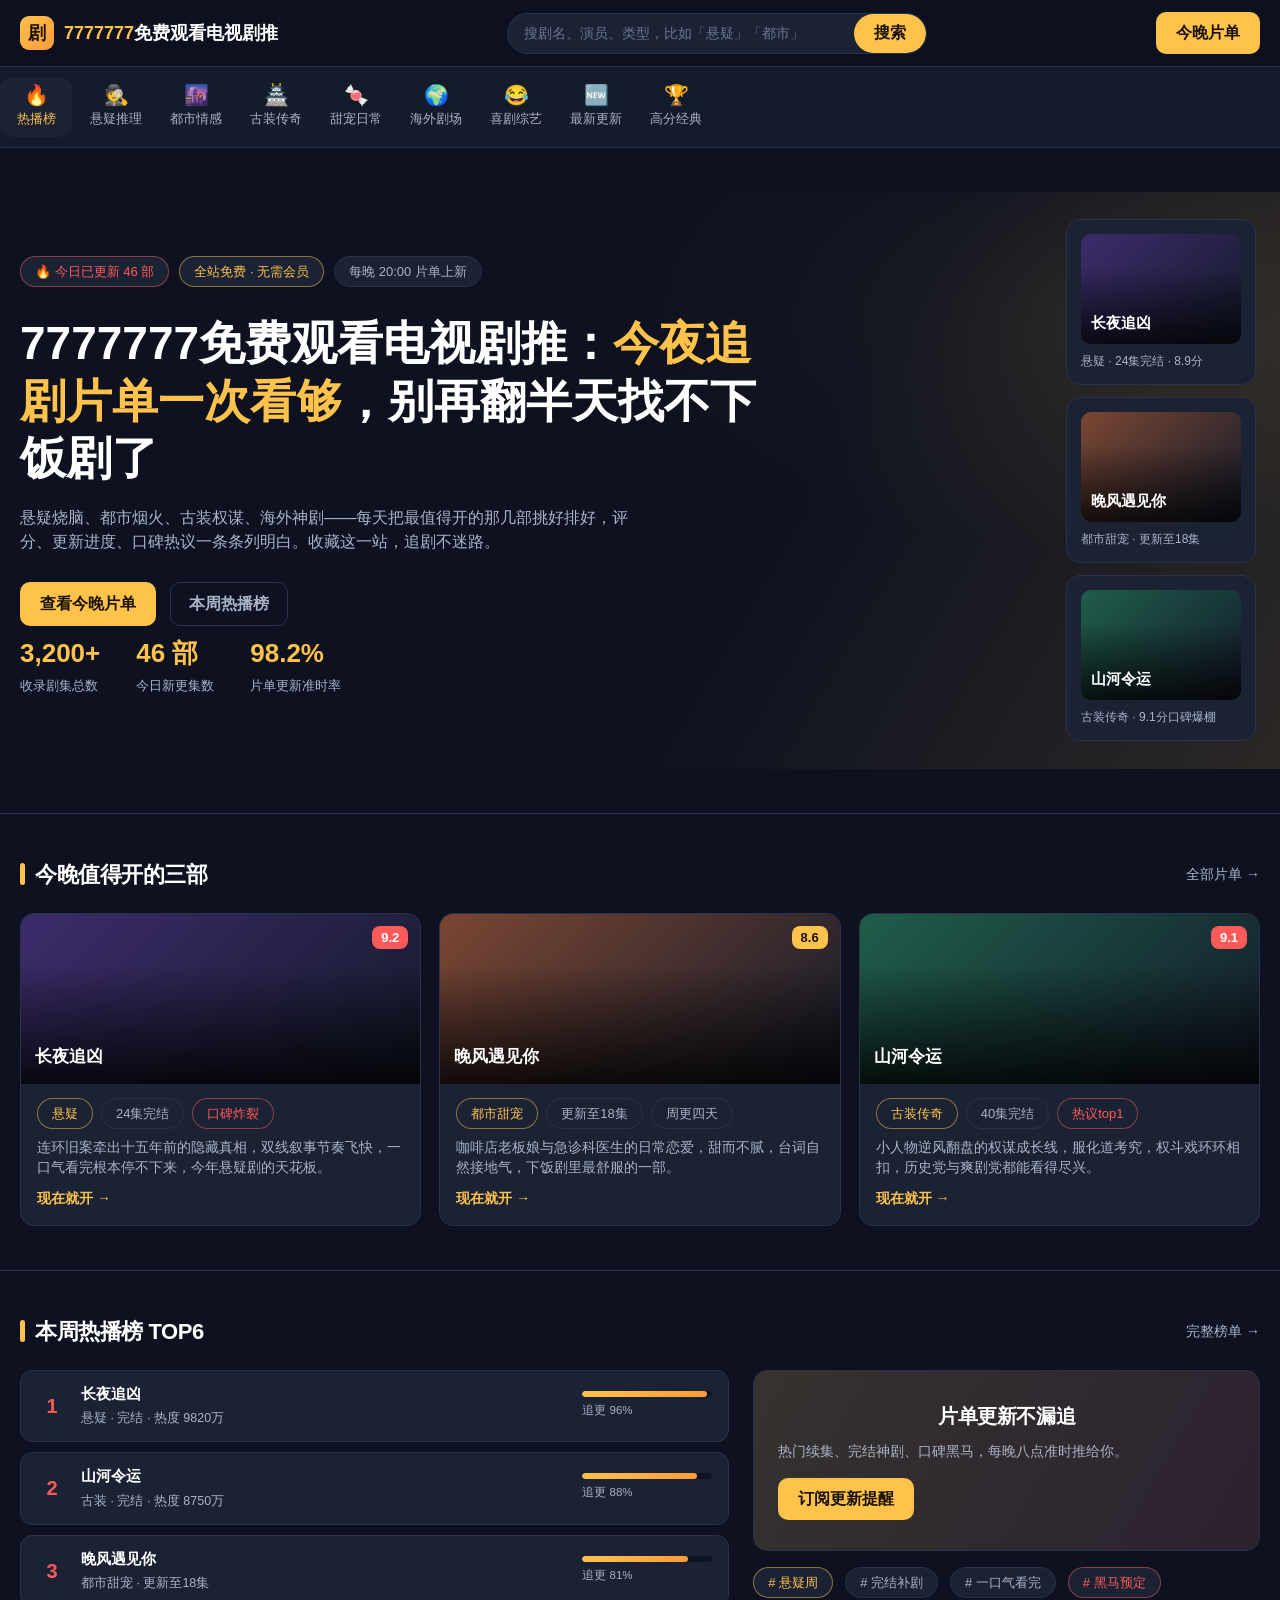
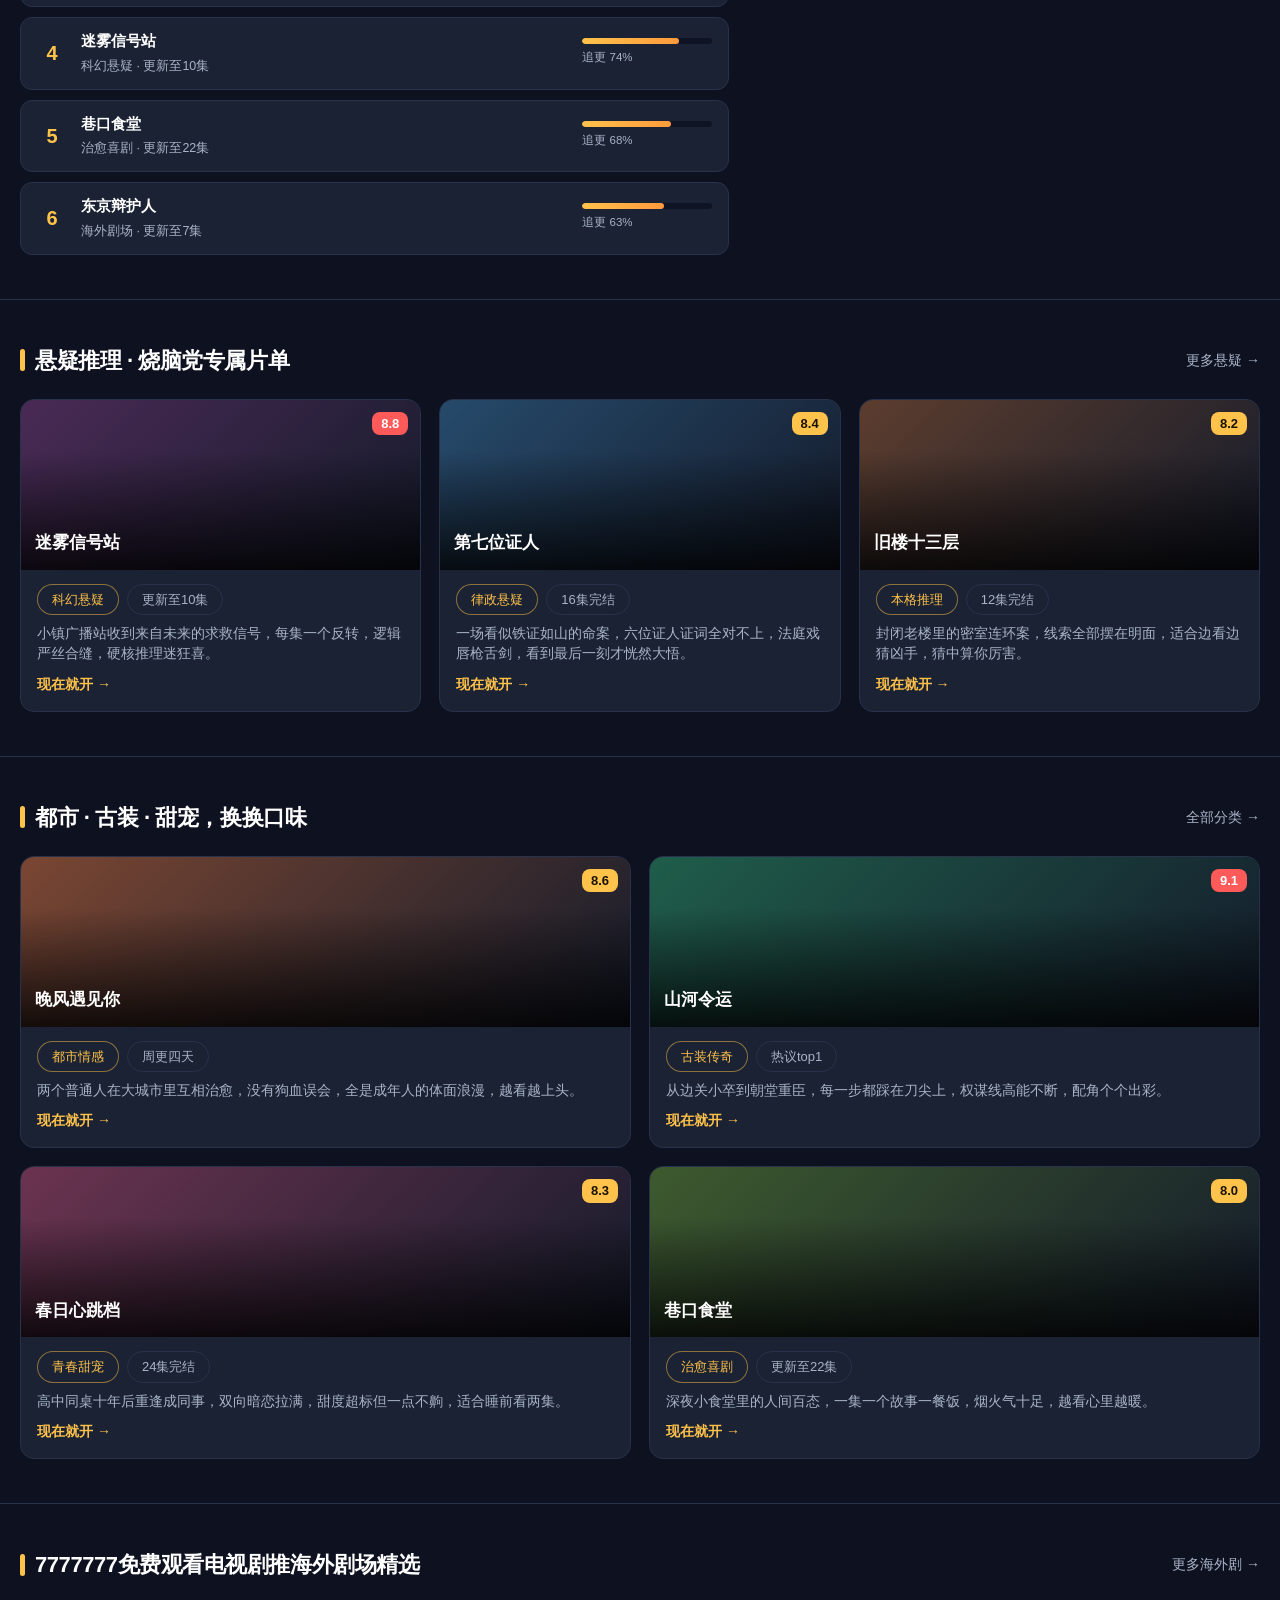
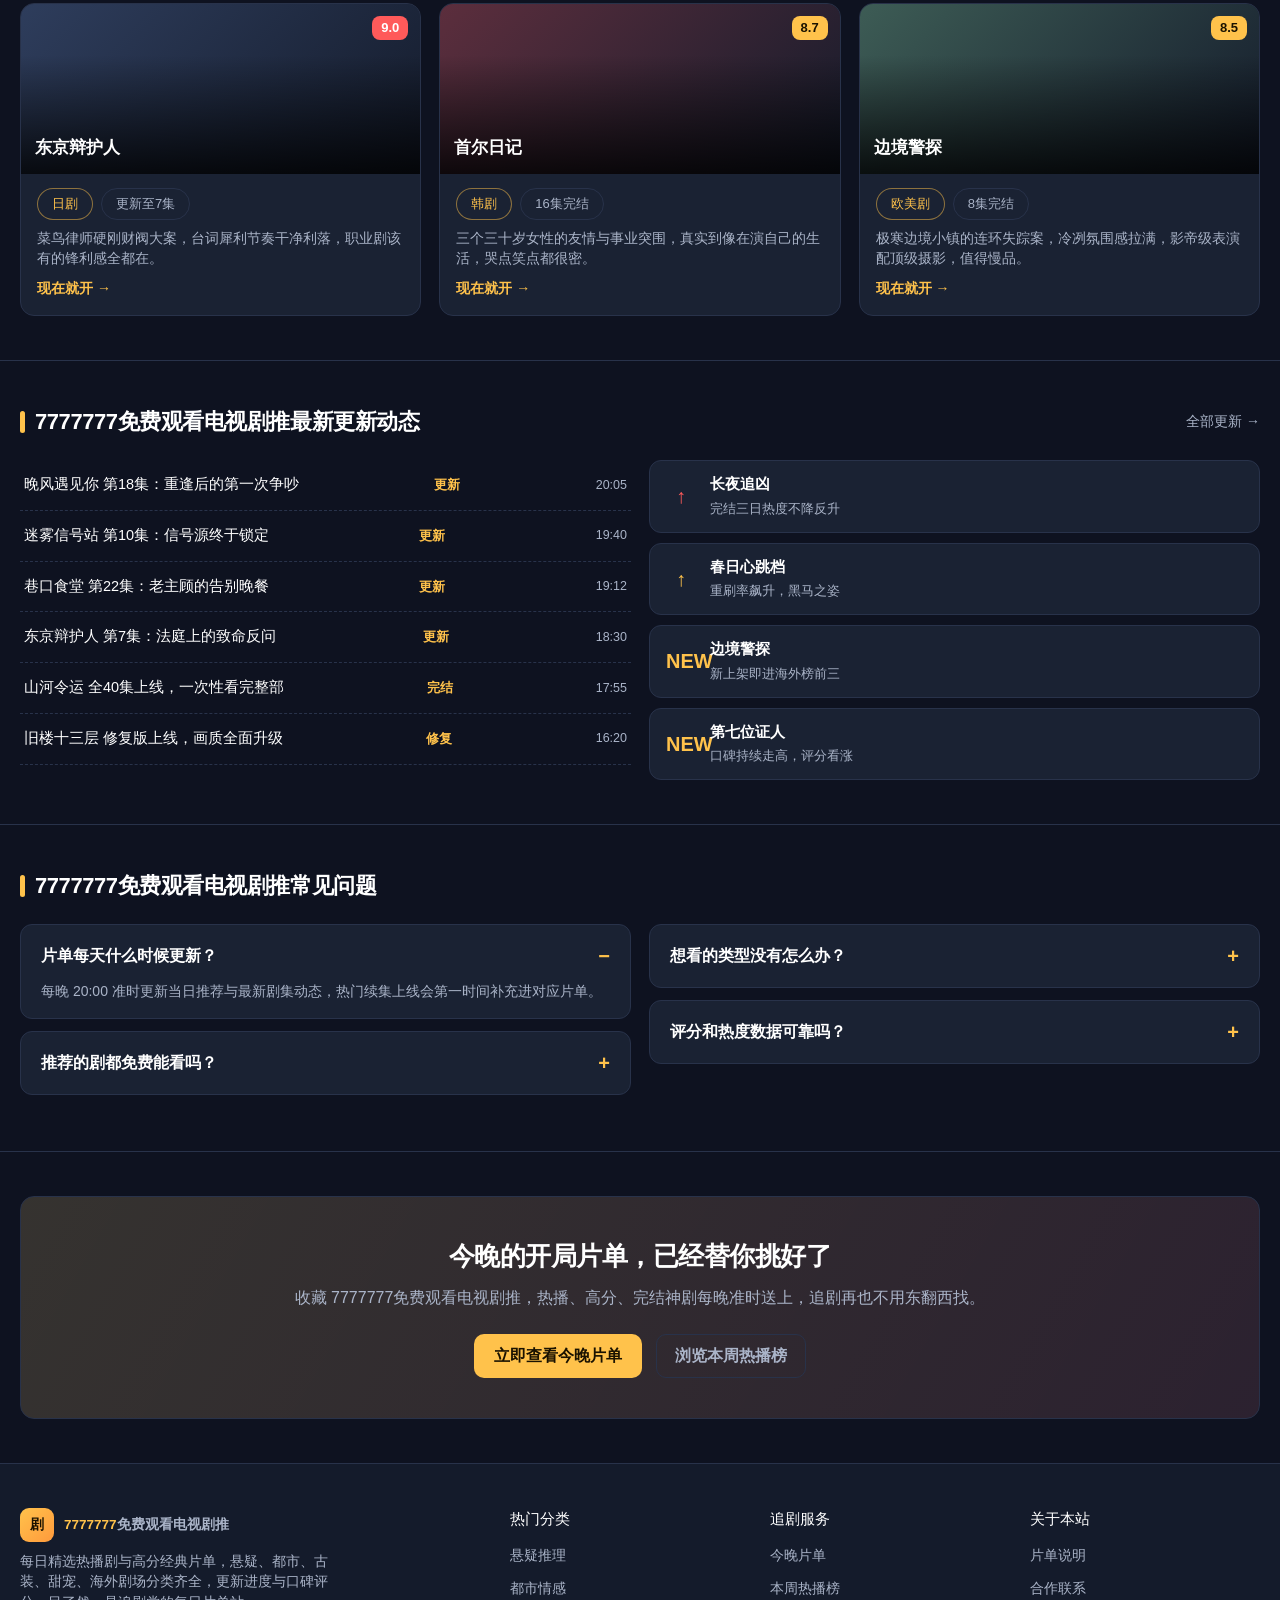
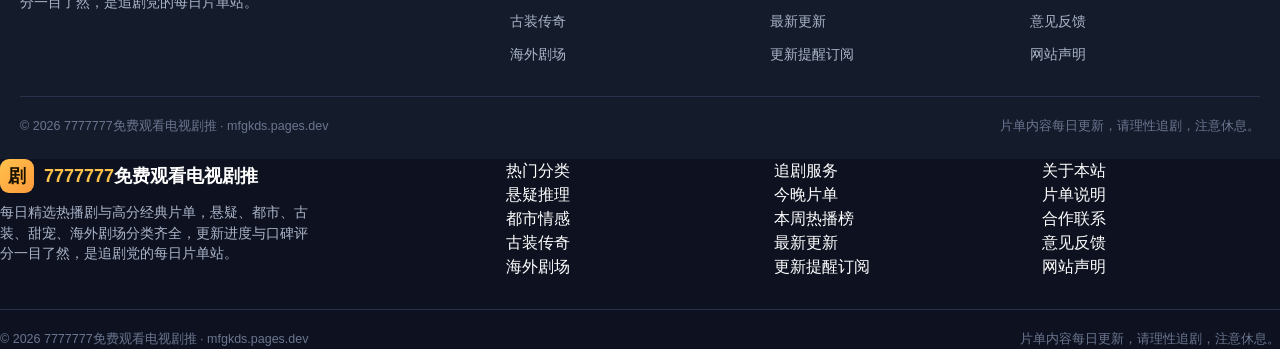
==== commit 5e7e72e1: "修订 7777777免费观看电视剧 的说明" ====
--- a/index.html
+++ b/index.html
@@ -1,587 +1,305 @@
 <!DOCTYPE html>
 <html lang="zh-CN">
 <head>
-    <meta charset="UTF-8">
-    <meta name="viewport" content="width=device-width, initial-scale=1.0">
-    <title>九一9·1安装_官方下载与安装教程_安全稳定_全平台兼容</title>
-    <meta name="keywords" content="九一9·1安装,九一9·1下载,九一9·1安装教程,九一9·1安装包,九一9·1安卓安装,九一9·1苹果安装,九一9·1电脑安装,九一9·1最新版">
-    <meta name="description" content="九一9·1安装官方站点提供最新版本安装包下载与全流程安装教程。支持安卓、苹果、Windows、Mac多端安装，三分钟完成部署，兼容主流系统版本。本站提供九一9·1安装常见问题排查、版本参数对照、安全校验指引，所有安装资源经双重校验，确保下载源稳定可靠，安装过程无捆绑、无弹窗干扰，助您快速安全地完成九一9·1安装并投入使用。">
-    <link rel="canonical" href="https://jyaz.pages.dev/">
-    <meta property="og:type" content="website">
-    <meta property="og:url" content="https://jyaz.pages.dev/">
-    <meta property="og:title" content="九一9·1安装_官方下载与安装教程_安全稳定_全平台兼容">
-    <meta property="og:description" content="九一9·1安装官方站点提供最新版本安装包下载与全流程安装教程。支持安卓、苹果、Windows、Mac多端安装，三分钟完成部署，兼容主流系统版本，提供安装问题排查与安全校验指引，下载源稳定可靠，安装过程无捆绑、无弹窗干扰，助您快速安全地完成九一9·1安装。">
-    <meta name="twitter:card" content="summary_large_image">
-    <meta name="twitter:title" content="九一9·1安装_官方下载与安装教程_安全稳定_全平台兼容">
-    <meta name="twitter:description" content="九一9·1安装官方站点：最新安装包下载、全流程安装教程、多端兼容指引、常见问题排查。三分钟完成部署，下载源稳定可靠，无捆绑无弹窗，安全安装由双重校验保障。">
-    <link rel="preconnect" href="https://cdnjs.cloudflare.com" crossorigin>
-    <link rel="stylesheet" href="assets/vendor/foundation/css/foundation.min.css">
-    <script src="assets/vendor/foundation/js/foundation.min.js" defer></script>
-    <script type="application/ld+json">
-        {
-            "@context": "https://schema.org",
-            "@type": "SoftwareApplication",
-            "name": "九一9·1安装",
-            "operatingSystem": "Android, iOS, Windows, macOS",
-            "applicationCategory": "UtilityApplication",
-            "url": "https://jyaz.pages.dev/",
-            "description": "九一9·1安装提供最新版本安装包下载与全流程安装教程，支持安卓、苹果、Windows、Mac多端安装，三分钟完成部署，兼容主流系统版本，下载源稳定可靠，无捆绑无弹窗。",
-            "offers": {
-                "@type": "Offer",
-                "price": "0",
-                "priceCurrency": "CNY"
-            }
-        }
-    </script>
-    
+<meta charset="UTF-8">
+<meta name="viewport" content="width=device-width, initial-scale=1.0">
+<title>7777777免费观看电视剧推：今夜追剧片单一次看够 | 高分热播全收录</title>
+<meta name="keywords" content="7777777免费观看电视剧推,免费电视剧,热播剧推荐,追剧片单,高分剧集">
+<meta name="description" content="7777777免费观看电视剧推，为追剧党整理全网最值得看的热播剧与高分经典。悬疑、都市、古装、甜宠、海外剧每日更新，完整剧集进度、评分口碑、类型标签一目了然，不用再东找西找。每晚更新追剧片单，热门续集上线第一时间推送，收藏本站，今晚的开局片单已经有了。">
+<link rel="canonical" href="https://mfgkds.pages.dev/">
+<meta property="og:type" content="website">
+<meta property="og:title" content="7777777免费观看电视剧推：今夜追剧片单一次看够 | 高分热播全收录">
+<meta property="og:description" content="7777777免费观看电视剧推，为追剧党整理全网最值得看的热播剧与高分经典。悬疑、都市、古装、甜宠、海外剧每日更新，完整剧集进度、评分口碑、类型标签一目了然，不用再东找西找。每晚更新追剧片单，热门续集上线第一时间推送，收藏本站，今晚的开局片单已经有了。">
+<meta property="og:url" content="https://mfgkds.pages.dev/">
+<meta property="og:site_name" content="7777777免费观看电视剧推">
+<meta name="twitter:card" content="summary_large_image">
+<meta name="twitter:title" content="7777777免费观看电视剧推：今夜追剧片单一次看够 | 高分热播全收录">
+<meta name="twitter:description" content="7777777免费观看电视剧推，为追剧党整理全网最值得看的热播剧与高分经典。悬疑、都市、古装、甜宠、海外剧每日更新，完整剧集进度、评分口碑、类型标签一目了然，不用再东找西找。">
+<script src="assets/vendor/tailwind/tailwind-3.4.16.js"></script>
+
+<script type="application/ld+json">
+{"@context":"https://schema.org","@type":"WebSite","name":"7777777免费观看电视剧推","url":"https://mfgkds.pages.dev/","description":"7777777免费观看电视剧推，每日整理热播剧、高分经典与最新更新片单，悬疑、都市、古装、甜宠、海外剧分类齐全，追剧党的一站式片单站。","inLanguage":"zh-CN"}
+</script>
 <meta name="robots" content="index,follow,max-snippet:-1,max-image-preview:large">
 <meta name="applicable-device" content="pc,mobile">
 <meta http-equiv="Cache-Control" content="no-transform">
 <meta name="renderer" content="webkit">
 <meta name="format-detection" content="telephone=no">
-<meta property="og:site_name" content="九一9·1安装">
-<script type="application/ld+json">{"@context":"https://ziyuan.baidu.com/contexts/cambrian.jsonld","@id":"https://jyaz.pages.dev/","title":"九一9·1安装_官方下载与安装教程_安全稳定_全平台兼容","pubDate":"2026-10-20T16:56:00","upDate":"2026-10-20T16:56:00"}</script>
-<link rel="stylesheet" href="assets/mnbvww.css">
+<script type="application/ld+json">{"@context":"https://ziyuan.baidu.com/contexts/cambrian.jsonld","@id":"https://mfgkds.pages.dev/","title":"7777777免费观看电视剧推：今夜追剧片单一次看够 | 高分热播全收录","pubDate":"2026-10-20T18:15:19","upDate":"2026-10-20T18:15:19"}</script>
+<link rel="stylesheet" href="assets/nyknpy.css">
 </head>
 <body>
-    <!-- 顶部公告条 -->
-    <div class="top-notice">
-        <span class="notice-tag">本周速报</span>
-        <span><strong>九一9·1最新版 V5.2.8</strong> 安装包已同步更新，全端支持，下载即装完成。</span>
-    </div>
-
-    <!-- 吸顶导航：搜索主导 -->
-    <header class="site-header" id="siteHeader">
-        <div class="nav-shell">
-            <a class="nav-logo" href="/" aria-label="九一9·1安装首页">
-                <span class="logo-mark">9·1</span>
-                <span>九一<span class="logo-accent">9·1</span>安装</span>
-            </a>
-            <div class="nav-search" role="search">
-                <svg viewBox="0 0 24 24" fill="none" stroke="currentColor" stroke-width="2.2" stroke-linecap="round" stroke-linejoin="round" aria-hidden="true"><circle cx="11" cy="11" r="7"></circle><path d="m20 20-3.4-3.4"></path></svg>
-                <input type="search" placeholder="搜索安装教程、版本选择、错误代码…" aria-label="搜索九一9·1安装相关内容">
-            </div>
-            <nav class="nav-links" aria-label="主导航">
-                <a href="#install" class="active">安装教程</a>
-                <a href="#compat">兼容平台</a>
-                <a href="#compare">版本对比</a>
-                <a href="#faq">常见问题</a>
-                <a href="#download" class="nav-cta">立即下载</a>
-            </nav>
-            <button class="nav-burger" id="navBurger" aria-label="打开菜单" aria-expanded="false">☰</button>
-        </div>
-        <div class="mobile-menu" id="mobileMenu">
-            <a href="#install" class="active">安装教程</a>
-            <a href="#compat">兼容平台</a>
-            <a href="#compare">版本对比</a>
-            <a href="#faq">常见问题</a>
-            <a href="#download" class="mobile-cta">立即下载安装包</a>
-        </div>
-    </header>
-
-    <main>
-        <!-- Hero：左文右图非对称 -->
-        <section class="hero-section" id="hero">
-            <div class="container-wide">
-                <div class="hero-grid">
-                    <div>
-                        <span class="hero-badge"><span class="dot"></span> 当前稳定版 V5.2.8 · 安装包大小 48.6 MB</span>
-                        <h1 class="hero-title">九一9·1安装<br><span class="highlight">三分钟</span>完成，<span class="highlight-orange">即装即用</span></h1>
-                        <p class="hero-sub">九一9·1安装提供安卓、苹果、Windows、Mac 全端安装方案，下载源稳定、安装步骤极简，无捆绑、无弹窗干扰。新版本已优化安装包体积与部署速度，老用户直接覆盖升级，配置不丢失。</p>
-                        <div class="hero-actions">
-                            <button class="btn-primary-hero" onclick="document.getElementById('download').scrollIntoView({behavior:'smooth'})">
-                                <svg width="18" height="18" viewBox="0 0 24 24" fill="none" stroke="currentColor" stroke-width="2.4" stroke-linecap="round" stroke-linejoin="round" aria-hidden="true"><path d="M12 3v12m0 0 4-4m-4 4-4-4"/><path d="M5 21h14"/></svg>
-                                立即下载安装包
-                            </button>
-                            <a class="btn-secondary-hero" href="#install">
-                                <svg width="17" height="17" viewBox="0 0 24 24" fill="none" stroke="currentColor" stroke-width="2.2" stroke-linecap="round" stroke-linejoin="round" aria-hidden="true"><path d="M2 12h2l3-8h4l2 16h4l3-10h2"/></svg>
-                                查看分端安装教程
-                            </a>
-                        </div>
-                        <div class="hero-stats">
-                            <div class="hero-stat"><div class="num">48.6<em>MB</em></div><div class="label">极简安装包体积</div></div>
-                            <div class="hero-stat"><div class="num">3<em>分钟</em></div><div class="label">平均安装耗时</div></div>
-                            <div class="hero-stat"><div class="num">4<em>端</em></div><div class="label">同步支持平台</div></div>
-                            <div class="hero-stat"><div class="num">99.2<em>%</em></div><div class="label">安装成功率</div></div>
-                        </div>
-                    </div>
-                    <div class="hero-visual">
-                        <div class="hero-visual-title">
-                            <svg viewBox="0 0 24 24" fill="none" stroke="currentColor" stroke-width="2" stroke-linecap="round" stroke-linejoin="round" aria-hidden="true"><path d="M12 2 2 7l10 5 10-5-10-5z"/><path d="M2 17l10 5 10-5"/><path d="M2 12l10 5 10-5"/></svg>
-                            安装包校验清单
-                        </div>
-                        <div class="vs-row">
-                            <span class="vs-icon">校</span>
-                            <div class="vs-text"><strong>双重哈希校验</strong>下载源与镜像站同步对比</div>
-                            <span class="vs-check">✓</span>
-                        </div>
-                        <div class="vs-row">
-                            <span class="vs-icon">捆</span>
-                            <div class="vs-text"><strong>零捆绑安装</strong>无第三方插件、无静默推广</div>
-                            <span class="vs-check">✓</span>
-                        </div>
-                        <div class="vs-row">
-                            <span class="vs-icon">兼</span>
-                            <div class="vs-text"><strong>兼容旧版本</strong>V4.x 以上可覆盖升级</div>
-                            <span class="vs-check">✓</span>
-                        </div>
-                        <div class="vs-row">
-                            <span class="vs-icon">回</span>
-                            <div class="vs-text"><strong>失败自动回滚</strong>中断安装不残留垃圾文件</div>
-                            <span class="vs-check">✓</span>
-                        </div>
-                        <div class="hero-download-bar">
-                            <div class="dh-info">
-                                <div class="dh-name">九一9·1安装包 V5.2.8</div>
-                                <div class="dh-meta">更新于三小时前 · 适用安卓 / 苹果 / PC</div>
-                            </div>
-                            <button class="btn-download-sm" onclick="document.getElementById('download').scrollIntoView({behavior:'smooth'})">下载安装包</button>
-                        </div>
-                    </div>
-                </div>
-            </div>
-        </section>
-
-        <!-- 三列步骤卡：安装流程 -->
-        <section class="section-pad" id="install">
-            <div class="container-wide">
-                <h2 class="section-title">九一9·1安装 · <span class="accent">三步完成</span></h2>
-                <p class="section-lead">无论使用哪一端，九一9·1安装流程都保持相同节奏：下载 → 校验 → 部署。每一步都有系统自动检查，无需复杂配置。</p>
-                <div class="grid-x grid-margin-x small-up-1 medium-up-3">
-                    <div class="cell">
-                        <div class="step-card">
-                            <span class="step-number">1</span>
-                            <h3>下载对应平台安装包</h3>
-                            <p>进入<a href="#download" style="color:var(--accent-orange-strong);font-weight:700;">下载区</a>选择安卓、苹果、Windows或Mac版本。安装包经过哈希校验与镜像冗余，下载速度稳定，断点可续传。</p>
-                            <div class="step-meta"><span class="chip">2.4
-<div class="step-meta"><span class="chip">2.4MB/s极速下载</span><span class="chip">全端可用</span></div>
-                        </div>
-                    </div>
-                    <div class="cell">
-                        <div class="step-card">
-                            <span class="step-number">2</span>
-                            <h3>运行校验与权限确认</h3>
-                            <p>安装前自动执行双重哈希校验与签名核验，确认安装包完整、未被篡改。首次安装时按系统提示授权必要权限，九一9·1不会申请与功能无关的敏感权限。</p>
-                            <div class="step-meta"><span class="chip">自动校验</span><span class="chip">签名核验</span><span class="chip">按需授权</span></div>
-                        </div>
-                    </div>
-                    <div class="cell">
-                        <div class="step-card">
-                            <span class="step-number">3</span>
-                            <h3>完成部署并进入配置</h3>
-                            <p>安装完成后九一9·1自动完成初始化，导入旧版本配置或选择快速启动模板即可投入使用。支持安装失败自动回滚，中断不残留垃圾文件。</p>
-                            <div class="step-meta"><span class="chip">自动初始化</span><span class="chip">配置导入</span><span class="chip">失败回滚</span></div>
-                        </div>
-                    </div>
-                </div>
-            </div>
-        </section>
-
-        <!-- 兼容平台徽章 -->
-        <section class="section-pad" id="compat" style="background:#eef2f8;">
-            <div class="container-wide">
-                <h2 class="section-title">九一9·1安装 · <span class="accent">兼容平台</span></h2>
-                <p class="section-lead">同一套九一9·1账号可跨设备同步配置，安装包按系统自动识别，无需手动选择位数或架构。</p>
-                <div class="platform-wall">
-                    <div class="platform-item">
-                        <div class="platform-icon">安</div>
-                        <div class="p-name">安卓</div>
-                        <div class="p-ver">Android 8.0+ · ARM64</div>
-                    </div>
-                    <div class="platform-item">
-                        <div class="platform-icon">苹</div>
-                        <div class="p-name">苹果</div>
-                        <div class="p-ver">iOS 14+ / iPadOS 14+</div>
-                    </div>
-                    <div class="platform-item">
-                        <div class="platform-icon">Win</div>
-                        <div class="p-name">Windows</div>
-                        <div class="p-ver">Win10 1809+ · x64</div>
-                    </div>
-                    <div class="platform-item">
-                        <div class="platform-icon">Mac</div>
-                        <div class="p-name">macOS</div>
-                        <div class="p-ver">11.0+ · Intel/Apple芯片</div>
-                    </div>
-                    <div class="platform-item">
-                        <div class="platform-icon">鸿</div>
-                        <div class="p-name">鸿蒙</div>
-                        <div class="p-ver">HarmonyOS 3.0+</div>
-                    </div>
-                    <div class="platform-item">
-                        <div class="platform-icon">U</div>
-                        <div class="p-name">UOS / 麒麟</div>
-                        <div class="p-ver">国产桌面系统适配</div>
-                    </div>
-                </div>
-            </div>
-        </section>
-
-        <!-- 参数对比表 + 版本快讯 -->
-        <section class="section-pad" id="compare">
-            <div class="container-wide">
-                <h2 class="section-title">九一9·1 <span class="accent">版本参数对照</span></h2>
-                <p class="section-lead">V5.2 系列为当前主力版本线，V5.2.8 是最新稳定版；旧版本 V4.x 仍可正常安装使用，但不再接收新功能更新。</p>
-                <div class="grid-x grid-margin-x">
-                    <div class="cell large-7">
-                        <div class="compare-card">
-                            <div class="table-scroll">
-                                <table class="compare-table">
-                                    <thead>
-                                        <tr>
-                                            <th>参数项</th>
-                                            <th>V5.2.8 稳定版</th>
-                                            <th>V5.2 测试版</th>
-                                            <th>V4.9 旧版</th>
-                                        </tr>
-                                    </thead>
-                                    <tbody>
-                                        <tr>
-                                            <td class="row-label">安装包体积</td>
-                                            <td><span class="tag-yes">48.6 MB</span></td>
-                                            <td><span class="tag-warn">52.3 MB</span></td>
-                                            <td><span class="tag-no">71.8 MB</span></td>
-                                        </tr>
-                                        <tr>
-                                            <td class="row-label">安装耗时</td>
-                                            <td><span class="tag-yes">约 3 分钟</span></td>
-                                            <td><span class="tag-yes">约 4 分钟</span></td>
-                                            <td><span class="tag-warn">约 7 分钟</span></td>
-                                        </tr>
-                                        <tr>
-                                            <td class="row-label">零捆绑安装</td>
-                                            <td><span class="tag-yes">✓ 支持</span></td>
-                                            <td><span class="tag-yes">✓ 支持</span></td>
-                                            <td><span class="tag-yes">✓ 支持</span></td>
-                                        </tr>
-                                        <tr>
-                                            <td class="row-label">失败自动回滚</td>
-                                            <td><span class="tag-yes">✓ 默认开启</span></td>
-                                            <td><span class="tag-yes">✓ 默认开启</span></td>
-                                            <td><span class="tag-no">— 不支持</span></td>
-                                        </tr>
-                                        <tr>
-                                            <td class="row-label">覆盖升级</td>
-                                            <td><span class="tag-yes">✓ 配置保留</span></td>
-                                            <td><span class="tag-yes">✓ 配置保留</span></td>
-                                            <td><span class="tag-warn">需手动导出</span></td>
-                                        </tr>
-                                        <tr>
-                                            <td class="row-label">多端同步</td>
-                                            <td><span class="tag-yes">✓ 实时同步</span></td>
-                                            <td><span class="tag-yes">✓ 实时同步</span></td>
-                                            <td><span class="tag-no">— 不支持</span></td>
-                                        </tr>
-                                        <tr>
-                                            <td class="row-label">安全更新</td>
-                                            <td><span class="tag-yes">✓ 持续推送</span></td>
-                                            <td><span class="tag-yes">✓ 持续推送</span></td>
-                                            <td><span class="tag-no">已停止</span></td>
-                                        </tr>
-                                    </tbody>
-                                </table>
-                            </div>
-                        </div>
-                    </div>
-                    <div class="cell large-5">
-                        <div class="dark-panel">
-                            <h3>升级到 V5.2.8 的五个理由</h3>
-                            <p>本轮更新聚焦安装体验与稳定性，所有改动都经过公开测试通道验证。</p>
-                            <ul class="dp-list">
-                                <li>安装包体积较 V4.9 缩小 32%，下载更快</li>
-                                <li>新增强制安全回滚，异常中断不残留垃圾</li>
-                                <li>授权项减少 40%，只申请功能必需权限</li>
-                                <li>多端安装进度互认，换设备不重复配置</li>
-                                <li>旧版本配置一键导入，升级零数据迁移</li>
-                            </ul>
-                        </div>
-                    </div>
-                </div>
-            </div>
-        </section>
-
-        <!-- 资讯卡片区 -->
-        <section class="section-pad" id="guides" style="background:#eef2f8;">
-            <div class="container-wide">
-                <h2 class="section-title">九一9·1安装 <span class="accent">专题指南</span></h2>
-                <p class="section-lead">按设备、按场景整理的高频安装问题解决方案，覆盖从首次部署到版本回退的完整链路。</p>
-                <div class="grid-x grid-margin-x small-up-1 medium-up-2 large-up-3">
-                    <div class="cell">
-                        <div class="info-card">
-                            <span class="info-tag">安卓</span>
-                            <h3>安卓手机首次安装九一9·1全流程</h3>
-                            <p>从下载 APK 到信任来源设置，再到桌面快捷方式生成，完整拆解每一步操作。适配小米、华为、荣耀、OPPO、vivo 等主流机型系统设置路径。</p>
-                            <a class="info-link" href="#install">查看教程 →</a>
-                        </div>
-                    </div>
-                    <div class="cell">
-                        <div class="info-card">
-                            <span class="info-tag orange">苹果</span>
-                            <h3>iPhone / iPad 安装九一9·1信任配置指引</h3>
-                            <p>iOS 安装后需要在“设置-通用-描述文件”中完成信任。本指南给出各 iOS 版本的入口差异截图级说明，两分钟完成配置。</p>
-                            <a class="info-link" href="#install">查看教程 →</a>
-                        </div>
-                    </div>
-                    <div class="cell">
-                        <div class="info-card">
-                            <span class="info-tag green">电脑</span>
-                            <h3>Windows / Mac 安装九一9·1桌面版</h3>
-                            <p>压缩包解压后运行安装器即可，支持自定义安装目录。安装器自带签名校验，未通过时自动阻断，防止篡改版本写入系统。</p>
-                            <a class="info-link" href="#install">查看教程 →</a>
-                        </div>
-                    </div>
-                    <div class="cell">
-                        <div class="info-card">
-                            <span class="info-tag orange">问题排查</span>
-                            <h3>安装中断、卡住、报错代码合集</h3>
-                            <p>错误代码 1003、1017、2045 等常见中断原因与处理步骤，全部附可操作指令，每条排查路径均有对应解决率标注。</p>
-                            <a class="info-link" href="#faq">进入排查合集 →</a>
-                        </div>
-                    </div>
-                    <div class="cell">
-                        <div class="info-card">
-                            <span class="info-tag">安全</span>
-                            <h3>九一9·1安装包双重校验说明</h3>
-                            <p>下载源与镜像站同步生成哈希摘要，客户端预装比对逻辑。任何环节摘要不匹配都会中止安装并提示重新下载。</p>
-                            <a class="info-link" href="#compare">查看校验机制 →</a>
-                        </div>
-                    </div>
-                    <div class="cell">
-                        <div class="info-card">
-                            <span class="info-tag green">回滚</span>
-                            <h3>旧版本保留与回退操作指南</h3>
-                            <p>V5.2.8 安装后如需退回旧版本，可通过内置回滚面板选择历史版本号，九一9·1将自动执行卸载与重装，配置按快照恢复。</p>
-                            <a class="info-link" href="#compare">查看回退步骤 →</a>
-                        </div>
-                    </div>
-                </div>
-            </div>
-        </section>
-
-        <!-- 信任徽标轮播 -->
-        <section class="section-pad-sm">
-            <div class="container-wide">
-                <div class="trust-strip">
-                    <div class="trust-badge"><span class="tb-icon">✓</span><span>安全联盟成员<small>连续三年认证</small></span></div>
-                    <div class="trust-badge"><span class="tb-icon">✦</span><span>纯净无捆绑<small>第三方检测通过</small></span></div>
-                    <div class="trust-badge"><span class="tb-icon">◉</span><span>镜像节点群<small>覆盖国内主流区域</small></span></div>
-                    <div class="trust-badge"><span class="tb-icon">↻</span><span>7×24下载保障<small>全年可用率 99.6%</small></span></div>
-                    <div class="trust-badge"><span class="tb-icon">☰</span><span>版本公开透明<small>更新日志可追溯</small></span></div>
-                </div>
-            </div>
-        </section>
-
-        <!-- FAQ 可折叠 -->
-        <section class="section-pad" id="faq">
-            <div class="container-wide">
-                <h2 class="section-title">九一9·1安装 · <span class="accent">常见问题</span></h2>
-                <p class="section-lead">以下问题均来自安装阶段的高频反馈，答案保持与当前版本同步。未覆盖的情况可通过报错代码直接检索。</p>
-                <div class="faq-list">
-                    <div class="faq-item">
-                        <button class="faq-q" aria-expanded="false">
-                            安装包下载后无法打开怎么办？
-                            <span class="faq-indicator">+</span>
-                        </button>
-                        <div class="faq-a">先检查下载文件大小是否与页面标注一致（V5.2.8 为 48.6 MB）。安卓端若提示“来源不明”，请前往系统设置的“安装未知应用”中为当前浏览器授权；Windows 端若提示 SmartScreen 拦截，点击“更多信息-仍要运行”即可继续。文件损坏则删除后重新下载，建议切换镜像节点。</div>
-                    </div>
-                    <div class="faq-item">
-                        <button class="faq-q" aria-expanded="false">
-                            安装过程中断或卡在某个进度不动？
-                            <span class="faq-indicator">+</span>
-                        </button>
-                        <div class="faq-a">九一9·1安装器内置断点续装与自动重试，短暂网络波动会自动恢复。若持续卡住，请强制结束安装器并重启设备，再运行同一份安装包即可从断点继续。若连续失败两次，系统自动回滚并清理临时文件，此时请更换下载源重新获取安装包。</div>
-                    </div>
-                    <div class="faq-item">
-                        <button class="faq-q" aria-expanded="false">
-                            旧版本覆盖安装会丢配置吗？
-                            <span class="faq-indicator">+</span>
-                        </button>
-                        <div class="faq-a">V4.x 升级到 V5.2 系列时，安装器会自动识别旧配置并迁移，整个过程无需手动导出。迁移结束后旧配置快照保留 30 天，可在“设置-数据管理”中随时召回。若是降级安装（V5 退回 V4），则需要手动导出配置文件，这是旧版本底层的限制。</div>
-                    </div>
-                    <div class="faq-item">
-                        <button class="faq-q" aria-expanded="false">
-                            哪些系统版本不能安装九一9·1？
-                            <span class="faq-indicator">+</span>
-                        </button>
-                        <div class="faq-a">安卓 8.0 以下、iOS 14 以下、Windows 10 1809 以下、macOS 11 以下的设备无法完成安装。九一9·1安装器会在部署前主动检测系统版本并给出明确提示；检测结果为“不兼容”时不会写入任何文件，保证系统不受影响。</div>
-                    </div>
-                    <div class="faq-item">
-                        <button class="faq-q" aria-expanded="false">
-                            如何确认安装包没有被篡改？
-                            <span class="faq-indicator">+</span>
-                        </button>
-                        <div class="faq-a">本站下载入口与镜像站同步提供 SHA-256 摘要，安装器在部署前会与内置密钥做比对。你可以将本站公开的哈希值与下载后本地计算结果对照，任一环节不匹配都会被中止。九一9·1不提供绕过校验的“强制安装”选项。</div>
-                    </div>
-                    <div class="faq-item">
-                        <button class="faq-q" aria-expanded="false">
-                            安装完成后可以卸载再重装吗？限制次数吗？
-                            <span class="faq-indicator">+</span>
-                        </button>
-                        <div class="faq-a">可以，同一设备多次重装不限制次数。卸载时若勾选“保留配置快照”，重装后可在首次启动时选择恢复。该快照与本机存储绑定，不会上传云端，其他设备无法读取。</div>
-                    </div>
-                </div>
-            </div>
-        </section>
-
-        <!-- 下载转化区 -->
-        <section class="section-pad" id="download" style="background:linear-gradient(160deg,#0b1426,#111d35);">
-            <div class="container-wide">
-                <div class="grid-x grid-margin-x align-middle">
-                    <div class="cell large-7" style="color:#e9f2fa;">
-                        <h2 class="section-title" style="color:#fff;">下载九一9·1安装包 <span class="accent" style="color:var(--accent-cyan);">V5.2.8</span></h2>
-                        <p style="color:#b7c5d8;font-size:15px;line-height:1.75;margin:0 0 22px;max-width:620px;">选择对应平台版本即可开始下载。安装包均包含完整安装器与基础配置模板，下载完成后按三步流程即可完成部署。需要旧版本、测试版或特定架构包，请前往版本归档区获取。</p>
-                        <div style="display:flex;gap:14px;flex-wrap:wrap;margin-bottom:26px;">
-                            <button class="btn-primary-hero" style="white-space:nowrap;">安卓版 · 48.6 MB</button>
-                            <button class="btn-secondary-hero" style="white-space:nowrap;">苹果版 · 53.2 MB</button>
-                            <button class="btn-secondary-hero" style="white-space:nowrap;">Windows版 · 62.4 MB</button>
-                            <button class="btn-secondary-hero" style="white-space:nowrap;">macOS版 · 58.9 MB</button>
-                        </div>
-                        <div style="display:flex;gap:18px;flex-wrap:wrap;font-size:13px;color:#8da0bc;">
-                            <span>SHA-256 摘要已公开</span>
-                            <span>下载源 + 镜像站双线</span>
-                            <span>断点续传可用</span>
-                            <span>出错自动回滚</span>
-                        </div>
-                    </div>
-                    <div class="cell large-5">
-                        <div style="background:rgba(255,255,255,0.06);border:1px solid rgba(255,255,255,0.14);border-radius:16px;padding:26px 22px;">
-                            <div style="color:#fff;font-weight:800;font-size:16px;margin-bottom:8px;">安装前快速自检</div>
-                            <div style="color:#b7c5d8;font-size:13px;line-height:1.7;margin-bottom:14px;">对照下列三项，可避免绝大多数安装中断：</div>
-                            <div style="display:flex;flex-direction:column;gap:10px;font-size:14px;color:#d3dde9;">
-                                <span>① 系统版本满足该端最低要求</span>
-                                <span>② 剩余存储空间大于 200 MB</span>
-                                <span>③ 网络稳定，未开启全局代理</span>
-                            </div>
-                        </div>
-                    </div>
-                </div>
-            </div>
-        </section>
-    </main>
-
-    <!-- 悬浮下载按钮 -->
-    <button class="float-download" onclick="document.getElementById('download').scrollIntoView({behavior:'smooth'})" aria-label="下载九一9·1安装包">
-        <svg width="17" height="17" viewBox="0 0 24 24" fill="none" stroke="currentColor" stroke-width="2.4" stroke-linecap="round" stroke-linejoin="round" aria-hidden="true"><path d="M12 3v12m0 0 4-4m-4 4-4-4"/><path d="M5 21h14"/></svg>
-        下载安装包
-    </button>
-
-    <!-- 底部固定 CTA 条 -->
-    <div class="fixed-cta" id="fixedCta">
-        <div class="fc-text"><strong>九一9·1 V5.2.8</strong> · 全平台安装包 48.6 MB · 三分钟完成部署</div>
-        <button class="btn-cta-pulse" onclick="document.getElementById('download').scrollIntoView({behavior:'smooth'})">立即安装</button>
-        <button class="btn-cta-ghost" onclick="document.getElementById('install').scrollIntoView({behavior:'smooth'})">查看教程</button>
-    </div>
-
-    <!-- 页脚 -->
-    <footer class="site-footer">
-        <div class="container-wide">
-            <div class="footer-grid">
-                <div>
-                    <div class="footer-brand">九一<span class="accent">9·1</span>安装</div>
-                    <p class="footer-about">九一9·1安装提供全平台安装包下载与分端部署教程，坚持零捆绑、可校验、可回滚的安装体验。所有版本公开更新日志，下载源与镜像站双重保障。</p>
-                </div>
-                <div class="footer-col">
-                    <h4>安装资源</h4>
-                    <ul>
-                        <li><a href="#download">安卓版下载</a></li>
-                        <li><a href="#download">苹果版下载</a></li>
-                        <li><a href="#download">Windows版下载</a></li>
-                        <li><a href="#download">macOS版下载</a></li>
-                        <li><a href="#compare">历史版本归档</a></li>
-                    </ul>
-                </div>
-                <div class="footer-col">
-                    <h4>安装支持</h4>
-                    <ul>
-                        <li><a href="#install">分端安装教程</a></li>
-                        <li><a href="#faq">常见问题排查</a></li>
-                        <li><a href="#compat">兼容平台列表</a></li>
-                        <li><a href="#guides">专项安装指南</a></li>
-                    </ul>
-                </div>
-                <div class="footer-col">
-                    <h4>安装保障</h4>
-                    <ul>
-                        <li><a href="#compare">哈希校验公开</a></li>
-                        <li><a href="#compare">安装回滚机制</a></li>
-                        <li><a href="#compat">多端同步说明</a></li>
-                        <li><a href="#download">错误代码合集</a></li>
-                    </ul>
-                </div>
-            </div>
-            <div class="footer-bottom">
-                <span>© 九一9·1安装 · 站点运行于 jyaz.pages.dev</span>
-                <span><a href="/">首页</a> · <a href="#install">安装教程</a> · <a href="#faq">常见问题</a> · <a href="#download">快速下载</a></span>
-            </div>
-        </div>
-    </footer>
-
-    <script>
-        (function () {
-            // 移动端菜单切换
-            var burger = document.getElementById('navBurger');
-            var mobileMenu = document.getElementById('mobileMenu');
-            if (burger && mobileMenu) {
-                burger.addEventListener('click', function () {
-                    var open = mobileMenu.classList.toggle('open');
-                    burger.setAttribute('aria-expanded', open ? 'true' : 'false');
-                    burger.textContent = open ? '✕' : '☰';
-                });
-                mobileMenu.querySelectorAll('a').forEach(function (link) {
-                    link.addEventListener('click', function () {
-                        mobileMenu.classList.remove('open');
-                        burger.setAttribute('aria-expanded', 'false');
-                        burger.textContent = '☰';
-                    });
-                });
-            }
-
-            // FAQ 折叠
-            var faqItems = document.querySelectorAll('.faq-item');
-            faqItems.forEach(function (item) {
-                var btn = item.querySelector('.faq-q');
-                if (!btn) return;
-                btn.addEventListener('click', function () {
-                    var isOpen = item.classList.contains('open');
-                    faqItems.forEach(function (other) {
-                        other.classList.remove('open');
-                        var ob = other.querySelector('.faq-q');
-                        if (ob) ob.setAttribute('aria-expanded', 'false');
-                    });
-                    if (!isOpen) {
-                        item.classList.add('open');
-                        btn.setAttribute('aria-expanded', 'true');
-                    }
-                });
-            });
-
-            // 底部固定 CTA 条：滚动超过首屏后显示
-            var fixedCta = document.getElementById('fixedCta');
-            var completedCtaShown = false;
-            function handleCtaVisibility() {
-                if (!fixedCta) return;
-                var scrollY = window.scrollY || window.pageYOffset;
-                var viewH = window.innerHeight;
-                var docH = document.documentElement.scrollHeight;
-                var nearBottom = scrollY + viewH > docH - 520;
-                if (scrollY > viewH * 0.9 && !nearBottom) {
-                    fixedCta.classList.add('visible');
-                } else {
-                    fixedCta.classList.remove('visible');
-                }
-            }
-            window.addEventListener('scroll', handleCtaVisibility, { passive: true });
-            handleCtaVisibility();
-
-            // Foundation 初始化（若 CDN 加载成功）
-            if (typeof Foundation !== 'undefined') {
-                try {
-                    Foundation.addToDom();
-                } catch (e) {
-                    /* 静默处理：页面自有 CSS 已保证完整布局 */
-                }
-            }
-        })();
-    </script>
+
+<header class="site-header">
+  <div class="container hd-row">
+    <a href="#" class="logo"><span class="mark">剧</span><span><em>7777777</em>免费观看电视剧推</span></a>
+    <div class="search">
+      <input type="text" placeholder="搜剧名、演员、类型，比如「悬疑」「都市」">
+      <button type="button">搜索</button>
+    </div>
+    <div class="hd-actions">
+      <button class="menu-btn" type="button" aria-label="菜单">☰</button>
+      <a href="#today" class="btn btn-gold">今晚片单</a>
+    </div>
+  </div>
+</header>
+
+<nav class="icon-nav">
+  <div class="container row">
+    <a class="cat active" href="#"><span class="ic">🔥</span>热播榜</a>
+    <a class="cat" href="#"><span class="ic">🕵️</span>悬疑推理</a>
+    <a class="cat" href="#"><span class="ic">🌆</span>都市情感</a>
+    <a class="cat" href="#"><span class="ic">🏯</span>古装传奇</a>
+    <a class="cat" href="#"><span class="ic">🍬</span>甜宠日常</a>
+    <a class="cat" href="#"><span class="ic">🌍</span>海外剧场</a>
+    <a class="cat" href="#"><span class="ic">😂</span>喜剧综艺</a>
+    <a class="cat" href="#"><span class="ic">🆕</span>最新更新</a>
+    <a class="cat" href="#"><span class="ic">🏆</span>高分经典</a>
+  </div>
+</nav>
+
+<section class="hero">
+  <div class="hero-inner">
+    <div class="container">
+      <div class="hero-tags tags">
+        <span class="tag hot">🔥 今日已更新 46 部</span>
+        <span class="tag gold">全站免费 · 无需会员</span>
+        <span class="tag">每晚 20:00 片单上新</span>
+      </div>
+      <h1>7777777免费观看电视剧推：<em>今夜追剧片单一次看够</em>，别再翻半天找不下饭剧了</h1>
+      <p class="sub">悬疑烧脑、都市烟火、古装权谋、海外神剧——每天把最值得开的那几部挑好排好，评分、更新进度、口碑热议一条条列明白。收藏这一站，追剧不迷路。</p>
+      <div style="display:flex;gap:14px;flex-wrap:wrap">
+        <a href="#today" class="btn btn-gold">查看今晚片单</a>
+        <a href="#hot" class="btn btn-ghost">本周热播榜</a>
+      </div>
+      <div class="hero-stats">
+        <div><b>3,200+</b><span>收录剧集总数</span></div>
+        <div><b>46 部</b><span>今日新更集数</span></div>
+        <div><b>98.2%</b><span>片单更新准时率</span></div>
+      </div>
+    </div>
+    <div class="hero-side">
+      <a href="#" class="focus-card"><div class="cover" style="background:linear-gradient(135deg,#3d2b6b,#141B2B)"><b>长夜追凶</b></div><p>悬疑 · 24集完结 · 8.9分</p></a>
+      <a href="#" class="focus-card"><div class="cover" style="background:linear-gradient(135deg,#7a4632,#141B2B)"><b>晚风遇见你</b></div><p>都市甜宠 · 更新至18集</p></a>
+      <a href="#" class="focus-card"><div class="cover" style="background:linear-gradient(135deg,#1f5d4a,#141B2B)"><b>山河令运</b></div><p>古装传奇 · 9.1分口碑爆棚</p></a>
+    </div>
+  </div>
+</section>
+
+<main>
+<section id="today">
+  <div class="container">
+    <div class="sec-head"><h2>今晚值得开的三部</h2><a class="more" href="#">全部片单 →</a></div>
+    <div class="grid3">
+      <a class="card" href="#">
+        <div class="poster" style="background:linear-gradient(135deg,#3d2b6b,#141B2B)"><span class="score high">9.2</span><b>长夜追凶</b></div>
+        <div class="body">
+          <div class="meta"><span class="tag gold">悬疑</span><span class="tag">24集完结</span><span class="tag hot">口碑炸裂</span></div>
+          <p>连环旧案牵出十五年前的隐藏真相，双线叙事节奏飞快，一口气看完根本停不下来，今年悬疑剧的天花板。</p>
+          <span class="go">现在就开</span>
+        </div>
+      </a>
+      <a class="card" href="#">
+        <div class="poster" style="background:linear-gradient(135deg,#7a4632,#141B2B)"><span class="score">8.6</span><b>晚风遇见你</b></div>
+        <div class="body">
+          <div class="meta"><span class="tag gold">都市甜宠</span><span class="tag">更新至18集</span><span class="tag">周更四天</span></div>
+          <p>咖啡店老板娘与急诊科医生的日常恋爱，甜而不腻，台词自然接地气，下饭剧里最舒服的一部。</p>
+          <span class="go">现在就开</span>
+        </div>
+      </a>
+      <a class="card" href="#">
+        <div class="poster" style="background:linear-gradient(135deg,#1f5d4a,#141B2B)"><span class="score high">9.1</span><b>山河令运</b></div>
+        <div class="body">
+          <div class="meta"><span class="tag gold">古装传奇</span><span class="tag">40集完结</span><span class="tag hot">热议top1</span></div>
+          <p>小人物逆风翻盘的权谋成长线，服化道考究，权斗戏环环相扣，历史党与爽剧党都能看得尽兴。</p>
+          <span class="go">现在就开</span>
+        </div>
+      </a>
+    </div>
+  </div>
+</section>
+
+<section id="hot">
+  <div class="container">
+    <div class="sec-head"><h2>本周热播榜 TOP6</h2><a class="more" href="#">完整榜单 →</a></div>
+    <div class="split">
+      <div class="rank">
+        <a class="rank-item" href="#"><span class="no top">1</span><div class="info"><b>长夜追凶</b><span>悬疑 · 完结 · 热度 9820万</span></div><div class="bar"><div class="track"><div class="fill" style="width:96%"></div></div><span>追更 96%</span></div></a>
+        <a class="rank-item" href="#"><span class="no top">2</span><div class="info"><b>山河令运</b><span>古装 · 完结 · 热度 8750万</span></div><div class="bar"><div class="track"><div class="fill" style="width:88%"></div></div><span>追更 88%</span></div></a>
+        <a class="rank-item" href="#"><span class="no top">3</span><div class="info"><b>晚风遇见你</b><span>都市甜宠 · 更新至18集</span></div><div class="bar"><div class="track"><div class="fill" style="width:81%"></div></div><span>追更 81%</span></div></a>
+        <a class="rank-item" href="#"><span class="no">4</span><div class="info"><b>迷雾信号站</b><span>科幻悬疑 · 更新至10集</span></div><div class="bar"><div class="track"><div class="fill" style="width:74%"></div></div><span>追更 74%</span></div></a>
+        <a class="rank-item" href="#"><span class="no">5</span><div class="info"><b>巷口食堂</b><span>治愈喜剧 · 更新至22集</span></div><div class="bar"><div class="track"><div class="fill" style="width:68%"></div></div><span>追更 68%</span></div></a>
+        <a class="rank-item" href="#"><span class="no">6</span><div class="info"><b>东京辩护人</b><span>海外剧场 · 更新至7集</span></div><div class="bar"><div class="track"><div class="fill" style="width:63%"></div></div><span>追更 63%</span></div></a>
+      </div>
+      <div>
+        <div class="cta" style="padding:30px 24px;text-align:left">
+          <h2 style="font-size:20px">片单更新不漏追</h2>
+          <p style="font-size:14px;margin-bottom:16px">热门续集、完结神剧、口碑黑马，每晚八点准时推给你。</p>
+          <a href="#" class="btn btn-gold">订阅更新提醒</a>
+        </div>
+        <div style="margin-top:16px;display:flex;gap:12px;flex-wrap:wrap">
+          <span class="tag gold"># 悬疑周</span><span class="tag"># 完结补剧</span><span class="tag"># 一口气看完</span><span class="tag hot"># 黑马预定</span>
+        </div>
+      </div>
+    </div>
+  </div>
+</section>
+
+<section>
+  <div class="container">
+    <div class="sec-head"><h2>悬疑推理 · 烧脑党专属片单</h2><a class="more" href="#">更多悬疑 →</a></div>
+    <div class="grid3">
+      <a class="card" href="#"><div class="poster" style="background:linear-gradient(135deg,#4a2a55,#141B2B)"><span class="score high">8.8</span><b>迷雾信号站</b></div><div class="body"><div class="meta"><span class="tag gold">科幻悬疑</span><span class="tag">更新至10集</span></div><p>小镇广播站收到来自未来的求救信号，每集一个反转，逻辑严丝合缝，硬核推理迷狂喜。</p><span class="go">现在就开</span></div></a>
+      <a class="card" href="#"><div class="poster" style="background:linear-gradient(135deg,#264a6b,#141B2B)"><span class="score">8.4</span><b>第七位证人</b></div><div class="body"><div class="meta"><span class="tag gold">律政悬疑</span><span class="tag">16集完结</span></div><p>一场看似铁证如山的命案，六位证人证词全对不上，法庭戏唇枪舌剑，看到最后一刻才恍然大悟。</p><span class="go">现在就开</span></div></a>
+      <a class="card" href="#"><div class="poster" style="background:linear-gradient(135deg,#5c3d2e,#141B2B)"><span class="score">8.2</span><b>旧楼十三层</b></div><div class="body"><div class="meta"><span class="tag gold">本格推理</span><span class="tag">12集完结</span></div><p>封闭老楼里的密室连环案，线索全部摆在明面，适合边看边猜凶手，猜中算你厉害。</p><span class="go">现在就开</span></div></a>
+    </div>
+  </div>
+</section>
+
+<section>
+  <div class="container">
+    <div class="sec-head"><h2>都市 · 古装 · 甜宠，换换口味</h2><a class="more" href="#">全部分类 →</a></div>
+    <div class="grid2">
+      <a class="card" href="#"><div class="poster" style="background:linear-gradient(135deg,#7a4632,#141B2B)"><span class="score">8.6</span><b>晚风遇见你</b></div><div class="body"><div class="meta"><span class="tag gold">都市情感</span><span class="tag">周更四天</span></div><p>两个普通人在大城市里互相治愈，没有狗血误会，全是成年人的体面浪漫，越看越上头。</p><span class="go">现在就开</span></div></a>
+      <a class="card" href="#"><div class="poster" style="background:linear-gradient(135deg,#1f5d4a,#141B2B)"><span class="score high">9.1</span><b>山河令运</b></div><div class="body"><div class="meta"><span class="tag gold">古装传奇</span><span class="tag">热议top1</span></div><p>从边关小卒到朝堂重臣，每一步都踩在刀尖上，权谋线高能不断，配角个个出彩。</p><span class="go">现在就开</span></div></a>
+      <a class="card" href="#"><div class="poster" style="background:linear-gradient(135deg,#6b3350,#141B2B)"><span class="score">8.3</span><b>春日心跳档</b></div><div class="body"><div class="meta"><span class="tag gold">青春甜宠</span><span class="tag">24集完结</span></div><p>高中同桌十年后重逢成同事，双向暗恋拉满，甜度超标但一点不齁，适合睡前看两集。</p><span class="go">现在就开</span></div></a>
+      <a class="card" href="#"><div class="poster" style="background:linear-gradient(135deg,#3d5a2e,#141B2B)"><span class="score">8.0</span><b>巷口食堂</b></div><div class="body"><div class="meta"><span class="tag gold">治愈喜剧</span><span class="tag">更新至22集</span></div><p>深夜小食堂里的人间百态，一集一个故事一餐饭，烟火气十足，越看心里越暖。</p><span class="go">现在就开</span></div></a>
+    </div>
+  </div>
+</section>
+
+<section>
+  <div class="container">
+    <div class="sec-head"><h2>7777777免费观看电视剧推海外剧场精选</h2><a class="more" href="#">更多海外剧 →</a></div>
+    <div class="grid3">
+      <a class="card" href="#"><div class="poster" style="background:linear-gradient(135deg,#2e3d5c,#141B2B)"><span class="score high">9.0</span><b>东京辩护人</b></div><div class="body"><div class="meta"><span class="tag gold">日剧</span><span class="tag">更新至7集</span></div><p>菜鸟律师硬刚财阀大案，台词犀利节奏干净利落，职业剧该有的锋利感全都在。</p><span class="go">现在就开</span></div></a>
+      <a class="card" href="#"><div class="poster" style="background:linear-gradient(135deg,#5c2e3d,#141B2B)"><span class="score">8.7</span><b>首尔日记</b></div><div class="body"><div class="meta"><span class="tag gold">韩剧</span><span class="tag">16集完结</span></div><p>三个三十岁女性的友情与事业突围，真实到像在演自己的生活，哭点笑点都很密。</p><span class="go">现在就开</span></div></a>
+      <a class="card" href="#"><div class="poster" style="background:linear-gradient(135deg,#3d5c55,#141B2B)"><span class="score">8.5</span><b>边境警探</b></div><div class="body"><div class="meta"><span class="tag gold">欧美剧</span><span class="tag">8集完结</span></div><p>极寒边境小镇的连环失踪案，冷冽氛围感拉满，影帝级表演配顶级摄影，值得慢品。</p><span class="go">现在就开</span></div></a>
+    </div>
+  </div>
+</section>
+
+<section>
+  <div class="container">
+    <div class="sec-head"><h2>7777777免费观看电视剧推最新更新动态</h2><a class="more" href="#">全部更新 →</a></div>
+    <div class="grid2" style="align-items:start">
+      <div class="feed">
+        <a class="feed-item" href="#"><span>晚风遇见你 第18集：重逢后的第一次争吵</span><span class="ep">更新</span><span class="t">20:05</span></a>
+        <a class="feed-item" href="#"><span>迷雾信号站 第10集：信号源终于锁定</span><span class="ep">更新</span><span class="t">19:40</span></a>
+        <a class="feed-item" href="#"><span>巷口食堂 第22集：老主顾的告别晚餐</span><span class="ep">更新</span><span class="t">19:12</span></a>
+        <a class="feed-item" href="#"><span>东京辩护人 第7集：法庭上的致命反问</span><span class="ep">更新</span><span class="t">18:30</span></a>
+        <a class="feed-item" href="#"><span>山河令运 全40集上线，一次性看完整部</span><span class="ep">完结</span><span class="t">17:55</span></a>
+        <a class="feed-item" href="#"><span>旧楼十三层 修复版上线，画质全面升级</span><span class="ep">修复</span><span class="t">16:20</span></a>
+      </div>
+      <div class="rank">
+        <a class="rank-item" href="#"><span class="no top">↑</span><div class="info"><b>长夜追凶</b><span>完结三日热度不降反升</span></div></a>
+        <a class="rank-item" href="#"><span class="no">↑</span><div class="info"><b>春日心跳档</b><span>重刷率飙升，黑马之姿</span></div></a>
+        <a class="rank-item" href="#"><span class="no">NEW</span><div class="info"><b>边境警探</b><span>新上架即进海外榜前三</span></div></a>
+        <a class="rank-item" href="#"><span class="no">NEW</span><div class="info"><b>第七位证人</b><span>口碑持续走高，评分看涨</span></div></a>
+      </div>
+    </div>
+  </div>
+</section>
+
+<section>
+  <div class="container">
+    <div class="sec-head"><h2>7777777免费观看电视剧推常见问题</h2></div>
+    <div class="faq grid2" style="align-items:start">
+      <div>
+        <details open><summary>片单每天什么时候更新？</summary><p>每晚 20:00 准时更新当日推荐与最新剧集动态，热门续集上线会第一时间补充进对应片单。</p></details>
+        <details><summary>推荐的剧都免费能看吗？</summary><p>站内片单收录的剧集均标注免费观看来源与更新进度，标注「无需会员」的剧目可直接完整观看。</p></details>
+      </div>
+      <div>
+        <details><summary>想看的类型没有怎么办？</summary><p>搜索框支持剧名、演员与类型关键词，如「悬疑」「古装」，热门缺失类型可通过更新提醒订阅反馈，片单会持续扩充。</p></details>
+        <details><summary>评分和热度数据可靠吗？</summary><p>评分综合各平台口碑与用户追更数据生成，每日校准一次，完结剧会在三日后出具最终评分。</p></details>
+      </div>
+    </div>
+  </div>
+</section>
+
+<section>
+  <div class="container">
+    <div class="cta">
+      <h2>今晚的开局片单，已经替你挑好了</h2>
+      <p>收藏 7777777免费观看电视剧推，热播、高分、完结神剧每晚准时送上，追剧再也不用东翻西找。</p>
+      <div style="display:flex;gap:14px;justify-content:center;flex-wrap:wrap">
+        <a href="#today" class="btn btn-gold">立即查看今晚片单</a>
+        <a href="#hot" class="btn btn-ghost">浏览本周热播榜</a>
+      </div>
+    </div>
+  </div>
+</section>
+</main>
+
+<footer class="site-footer">
+  <div class="container">
+    <div class="f-grid">
+      <div>
+        <a href="#" class="logo"><span class="mark">剧</span><span><em>7777777</em>免费观看电视剧推</span></a>
+        <p class="f-desc">每日精选热播剧与高分经典片单，悬疑、都市、古装、甜宠、海外剧场分类齐全，更新进度与口碑评分一目了然，是追剧党的每日片单站。</p>
+      </div>
+      <div>
+        <h4>热门分类</h4>
+        <ul><li><a href="#">悬疑推理</a></li><li><a href="#">都市情感</a></li><li><a href="#">古装传奇</a></li><li><a href="#">海外剧场</a></li></ul>
+      </div>
+      <div>
+        <h4>追剧服务</h4>
+        <ul><li><a href="#">今晚片单</a></li><li><a href="#">本周热播榜</a></li><li><a href="#">最新更新</a></li><li><a href="#">更新提醒订阅</a></li></ul>
+      </div>
+      <div>
+        <h4>关于本站</h4>
+        <ul><li><a href="#">片单说明</a></li><li><a href="#">合作联系</a></li><li><a href="#">意见反馈</a></li><li><a href="#">网站声明</a></li></ul>
+      </div>
+    </div>
+    <div class="f-bottom">
+      <span>© 2026 7777777免费观看电视剧推 · mfgkds.pages.dev</span>
+      <span>片单内容每日更新，请理性追剧，注意休息。</span>
+    </div>
+  </div>
+</footer>
+
+</body>
+</html
+<div class="container">
+    <div class="f-grid">
+      <div>
+        <a href="#" class="logo"><span class="mark">剧</span><span><em>7777777</em>免费观看电视剧推</span></a>
+        <p class="f-desc">每日精选热播剧与高分经典片单，悬疑、都市、古装、甜宠、海外剧场分类齐全，更新进度与口碑评分一目了然，是追剧党的每日片单站。</p>
+      </div>
+      <div>
+        <h4>热门分类</h4>
+        <ul>
+          <li><a href="#">悬疑推理</a></li>
+          <li><a href="#">都市情感</a></li>
+          <li><a href="#">古装传奇</a></li>
+          <li><a href="#">海外剧场</a></li>
+        </ul>
+      </div>
+      <div>
+        <h4>追剧服务</h4>
+        <ul>
+          <li><a href="#today">今晚片单</a></li>
+          <li><a href="#hot">本周热播榜</a></li>
+          <li><a href="#">最新更新</a></li>
+          <li><a href="#">更新提醒订阅</a></li>
+        </ul>
+      </div>
+      <div>
+        <h4>关于本站</h4>
+        <ul>
+          <li><a href="#">片单说明</a></li>
+          <li><a href="#">合作联系</a></li>
+          <li><a href="#">意见反馈</a></li>
+          <li><a href="#">网站声明</a></li>
+        </ul>
+      </div>
+    </div>
+    <div class="f-bottom">
+      <span>© 2026 7777777免费观看电视剧推 · mfgkds.pages.dev</span>
+      <span>片单内容每日更新，请理性追剧，注意休息。</span>
+    </div>
+  </div>
+</footer>
+
 </body>
 </html>
--- a/assets/nyknpy.css
+++ b/assets/nyknpy.css
@@ -0,0 +1,229 @@
+@charset "utf-8";
+:root{--pg-ink:#1c1915;--pg-muted:#6b6258;--pg-bg:#f4efe6;--pg-card:#fffdf8;--pg-line:#e4d8c6;--pg-brand:#1f4e79;--pg-brand-ink:#12263a;--pg-foot:#161410;--pg-accent:#c2410c;--pg-radius:18px;--pg-shadow:0 18px 40px rgba(28,25,21,.08);--pg-head:rgba(244,239,230,.92)}
+*{box-sizing:border-box}html,body{margin:0;padding:0;max-width:100%;overflow-x:clip}
+body{font-family:"Iowan Old Style","Palatino Linotype","PingFang SC","Microsoft YaHei","Noto Serif SC",serif;color:var(--pg-ink);background:var(--pg-bg);line-height:1.8;font-size:16px}
+img,svg,video,canvas{max-width:100%;height:auto;display:block}a{color:inherit;text-decoration:none}ul{list-style:none;margin:0;padding:0}
+:where(.wrap,header .wrap,footer .wrap,.section,.inner){width:min(1180px,92%);margin-left:auto;margin-right:auto;max-width:100%}
+:where(body>header){position:sticky;top:0;z-index:30;background:var(--pg-head);border-bottom:1px solid var(--pg-line);backdrop-filter:blur(14px)}
+:where(body>header>nav,body>header .nav){width:min(1180px,92%);margin:0 auto;display:flex;align-items:center;justify-content:space-between;gap:18px;padding:14px 0;flex-wrap:wrap}
+:where(body>header .brand){font-weight:800;font-size:22px;letter-spacing:.02em;color:var(--pg-brand-ink);white-space:nowrap}
+:where(.nav-links,body>header nav ul){display:flex;flex-wrap:wrap;gap:8px 20px;margin:0;padding:0}
+:where(.nav-links a,body>header nav a){color:var(--pg-muted);font-size:14px}
+:where(.nav-links a:hover,body>header nav a:hover){color:var(--pg-brand)}
+:where(.nav-cta,.hero-actions a,.pg-cta a){display:inline-flex;align-items:center;justify-content:center;padding:12px 24px;border-radius:999px;font-weight:700;border:1px solid transparent}
+:where(.btn-solid,.nav-cta){background:var(--pg-brand);color:#fff}
+:where(.btn-line){border-color:currentColor;background:transparent}
+:where(.hero-text){max-width:740px;margin:0 auto 24px;color:rgba(255,255,255,.9)}
+:where(.hero-actions){display:flex;gap:12px;justify-content:center;flex-wrap:wrap;margin:24px 0 36px}
+:where(.stat-row,.stats,.data-row,.pg-stats){display:grid;grid-template-columns:repeat(auto-fit,minmax(160px,1fr));gap:18px;width:min(1180px,92%);margin:28px auto 0}
+:where(.stat,.data-card,.pg-stat){background:var(--pg-card);color:var(--pg-ink);border-radius:var(--pg-radius);padding:24px 20px;box-shadow:var(--pg-shadow);border:1px solid var(--pg-line);text-align:left}
+:where(.slash-1,.slash-2,.slash-3){border-left:5px solid var(--pg-accent)}
+:where(.stat .num,.stats .num,.stat-row .num,.data-row .num,.pg-stats .num,.data-card .num,.pg-stat .num,.stat b,.stat strong){display:block;font-size:clamp(28px,4vw,40px);font-weight:800;line-height:1.15;color:var(--pg-brand);overflow:visible;white-space:nowrap}
+:where(.stat p,.stat span:not(.num)){display:block;margin:8px 0 0;color:var(--pg-muted);font-size:14px}
+:where(section,.section,.pg-extra){padding:72px 0}
+:where(.section h2,section h2,.pg-extra h2){font-size:clamp(26px,3.2vw,36px);text-align:center;margin:0 0 12px;letter-spacing:-.02em}
+:where(.section>p,section>p,.pg-extra>p,.pg-lead){text-align:center;color:var(--pg-muted);max-width:740px;margin:0 auto 36px}
+:where(.grid-2,.grid-3,.grid-4,.pg-grid,.cards){display:grid;gap:22px}
+:where(.grid-2){grid-template-columns:repeat(auto-fit,minmax(240px,1fr))}
+:where(.grid-3,.cards,.pg-grid){grid-template-columns:repeat(auto-fit,minmax(230px,1fr))}
+:where(.grid-4){grid-template-columns:repeat(auto-fit,minmax(180px,1fr))}
+:where(.pg-card){background:var(--pg-card);border:1px solid var(--pg-line);border-radius:var(--pg-radius);padding:26px 24px;box-shadow:var(--pg-shadow)}
+:where(.pg-card h3){margin:0 0 10px;font-size:19px;color:var(--pg-brand-ink)}
+:where(.pg-card p){margin:0;color:var(--pg-muted)}
+:where(.pg-step){counter-increment:pgstep;position:relative;padding-top:8px}
+:where(.pg-step:before){content:counter(pgstep,decimal-leading-zero);display:block;font-size:13px;font-weight:800;letter-spacing:.12em;color:var(--pg-accent);margin-bottom:8px}
+:where(.pg-quote,.testimonial){background:var(--pg-card);border:1px solid var(--pg-line);border-radius:var(--pg-radius);padding:28px;box-shadow:var(--pg-shadow)}
+:where(.pg-quote p){font-size:18px;color:var(--pg-ink)}
+:where(.pg-faq details){background:var(--pg-card);border:1px solid var(--pg-line);border-radius:14px;padding:16px 18px;margin:0 0 12px}
+:where(.pg-faq summary){cursor:pointer;font-weight:700;color:var(--pg-brand-ink)}
+:where(.pg-chips){display:flex;flex-wrap:wrap;gap:8px;justify-content:center;margin:0 0 28px}
+:where(.pg-chips span){border:1px solid var(--pg-line);background:var(--pg-card);border-radius:999px;padding:6px 12px;font-size:12px;color:var(--pg-muted)}
+:where(.pg-cta){text-align:center;background:linear-gradient(135deg,#12263a,#1f4e79);color:#fff;border-radius:28px;padding:48px 28px}
+:where(.dark-band){background:linear-gradient(135deg,#161410,#1f4e79);color:#fff}
+:where(.dark-band h2,.dark-band>p){color:#fff}
+:where(.contact){text-align:center}
+:where(body>footer,main~footer,.footer){background:var(--pg-foot);color:#e8dfd2;padding:56px 0 28px;margin-top:8px;display:block}
+:where(.footer-grid){width:min(1180px,92%);margin:0 auto 24px;display:grid;grid-template-columns:repeat(auto-fit,minmax(180px,1fr));gap:28px}
+:where(.footer-brand){width:min(1180px,92%);margin:0 auto 20px}
+:where(.footer-brand strong){display:block;font-size:22px;color:#fff;margin-bottom:8px}
+:where(.footer-brand p){margin:0;max-width:520px;color:#c4b8a6}
+:where(.footer-links,.footer-nav,body>footer ul){width:min(1180px,92%);margin:0 auto 20px;display:flex;flex-wrap:wrap;gap:10px 22px;padding:0}
+:where(.footer-links a,body>footer a){color:#f3ebe0}
+:where(.copyright,.footer-copy,.footer-bottom){width:min(1180px,92%);margin:0 auto;padding-top:16px;border-top:1px solid rgba(255,255,255,.12);font-size:13px;color:#a89c8c}
+@media(max-width:720px){:where(body>header>nav,.nav){padding:10px 0}:where(.section,section,.pg-extra){padding:44px 0}:where(.stat .num,.stat b,.stat strong){white-space:normal}}
+
+:where(.container){width:100%;margin-left:auto;margin-right:auto;padding-left:1rem;padding-right:1rem}
+:where(.flex){display:flex}:where(.inline-flex){display:inline-flex}:where(.grid){display:grid}
+:where(.hidden){display:none}:where(.block){display:block}
+:where(.items-center){align-items:center}:where(.justify-center){justify-content:center}:where(.justify-between){justify-content:space-between}
+:where(.flex-wrap){flex-wrap:wrap}:where(.flex-col){flex-direction:column}
+:where(.text-center){text-align:center}:where(.mx-auto){margin-left:auto;margin-right:auto}
+:where(.relative){position:relative}:where(.absolute){position:absolute}
+:where(.w-full){width:100%}:where(.h-full){height:100%}:where(.max-w-7xl){max-width:80rem}
+:where(.rounded){border-radius:.25rem}:where(.rounded-lg){border-radius:.5rem}:where(.rounded-xl){border-radius:.75rem}:where(.rounded-2xl){border-radius:1rem}:where(.rounded-full){border-radius:9999px}
+
+:root{--pg-bg:#0f1115;--pg-card:rgba(255,255,255,.06);--pg-line:rgba(255,255,255,.12);--pg-ink:#f3f4f6;--pg-muted:rgba(255,255,255,.68);--pg-brand-ink:#f3f4f6;--pg-head:rgba(15,17,21,.92);--pg-foot:#08090c;--pg-shadow:0 18px 40px rgba(0,0,0,.45)}
+:where(.pg-card h3,.pg-faq summary){color:#fff}
+
+:root{--pg-brand:#1b2a49;--pg-brand-ink:#2f4a7a;--pg-accent:#ff6f61;--pg-radius:2px}
+:where(body>header){border-bottom-color:#1b2a4933}
+
+:root{
+  --bg:#0E1220; --panel:#1A2233; --panel2:#141B2B; --line:#28324A;
+  --gold:#FFC24B; --red:#FF5A5A; --txt:#FFFFFF; --sub:#AAB4C8;
+  --r:14px; --shadow:0 10px 30px rgba(0,0,0,.45);
+}
+*{box-sizing:border-box;margin:0;padding:0}
+body{background:var(--bg);color:var(--txt);font-family:"PingFang SC","Microsoft YaHei","Noto Sans SC",sans-serif;line-height:1.65}
+a{color:inherit;text-decoration:none}
+img{max-width:100%;display:block}
+button{font-family:inherit;cursor:pointer}
+.container{max-width:1200px;margin:0 auto;padding:0 20px}
+/* header */
+.site-header{position:sticky;top:0;z-index:50;background:rgba(14,18,32,.92);backdrop-filter:blur(10px);border-bottom:1px solid var(--line)}
+.hd-row{display:flex;align-items:center;justify-content:space-between;height:66px;gap:16px}
+.logo{display:flex;align-items:center;gap:10px;font-weight:800;font-size:18px;white-space:nowrap}
+.logo .mark{width:34px;height:34px;border-radius:9px;background:linear-gradient(135deg,var(--gold),#FF9A3C);display:flex;align-items:center;justify-content:center;color:#1a1200;font-weight:900}
+.logo em{font-style:normal;color:var(--gold)}
+.search{flex:1;max-width:420px;display:flex;background:var(--panel);border:1px solid var(--line);border-radius:999px;overflow:hidden}
+.search input{flex:1;background:transparent;border:0;outline:0;color:#fff;padding:9px 16px;font-size:14px}
+.search input::placeholder{color:#6b7690}
+.search button{background:var(--gold);border:0;color:#1a1200;font-weight:700;padding:0 20px;border-radius:999px;transition:.2s}
+.search button:hover{filter:brightness(1.1)}
+.hd-actions{display:flex;align-items:center;gap:12px;white-space:nowrap}
+.btn{display:inline-flex;align-items:center;justify-content:center;gap:8px;border-radius:10px;font-weight:700;transition:.2s;border:0}
+.btn-gold{background:var(--gold);color:#1a1200;padding:9px 20px}
+.btn-gold:hover{transform:translateY(-2px);box-shadow:0 8px 20px rgba(255,194,75,.3)}
+.btn-ghost{background:transparent;border:1px solid var(--line);color:var(--sub);padding:9px 18px}
+.btn-ghost:hover{border-color:var(--gold);color:var(--gold)}
+/* icon body>header nav */
+.icon-nav,/* icon .site-header nav */
+.icon-nav,/* icon .site-head nav */
+.icon-nav,/* icon nav.mainnav */
+.icon-nav,/* icon nav.navbar */
+.icon-nav,/* icon nav.nav-convert */
+.icon-nav,/* icon .navbar */
+.icon-nav{border-bottom:1px solid var(--line);background:var(--panel2)}
+.icon-nav .row{display:flex;gap:8px;overflow-x:auto;padding:10px 0;scrollbar-width:none}
+.icon-nav .row::-webkit-scrollbar{display:none}
+.cat{display:flex;flex-direction:column;align-items:center;gap:4px;min-width:72px;padding:8px 10px;border-radius:12px;color:var(--sub);font-size:13px;transition:.2s}
+.cat span.ic{font-size:20px;line-height:1}
+.cat:hover,.cat.active{background:var(--panel);color:var(--gold)}
+/* hero */
+.hero{position:relative;overflow:hidden;border-bottom:1px solid var(--line)}
+.hero-inner{position:relative;padding:64px 0 72px;background:
+ linear-gradient(120deg,rgba(14,18,32,.96) 20%,rgba(14,18,32,.7) 60%,rgba(255,194,75,.12)),
+ radial-gradient(800px 400px at 85% 20%,rgba(255,194,75,.18),transparent 60%)}
+.hero h1{font-size:clamp(26px,4.4vw,46px);font-weight:900;line-height:1.25;max-width:760px}
+.hero h1 em{font-style:normal;color:var(--gold)}
+.hero p.sub{color:var(--sub);max-width:620px;margin:18px 0 28px;font-size:16px}
+.hero .tags{display:flex;flex-wrap:wrap;gap:10px;margin-bottom:28px}
+.tag{background:var(--panel);border:1px solid var(--line);color:var(--sub);border-radius:999px;padding:5px 14px;font-size:13px}
+.tag.hot{border-color:rgba(255,90,90,.5);color:var(--red)}
+.tag.gold{border-color:rgba(255,194,75,.5);color:var(--gold)}
+.hero-stats{display:flex;gap:36px;flex-wrap:wrap;margin-top:8px}
+.hero-stats b{display:block;font-size:26px;color:var(--gold);font-weight:900}
+.hero-stats span{color:var(--sub);font-size:13px}
+.hero-side{position:absolute;right:24px;top:50%;transform:translateY(-50%);display:flex;flex-direction:column;gap:12px}
+.focus-card{width:190px;background:var(--panel);border:1px solid var(--line);border-radius:var(--r);padding:14px;transition:.25s}
+.focus-card:hover{transform:translateY(-4px);box-shadow:var(--shadow);border-color:var(--gold)}
+.focus-card .cover{height:110px;border-radius:10px;display:flex;align-items:flex-end;padding:10px;font-weight:800;font-size:15px;background-size:cover;background-position:center;position:relative}
+.focus-card .cover::after{content:"";position:absolute;inset:0;border-radius:10px;background:linear-gradient(transparent 30%,rgba(0,0,0,.75))}
+.focus-card .cover b{position:relative;z-index:1}
+.focus-card p{color:var(--sub);font-size:12px;margin-top:8px}
+/* sections */
+section{padding:44px 0;border-bottom:1px solid var(--line)}
+.sec-head{display:flex;align-items:center;justify-content:space-between;margin-bottom:22px;gap:12px;flex-wrap:wrap}
+.sec-head h2{font-size:22px;font-weight:800;display:flex;align-items:center;gap:10px}
+.sec-head h2::before{content:"";width:5px;height:22px;border-radius:3px;background:var(--gold)}
+.sec-head a.more{color:var(--sub);font-size:14px;transition:.2s}
+.sec-head a.more:hover{color:var(--gold)}
+/* card grid */
+.grid3{display:grid;grid-template-columns:repeat(3,1fr);gap:18px}
+.grid2{display:grid;grid-template-columns:repeat(2,1fr);gap:18px}
+.card{background:var(--panel);border:1px solid var(--line);border-radius:var(--r);overflow:hidden;transition:.25s;display:flex;flex-direction:column}
+.card:hover{transform:translateY(-5px);box-shadow:var(--shadow);border-color:rgba(255,194,75,.55)}
+.card .poster{height:170px;position:relative;display:flex;align-items:flex-end;padding:14px;background-size:cover;background-position:center}
+.card .poster::after{content:"";position:absolute;inset:0;background:linear-gradient(transparent 30%,rgba(0,0,0,.8))}
+.card .poster b{position:relative;z-index:1;font-size:17px}
+.card .score{position:absolute;top:12px;right:12px;z-index:1;background:var(--gold);color:#1a1200;font-weight:900;border-radius:8px;padding:2px 9px;font-size:13px}
+.card .score.high{background:var(--red);color:#fff}
+.card .body{padding:14px 16px 16px;display:flex;flex-direction:column;gap:9px;flex:1}
+.card .meta{display:flex;gap:8px;flex-wrap:wrap}
+.card .body p{color:var(--sub);font-size:13.5px;flex:1}
+.card .go{align-self:flex-start;color:var(--gold);font-weight:700;font-size:14px}
+.card .go::after{content:" →";transition:.2s}
+.card:hover .go::after{margin-left:5px}
+/* rank list */
+.rank{display:flex;flex-direction:column;gap:10px}
+.rank-item{display:flex;align-items:center;gap:14px;background:var(--panel);border:1px solid var(--line);border-radius:12px;padding:12px 16px;transition:.2s}
+.rank-item:hover{border-color:var(--gold);transform:translateX(4px)}
+.rank-item .no{width:30px;font-size:20px;font-weight:900;color:var(--gold);text-align:center}
+.rank-item .no.top{color:var(--red)}
+.rank-item .info{flex:1}
+.rank-item .info b{display:block;font-size:15px}
+.rank-item .info span{color:var(--sub);font-size:12.5px}
+.rank-item .bar{width:130px}
+.rank-item .bar .track{height:6px;border-radius:4px;background:#0e1424;overflow:hidden}
+.rank-item .bar .fill{height:100%;border-radius:4px;background:linear-gradient(90deg,var(--gold),#FF9A3C)}
+.rank-item .bar span{font-size:11.5px;color:var(--sub)}
+/* two-col split */
+.split{display:grid;grid-template-columns:1.4fr 1fr;gap:24px;align-items:start}
+/* update feed */
+.feed{display:flex;flex-direction:column}
+.feed-item{display:flex;justify-content:space-between;align-items:center;gap:14px;padding:14px 4px;border-bottom:1px dashed var(--line);font-size:14.5px;transition:.2s}
+.feed-item:hover{padding-left:10px;color:var(--gold)}
+.feed-item .ep{color:var(--gold);font-weight:700;white-space:nowrap;font-size:13px}
+.feed-item .t{color:var(--sub);white-space:nowrap;font-size:12.5px}
+/* CTA */
+.cta{background:linear-gradient(120deg,rgba(255,194,75,.14),rgba(255,90,90,.1)),var(--panel2);border:1px solid var(--line);border-radius:var(--r);padding:40px;text-align:center}
+.cta h2{font-size:26px;font-weight:900;margin-bottom:10px}
+.cta p{color:var(--sub);margin-bottom:24px}
+/* faq */
+.faq details{background:var(--panel);border:1px solid var(--line);border-radius:12px;padding:16px 20px;margin-bottom:12px}
+.faq summary{font-weight:700;cursor:pointer;list-style:none;display:flex;justify-content:space-between;align-items:center}
+.faq summary::after{content:"+";color:var(--gold);font-size:20px}
+.faq details[open] summary::after{content:"−"}
+.faq details p{color:var(--sub);font-size:14px;margin-top:10px}
+/* footer */
+.site-footer{background:var(--panel2);padding:44px 0 24px}
+.f-grid{display:grid;grid-template-columns:2fr 1fr 1fr 1fr;gap:30px;margin-bottom:30px}
+.site-footer h4{font-size:15px;margin-bottom:12px;color:#fff}
+.site-footer ul{list-style:none;display:flex;flex-direction:column;gap:9px}
+.site-footer a{color:var(--sub);font-size:13.5px;transition:.2s}
+.site-footer a:hover{color:var(--gold)}
+.f-desc{color:var(--sub);font-size:13.5px;max-width:320px;margin-top:10px}
+.f-bottom{border-top:1px solid var(--line);padding-top:20px;color:#6b7690;font-size:12.5px;display:flex;justify-content:space-between;gap:10px;flex-wrap:wrap}
+/* mobile */
+.menu-btn{display:none;background:none;border:1px solid var(--line);border-radius:10px;color:#fff;padding:8px 12px;font-size:18px}
+@media(max-width:1024px){
+ .grid3{grid-template-columns:repeat(2,1fr)}
+ .split{grid-template-columns:1fr}
+ .hero-side{display:none}
+ .f-grid{grid-template-columns:1fr 1fr}}
+@media(max-width:768px){
+ .hd-row{flex-wrap:wrap;height:auto;padding:12px 0}
+ .search{order:3;max-width:100%;width:100%}
+ .menu-btn{display:block}
+ .hd-actions{margin-left:auto}
+ .grid2{grid-template-columns:1fr}
+ .rank-item .bar{width:80px}
+ .cta{padding:28px 20px}}
+@media(max-width:520px){
+ .grid3{grid-template-columns:1fr}
+ .hero-inner{padding:44px 0}
+ .f-grid{grid-template-columns:1fr}
+ .hero-stats{gap:22px}}
+
+html,body{max-width:100%!important;overflow-x:clip!important}
+body,main{transform:none!important;left:auto!important;right:auto!important}
+main{width:100%;max-width:100%;display:block;position:relative}
+section,article,.section,header,footer,.pg-extra{max-width:100%;overflow:visible!important}
+p,h1,h2,h3,h4,h5,h6,li{overflow:visible!important;max-width:100%;text-indent:0}
+.min-h-screen{min-height:72vh}
+.text-transparent,[class~="text-transparent"],.bg-clip-text{color:inherit!important;-webkit-text-fill-color:currentColor!important;background-clip:border-box!important;-webkit-background-clip:border-box!important}
+img,svg,video,canvas{max-width:100%;height:auto}
+.stat-row .stat .num,.stat .num,.stat b,.stat strong{display:block!important;font-size:clamp(28px,4vw,42px)!important;font-weight:800!important;line-height:1.15!important;overflow:visible!important;max-width:none!important;white-space:nowrap}
+mark,mark[data-pg-kw]{background:transparent!important;color:inherit!important;padding:0!important}
+
+section header,article header,.sec-head,.section-head,.sec-header,header.sec-head{position:static!important;top:auto!important;height:auto!important;min-height:0!important;line-height:inherit!important}
